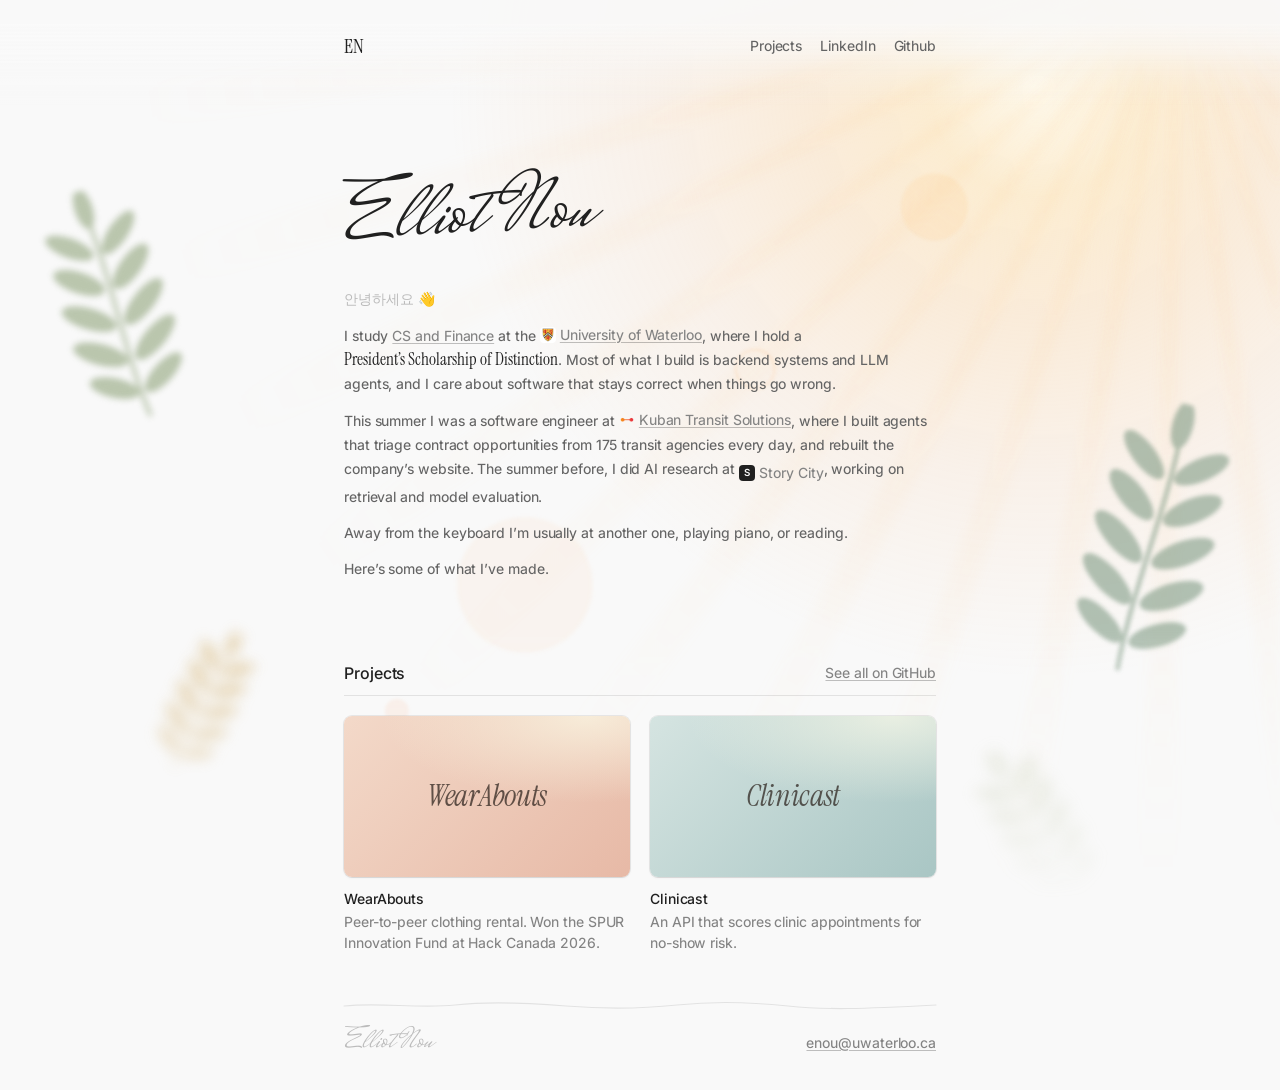
==== index.html @ e94c79c0 "website v2" ====
<!DOCTYPE html>
<html lang="en">
<head>
  <meta charset="utf-8">
  <meta name="viewport" content="width=device-width, initial-scale=1, viewport-fit=cover">
  <title>Elliot Nou</title>
  <meta name="description" content="Elliot Nou studies CS and Finance at the University of Waterloo and builds backend systems and LLM agents.">
  <meta name="theme-color" media="(prefers-color-scheme: light)" content="#f9f9f9">
  <meta name="theme-color" media="(prefers-color-scheme: dark)" content="#191919">
  <link rel="preconnect" href="https://fonts.googleapis.com">
  <link rel="preconnect" href="https://fonts.gstatic.com" crossorigin>
  <link href="https://fonts.googleapis.com/css2?family=Inter:wght@400..600&family=Instrument+Serif:ital@0;1&family=Mrs+Saint+Delafield&display=swap" rel="stylesheet">
  <link rel="stylesheet" href="style.css">
</head>
<body>
  <a class="skip" href="#main">Skip to content</a>

  <!-- ATMOSPHERE. The light is pure CSS. The sprigs are one small SVG drawing,
       reused, blurred and tinted. To use your own drawing, replace the contents
       of <symbol id="sprig"> (or point each .drift at an <img> of your art). -->
  <svg width="0" height="0" style="position:absolute" aria-hidden="true">
    <symbol id="sprig" viewBox="0 0 100 160">
      <path d="M50 156 C46 112 54 62 50 10" fill="none" stroke="currentColor" stroke-width="2.5" stroke-linecap="round"/>
      <ellipse cx="50" cy="12" rx="6" ry="14"/>
      <ellipse cx="33" cy="34" rx="17" ry="6.5" transform="rotate(38 33 34)"/>
      <ellipse cx="67" cy="34" rx="17" ry="6.5" transform="rotate(-38 67 34)"/>
      <ellipse cx="32" cy="58" rx="18" ry="7" transform="rotate(36 32 58)"/>
      <ellipse cx="68" cy="58" rx="18" ry="7" transform="rotate(-36 68 58)"/>
      <ellipse cx="31" cy="83" rx="19" ry="7" transform="rotate(34 31 83)"/>
      <ellipse cx="69" cy="83" rx="19" ry="7" transform="rotate(-34 69 83)"/>
      <ellipse cx="31" cy="108" rx="19" ry="7" transform="rotate(32 31 108)"/>
      <ellipse cx="69" cy="108" rx="19" ry="7" transform="rotate(-32 69 108)"/>
      <ellipse cx="33" cy="132" rx="17" ry="6.5" transform="rotate(30 33 132)"/>
      <ellipse cx="67" cy="132" rx="17" ry="6.5" transform="rotate(-30 67 132)"/>
    </symbol>
  </svg>

  <div class="sky" aria-hidden="true">
    <div class="sun"></div>
    <div class="rays"></div>
    <div class="ghosts"></div>
    <div class="drift" style="--x:9%;  --y:34%; --size:150px; --blur:3px; --rotate:-18deg; --tint:#8fa37a; --delay:-2s"><svg><use href="#sprig"/></svg></div>
    <div class="drift" style="--x:16%; --y:78%; --size:95px;  --blur:7px; --rotate:26deg;  --tint:#d3b06c; --delay:-7s"><svg><use href="#sprig"/></svg></div>
    <div class="drift" style="--x:90%; --y:60%; --size:175px; --blur:2px; --rotate:15deg;  --tint:#7f9a84; --delay:-4s"><svg><use href="#sprig"/></svg></div>
    <div class="drift" style="--x:81%; --y:92%; --size:110px; --blur:8px; --rotate:-32deg; --tint:#b9c19a; --delay:-9s"><svg><use href="#sprig"/></svg></div>
  </div>

  <header class="nav">
    <div class="nav-inner">
      <a class="nav-home" href="/" aria-label="Home">EN</a>
      <ul class="nav-list">
        <li class="nav-pill" aria-hidden="true"></li>
        <li><a href="#projects">Projects</a></li>
        <li><a href="https://linkedin.com/in/elliot-nou" target="_blank" rel="noopener">LinkedIn</a></li>
        <li><a href="https://github.com/elliotnou" target="_blank" rel="noopener">Github</a></li>
      </ul>
    </div>
  </header>

  <main id="main" class="page">
    <section class="intro" aria-labelledby="name">
      <h1 id="name" class="signature" title="Click to sign again">
        <span class="sr-only">Elliot Nou</span>

        <!-- PLACEHOLDER: a script font wiped in from the left. -->
        <span class="signature-type" aria-hidden="true">Elliot Nou</span>

        <!-- YOUR REAL SIGNATURE: delete the span above and paste an SVG here.
             Sign on a tablet or trace a photo with a pen tool, then export as
             SVG with strokes kept as strokes (no fill), one <path> per pen
             stroke, in writing order. main.js draws each stroke in turn.

        <svg viewBox="0 0 400 140" aria-hidden="true">
          <path d="..."/>
          <path d="..."/>
        </svg>
        -->
      </h1>

      <p class="greeting" data-stream>안녕하세요 <span class="atom" aria-hidden="true">👋</span></p>

      <p data-stream>
        I study
        <a class="link" href="https://uwaterloo.ca/computing-financial-management/" target="_blank" rel="noopener">CS and Finance</a>
        at the
        <a class="chip atom" href="https://uwaterloo.ca" target="_blank" rel="noopener"><img src="logos/uwaterloo.png" alt="" width="16" height="16"><span translate="no">University of Waterloo</span></a>,
        where I hold a <span class="serif atom">President&rsquo;s Scholarship of Distinction</span>.
        Most of what I build is backend systems and LLM agents, and I care about software that stays correct when things go wrong.
      </p>

      <p data-stream>
        This summer I was a software engineer at
        <a class="chip atom" href="https://kubantransit.com" target="_blank" rel="noopener"><img src="logos/kuban.png" alt="" width="16" height="16"><span translate="no">Kuban Transit Solutions</span></a>,
        where I built agents that triage contract opportunities from 175 transit agencies every day, and rebuilt the company&rsquo;s website. The summer before, I did AI research at
        <!-- Add Story City's link + logo: make this an <a class="chip atom" href="..."> with <img src="logos/storycity.png">. -->
        <span class="chip atom"><span class="monogram" aria-hidden="true">S</span><span translate="no">Story City</span></span>,
        working on retrieval and model evaluation.
      </p>

      <p data-stream>Away from the keyboard I&rsquo;m usually at another one, playing piano, or reading.</p>

      <p data-stream>Here&rsquo;s some of what I&rsquo;ve made.</p>
    </section>

    <section id="projects" class="after-intro" aria-labelledby="projects-title">
      <div class="section-head">
        <h2 id="projects-title">Projects</h2>
        <a class="link" href="https://github.com/elliotnou" target="_blank" rel="noopener">See all on GitHub</a>
      </div>

      <!-- To show a screenshot, put <img src="shots/name.png" alt=""> inside .card-frame
           in place of the .card-word span. 16:9 works best. -->
      <ul class="grid">
        <li>
          <a class="card" href="https://github.com/elliotnou/wear_abouts" target="_blank" rel="noopener">
            <span class="card-frame" style="--a:#f3d9c9; --b:#e7b9a6; --c:#f7ecd9"><span class="card-word">WearAbouts</span></span>
            <span class="card-title">WearAbouts</span>
            <span class="card-note">Peer-to-peer clothing rental. Won the SPUR Innovation Fund at Hack Canada 2026.</span>
          </a>
        </li>
        <li>
          <a class="card" href="https://github.com/elliotnou/clinicast" target="_blank" rel="noopener">
            <span class="card-frame" style="--a:#d5e4e1; --b:#a9c6c4; --c:#e9efe2"><span class="card-word">Clinicast</span></span>
            <span class="card-title">Clinicast</span>
            <span class="card-note">An API that scores clinic appointments for no-show risk.</span>
          </a>
        </li>
      </ul>
    </section>
  </main>

  <footer class="page after-intro">
    <svg class="squiggle" viewBox="0 0 640 9" preserveAspectRatio="none" aria-hidden="true">
      <path d="M0 5 C40 1 80 8 120 4 S200 2 240 5 S320 8 360 4 S440 1 480 5 S560 8 640 4" vector-effect="non-scaling-stroke"/>
    </svg>
    <div class="footer-row">
      <span class="footer-sign" aria-hidden="true">Elliot Nou</span>
      <a class="link" href="mailto:enou@uwaterloo.ca">enou@uwaterloo.ca</a>
    </div>
  </footer>

  <script src="main.js"></script>
</body>
</html>
---- style.css ----
/* ---------- Tokens ---------- */
:root {
  --bg: #f9f9f9;
  --card: #fcfcfc;
  --g12: #202020;   /* headings, emphasis */
  --g11: #646464;   /* body copy */
  --g10: #838383;   /* links at rest, notes */
  --g8: #bbbbbb;    /* greeting, faint text */
  --line: rgba(0, 0, 0, 0.09);
  --underline: rgba(0, 0, 0, 0.24);
  --pill: rgba(0, 0, 0, 0.055);
  --ring: 0 0 0 1px rgba(0, 0, 0, 0.07), 0 1px 3px rgba(0, 0, 0, 0.05), 0 2px 1px -1px rgba(0, 0, 0, 0.04);
  --sky-strength: 1;

  --sans: "Inter", ui-sans-serif, system-ui, -apple-system, "Segoe UI", sans-serif;
  --serif: "Instrument Serif", "Iowan Old Style", Georgia, serif;
  --script: "Mrs Saint Delafield", cursive;
  --column: 640px;
  --ease: cubic-bezier(0.22, 1, 0.36, 1);
}

@media (prefers-color-scheme: dark) {
  :root {
    --bg: #191919;
    --card: #111111;
    --g12: #eeeeee;
    --g11: #b4b4b4;
    --g10: #7b7b7b;
    --g8: #606060;
    --line: rgba(255, 255, 255, 0.1);
    --underline: rgba(255, 255, 255, 0.28);
    --pill: rgba(255, 255, 255, 0.08);
    --ring: 0 0 0 1px rgba(255, 255, 255, 0.08);
    --sky-strength: 0.5;
  }
}

/* ---------- Base ---------- */
*, *::before, *::after { box-sizing: border-box; }
* { margin: 0; padding: 0; }

html {
  background: var(--bg);
  overflow-x: hidden;
  scroll-behavior: smooth;
  scroll-padding-top: 112px;
  scrollbar-width: none;
}
html::-webkit-scrollbar { display: none; }

body {
  position: relative;
  font-family: var(--sans);
  font-size: 14px;
  line-height: 24px;
  font-weight: 450;
  letter-spacing: -0.087px;
  color: var(--g11);
  -webkit-font-smoothing: antialiased;
  text-rendering: optimizeLegibility;
  overflow-x: clip;
}

::selection { background: var(--g12); color: var(--bg); }

a { color: inherit; text-decoration: none; }
a:focus-visible { outline: 2px solid var(--g12); outline-offset: 2px; border-radius: 3px; }
ul { list-style: none; }
p { text-wrap: pretty; }

.page { width: 100%; max-width: var(--column); margin-inline: auto; padding-inline: 24px; }

.sr-only {
  position: absolute; width: 1px; height: 1px; margin: -1px;
  overflow: hidden; clip: rect(0 0 0 0); white-space: nowrap;
}
.skip { position: absolute; left: -999px; top: 0; background: var(--g12); color: var(--bg); padding: 6px 12px; border-radius: 6px; z-index: 100; }
.skip:focus { left: 16px; top: 16px; }

/* Underlined inline link: muted at rest, ink on hover. */
.link {
  color: var(--g10);
  text-decoration: underline;
  text-decoration-thickness: 1px;
  text-decoration-color: var(--underline);
  text-underline-offset: 2px;
  transition: color 0.2s, text-decoration-color 0.2s;
}
.link:hover { color: var(--g12); text-decoration-color: currentColor; }

/* ---------- Atmosphere ---------- */
.sky {
  position: absolute;
  inset: 0 0 auto 0;
  height: max(100svh, 760px);
  overflow: clip;
  pointer-events: none;
  z-index: -1;
  opacity: var(--sky-strength);
  -webkit-mask-image: linear-gradient(#000 70%, transparent);
  mask-image: linear-gradient(#000 70%, transparent);
}

/* A low warm sun just off the top-right corner. */
.sun {
  position: absolute;
  top: -58vmax;
  right: -46vmax;
  width: 130vmax;
  aspect-ratio: 1;
  background: radial-gradient(circle, rgba(255, 247, 228, 0.75) 0%, rgba(255, 224, 170, 0.5) 9%, rgba(255, 198, 128, 0.26) 19%, rgba(255, 176, 104, 0.1) 33%, transparent 50%);
  animation: breathe 9s ease-in-out infinite alternate;
}
/* Soft shafts of light fanning out from the same corner. */
.rays {
  position: absolute;
  inset: 0;
  background: repeating-conic-gradient(from 180deg at 92% -4%, rgba(255, 196, 120, 0.13) 0deg 2.5deg, transparent 2.5deg 9deg);
  filter: blur(6px);
  transform-origin: 92% -4%;
  -webkit-mask-image: radial-gradient(circle at 92% -4%, #000 0%, rgba(0, 0, 0, 0.5) 30%, transparent 70%);
  mask-image: radial-gradient(circle at 92% -4%, #000 0%, rgba(0, 0, 0, 0.5) 30%, transparent 70%);
  animation: sway-rays 24s ease-in-out infinite alternate;
}
/* Lens ghosts: faint discs and a ring along the line of the light. */
.ghosts {
  position: absolute;
  inset: 0;
  filter: blur(1.5px);
  background:
    radial-gradient(circle at 73% 23%, rgba(255, 190, 110, 0.14) 0 32px, transparent 35px),
    radial-gradient(circle at 59% 41%, transparent 0 17px, rgba(255, 170, 90, 0.16) 19px, transparent 22px),
    radial-gradient(circle at 41% 65%, rgba(255, 180, 120, 0.08) 0 66px, transparent 70px),
    radial-gradient(circle at 31% 79%, rgba(255, 150, 90, 0.13) 0 11px, transparent 13px);
}

/* Blurred, tinted drawings drifting at the edges. */
.drift {
  position: absolute;
  left: var(--x);
  top: var(--y);
  width: var(--size);
  aspect-ratio: 100 / 160;
  translate: -50% -50%;
  color: var(--tint);
  opacity: 0.6;
  filter: blur(var(--blur));
  rotate: var(--rotate);
}
.drift svg {
  display: block;
  width: 100%;
  height: 100%;
  fill: currentColor;
  overflow: visible;
  transform-origin: 50% 100%;
  animation: sway 11s ease-in-out var(--delay) infinite alternate;
}

@keyframes breathe { from { opacity: 0.85; } to { opacity: 1; } }
@keyframes sway-rays { from { transform: rotate(-1.5deg); } to { transform: rotate(1.5deg); } }
@keyframes sway { from { transform: rotate(-3deg); } to { transform: rotate(3deg) translateY(-3px); } }

/* ---------- Nav ---------- */
.nav { position: fixed; inset: 0 0 auto 0; z-index: 50; }
.nav::before {
  content: "";
  position: absolute;
  inset: 0 0 -24px 0;
  z-index: -1;
  background: linear-gradient(var(--bg) 20%, transparent);
  -webkit-backdrop-filter: blur(16px);
  backdrop-filter: blur(16px);
  -webkit-mask-image: linear-gradient(#000 45%, transparent);
  mask-image: linear-gradient(#000 45%, transparent);
  opacity: 0.9;
}
.nav-inner {
  max-width: var(--column);
  margin-inline: auto;
  padding: 32px 24px;
  display: flex;
  justify-content: space-between;
  align-items: center;
}
.nav-home {
  font-family: var(--serif);
  font-size: 20px;
  line-height: 24px;
  letter-spacing: 0.02em;
  color: var(--g12);
}
.nav-list { position: relative; display: flex; margin-right: -9px; }
.nav-list a {
  position: relative;
  z-index: 1;
  display: block;
  padding: 2px 9px;
  border-radius: 999px;
  color: var(--g11);
  transition: color 0.2s;
}
.nav-list a:hover { color: var(--g12); }
.nav-pill {
  position: absolute;
  top: 0; left: 0;
  width: var(--w, 0);
  height: var(--h, 0);
  transform: translate(var(--x, 0), var(--y, 0));
  border-radius: 999px;
  background: var(--pill);
  opacity: 0;
  pointer-events: none;
  transition: opacity 0.2s;
}
.nav-pill[data-on] { opacity: 1; }
.nav-pill[data-slide] { transition: transform 0.24s var(--ease), width 0.24s var(--ease), opacity 0.2s; }

/* ---------- Intro ---------- */
main.page { display: flex; flex-direction: column; gap: 80px; padding-block: 172px 48px; }

.intro { display: flex; flex-direction: column; gap: 12px; }

.greeting { color: var(--g8); }

.serif {
  font-family: var(--serif);
  font-size: 1.22em;
  line-height: 1;
  letter-spacing: 0;
  color: var(--g12);
  white-space: nowrap;
}

/* Logo + name, set inline in a sentence. */
.chip {
  display: inline-flex;
  align-items: center;
  gap: 0.3em;
  vertical-align: -0.14em;
  white-space: nowrap;
  color: var(--g10);
  transition: color 0.2s;
}
.chip img, .monogram {
  flex: none;
  width: 1.15em;
  height: 1.15em;
  border-radius: 4px;
  object-fit: contain;
}
.monogram {
  display: inline-grid;
  place-items: center;
  background: var(--g12);
  color: var(--bg);
  font-size: 0.7em;
  width: 1.65em;
  height: 1.65em;
  font-weight: 600;
  line-height: 1;
  letter-spacing: 0;
}
.chip > span:last-child {
  text-decoration: underline;
  text-decoration-thickness: 1px;
  text-decoration-color: var(--underline);
  text-underline-offset: 2px;
  transition: text-decoration-color 0.2s;
}
span.chip > span:last-child { text-decoration: none; }
a.chip:hover { color: var(--g12); }
a.chip:hover > span:last-child { text-decoration-color: currentColor; }

/* ---------- Signature ---------- */
.signature {
  width: fit-content;
  margin: 0 0 2px -6px;
  color: var(--g12);
  font-weight: 400;
  cursor: pointer;
}

/* Placeholder: script font revealed left to right, like a pen crossing the page. */
.signature-type {
  display: inline-block;
  font-family: var(--script);
  font-size: 84px;
  line-height: 1;
  letter-spacing: 0;
  padding: 0.14em 0.3em 0.06em 0.08em;
  transform: rotate(-3deg);
  transform-origin: left bottom;
  clip-path: inset(-20% 100% -20% 0);
}
.signature.signing .signature-type {
  animation: sign-wipe 1.5s cubic-bezier(0.65, 0, 0.35, 1) 0.15s forwards;
}
@keyframes sign-wipe { to { clip-path: inset(-20% 0 -20% 0); } }

/* Real signature: each SVG stroke is drawn in order (see main.js). */
.signature svg { display: block; width: 250px; height: auto; overflow: visible; }
.signature svg path {
  fill: none;
  stroke: currentColor;
  stroke-width: 2.5;
  stroke-linecap: round;
  stroke-linejoin: round;
  stroke-dasharray: 1;
  stroke-dashoffset: 1;
}
.signature.signing svg path {
  animation: sign-draw var(--dur, 0.6s) cubic-bezier(0.65, 0, 0.35, 1) var(--delay, 0s) forwards;
}
@keyframes sign-draw { to { stroke-dashoffset: 0; } }

/* ---------- First-visit stream: words arrive one by one after the signature ---------- */
.streaming .w {
  animation: word-in 0.42s ease-out both;
  animation-delay: calc(var(--i) * 30ms + 1.5s);
}
.streaming .after-intro, .streaming .nav {
  animation: settle 1.1s cubic-bezier(0.33, 0, 0.2, 1) both;
  animation-delay: calc(var(--words, 60) * 30ms + 1.6s);
}
@keyframes word-in { from { opacity: 0; filter: blur(4px); } }
@keyframes settle { from { opacity: 0; filter: blur(12px); } }

/* ---------- Projects ---------- */
.section-head {
  display: flex;
  align-items: center;
  gap: 10px;
  padding-bottom: 10px;
  margin-bottom: 20px;
  border-bottom: 1px solid var(--line);
}
h2 { font-size: 16px; font-weight: 500; letter-spacing: -0.08px; color: var(--g12); }
.section-head .link { margin-left: auto; }

.grid { display: grid; grid-template-columns: repeat(2, minmax(0, 1fr)); gap: 20px; }

.card { display: flex; flex-direction: column; }
.card-frame {
  position: relative;
  display: grid;
  place-items: center;
  aspect-ratio: 16 / 9;
  margin-bottom: 10px;
  border-radius: 8px;
  overflow: hidden;
  box-shadow: var(--ring);
  background:
    radial-gradient(120% 90% at 85% 0%, var(--c) 0%, transparent 60%),
    linear-gradient(135deg, var(--a), var(--b));
}
.card-frame img { position: absolute; inset: 0; width: 100%; height: 100%; object-fit: cover; transition: transform 0.25s; }
.card-word {
  font-family: var(--serif);
  font-style: italic;
  font-size: 30px;
  letter-spacing: -0.01em;
  color: rgba(40, 30, 25, 0.72);
  transition: transform 0.25s var(--ease);
}
.card:hover .card-word, .card:hover .card-frame img { transform: scale(1.03); }
.card-title { color: var(--g12); font-weight: 500; }
.card-note { color: var(--g10); line-height: 21px; }

@media (prefers-color-scheme: dark) {
  .card-frame { filter: brightness(0.82) saturate(0.9); }
}

/* ---------- Footer ---------- */
footer.page { padding-bottom: 32px; display: flex; flex-direction: column; gap: 18px; }
.squiggle { display: block; width: 100%; height: 9px; overflow: visible; }
.squiggle path { fill: none; stroke: var(--line); stroke-width: 1.2; stroke-linecap: round; }
.footer-row { display: flex; justify-content: space-between; align-items: center; gap: 24px; }
.footer-sign { font-family: var(--script); font-size: 30px; line-height: 1; color: var(--g8); }

/* ---------- Small screens ---------- */
@media (max-width: 900px) {
  .drift { opacity: 0.32; }
}
@media (max-width: 620px) {
  main.page { padding-top: 128px; gap: 64px; }
  .nav-inner { padding-block: 24px; }
  .grid { grid-template-columns: 1fr; }
  .signature-type { font-size: 68px; }
}

@media (prefers-reduced-motion: reduce) {
  html { scroll-behavior: auto; }
  *, *::before, *::after { animation: none !important; transition: none !important; }
  .signature-type { clip-path: none; }
  .signature svg path { stroke-dashoffset: 0; }
}
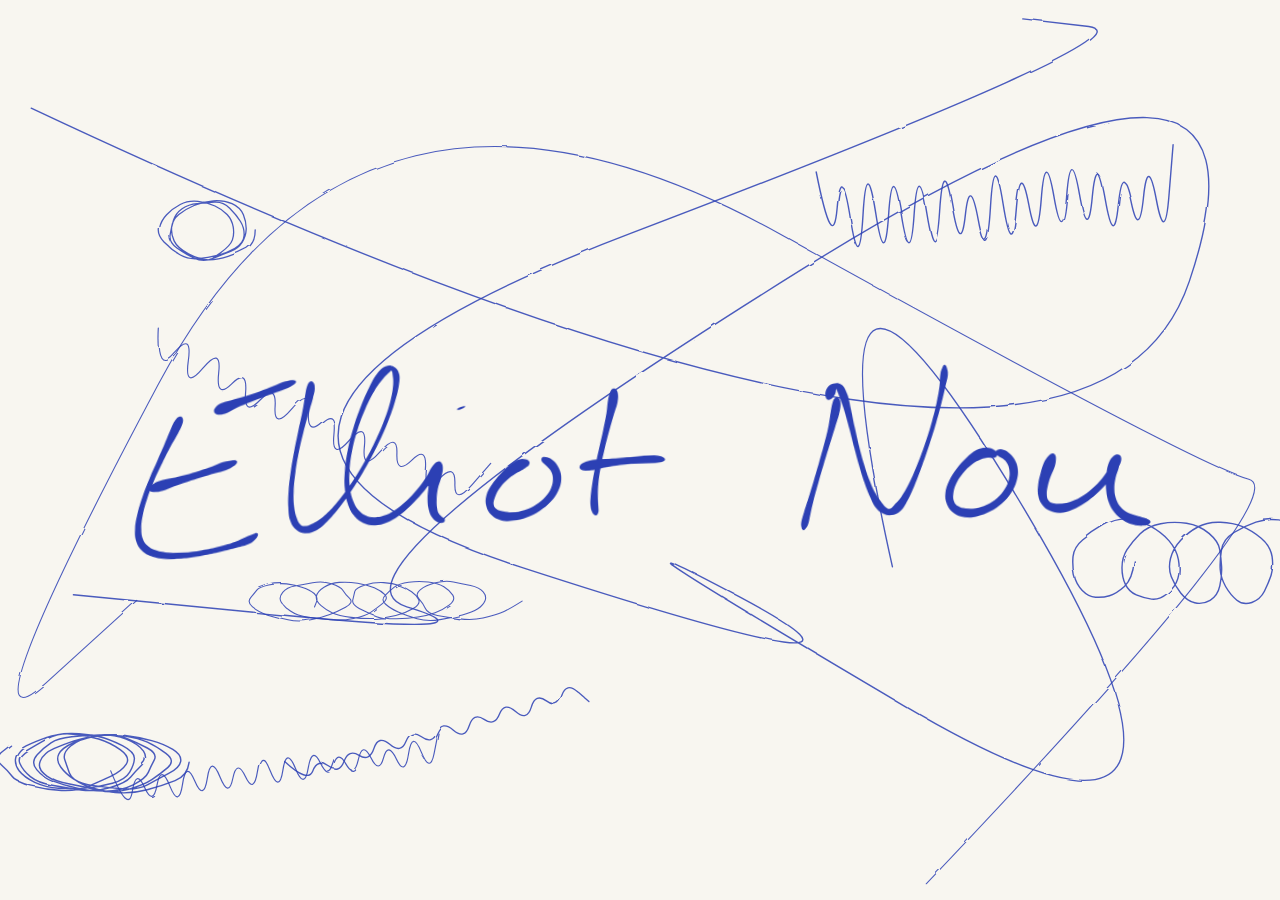
==== commit 340d610d: "Make the sketch version the homepage, add projects page - Sketch (pen) version moves to the site roo" ====
--- a/index.html
+++ b/index.html
@@ -2,142 +2,147 @@
 <html lang="en">
 <head>
   <meta charset="utf-8">
-  <meta name="viewport" content="width=device-width, initial-scale=1, viewport-fit=cover">
+  <meta name="viewport" content="width=device-width, initial-scale=1">
   <title>Elliot Nou</title>
   <meta name="description" content="Elliot Nou studies CS and Finance at the University of Waterloo and builds backend systems and LLM agents.">
-  <meta name="theme-color" media="(prefers-color-scheme: light)" content="#f9f9f9">
-  <meta name="theme-color" media="(prefers-color-scheme: dark)" content="#191919">
+  <meta name="color-scheme" content="light">
+  <meta name="theme-color" content="#f8f6f0">
   <link rel="preconnect" href="https://fonts.googleapis.com">
   <link rel="preconnect" href="https://fonts.gstatic.com" crossorigin>
-  <link href="https://fonts.googleapis.com/css2?family=Inter:wght@400..600&family=Instrument+Serif:ital@0;1&family=Mrs+Saint+Delafield&display=swap" rel="stylesheet">
+  <link href="https://fonts.googleapis.com/css2?family=Inter:wght@400..600&family=Patrick+Hand&display=swap" rel="stylesheet">
   <link rel="stylesheet" href="style.css">
+  <!-- Hide the page until main.js decides how to open it. Fails open after 4s. -->
+  <script>try{var d=document.documentElement.dataset;if(!matchMedia('(prefers-reduced-motion: reduce)').matches){d.phase='pre';setTimeout(function(){if(d.phase==='pre')d.phase='done'},4000)}}catch(e){}</script>
 </head>
 <body>
   <a class="skip" href="#main">Skip to content</a>
 
-  <!-- ATMOSPHERE. The light is pure CSS. The sprigs are one small SVG drawing,
-       reused, blurred and tinted. To use your own drawing, replace the contents
-       of <symbol id="sprig"> (or point each .drift at an <img> of your art). -->
+  <!-- Makes drawn lines wobble like a flipbook. main.js steps the seed. -->
   <svg width="0" height="0" style="position:absolute" aria-hidden="true">
-    <symbol id="sprig" viewBox="0 0 100 160">
-      <path d="M50 156 C46 112 54 62 50 10" fill="none" stroke="currentColor" stroke-width="2.5" stroke-linecap="round"/>
-      <ellipse cx="50" cy="12" rx="6" ry="14"/>
-      <ellipse cx="33" cy="34" rx="17" ry="6.5" transform="rotate(38 33 34)"/>
-      <ellipse cx="67" cy="34" rx="17" ry="6.5" transform="rotate(-38 67 34)"/>
-      <ellipse cx="32" cy="58" rx="18" ry="7" transform="rotate(36 32 58)"/>
-      <ellipse cx="68" cy="58" rx="18" ry="7" transform="rotate(-36 68 58)"/>
-      <ellipse cx="31" cy="83" rx="19" ry="7" transform="rotate(34 31 83)"/>
-      <ellipse cx="69" cy="83" rx="19" ry="7" transform="rotate(-34 69 83)"/>
-      <ellipse cx="31" cy="108" rx="19" ry="7" transform="rotate(32 31 108)"/>
-      <ellipse cx="69" cy="108" rx="19" ry="7" transform="rotate(-32 69 108)"/>
-      <ellipse cx="33" cy="132" rx="17" ry="6.5" transform="rotate(30 33 132)"/>
-      <ellipse cx="67" cy="132" rx="17" ry="6.5" transform="rotate(-30 67 132)"/>
-    </symbol>
+    <filter id="boil" x="-5%" y="-5%" width="110%" height="110%">
+      <feTurbulence type="fractalNoise" baseFrequency="0.035" numOctaves="2" seed="1" result="noise"/>
+      <feDisplacementMap in="SourceGraphic" in2="noise" scale="2.4"/>
+    </filter>
   </svg>
 
-  <div class="sky" aria-hidden="true">
-    <div class="sun"></div>
-    <div class="rays"></div>
-    <div class="ghosts"></div>
-    <div class="drift" style="--x:9%;  --y:34%; --size:150px; --blur:3px; --rotate:-18deg; --tint:#8fa37a; --delay:-2s"><svg><use href="#sprig"/></svg></div>
-    <div class="drift" style="--x:16%; --y:78%; --size:95px;  --blur:7px; --rotate:26deg;  --tint:#d3b06c; --delay:-7s"><svg><use href="#sprig"/></svg></div>
-    <div class="drift" style="--x:90%; --y:60%; --size:175px; --blur:2px; --rotate:15deg;  --tint:#7f9a84; --delay:-4s"><svg><use href="#sprig"/></svg></div>
-    <div class="drift" style="--x:81%; --y:92%; --size:110px; --blur:8px; --rotate:-32deg; --tint:#b9c19a; --delay:-9s"><svg><use href="#sprig"/></svg></div>
+  <!-- The mess. Filled with scribbles by main.js on first load. -->
+  <svg class="chaos" aria-hidden="true"></svg>
+
+  <div class="page">
+    <header class="top">
+      <h1>
+        <button class="sig" type="button" aria-label="Elliot Nou. Press to make a mess again.">
+          <svg viewBox="180.297 227.184 739.804 140.685" aria-hidden="true">
+            <path pathLength="1" d="M 218.37,261.83 C 217.27 262.14, 216.50 262.72, 215.15 264.57 C 213.80 266.42, 213.26 267.80, 211.65 271.08 C 210.04 274.37, 209.13 276.63, 207.09 280.99 C 205.05 285.34, 203.80 287.95, 201.44 292.88 C 199.08 297.81, 197.62 300.49, 195.28 305.64 C 192.95 310.79, 191.68 313.59, 189.75 318.62 C 187.83 323.65, 186.92 326.20, 185.67 330.78 C 184.43 335.35, 183.87 337.52, 183.54 341.49 C 183.21 345.46, 183.09 347.35, 184.01 350.64 C 184.93 353.93, 185.82 355.59, 188.15 357.96 C 190.49 360.32, 192.15 361.20, 195.69 362.47 C 199.22 363.75, 201.32 363.97, 205.81 364.33 C 210.30 364.69, 213.00 364.59, 218.15 364.29 C 223.31 363.98, 226.27 363.57, 231.60 362.80 C 236.93 362.04, 239.83 361.46, 244.79 360.48 C 249.75 359.51, 252.28 358.92, 256.39 357.95 C 260.50 356.97, 262.54 356.78, 265.33 355.61 C 268.13 354.43, 269.01 353.37, 270.37 352.06 C 271.74 350.76, 272.02 349.95, 272.16 349.09 C 272.29 348.24, 271.82 347.86, 271.04 347.79 C 270.26 347.71, 269.81 348.18, 268.26 348.72 C 266.71 349.25, 265.89 349.48, 263.28 350.47 C 260.67 351.46, 259.07 352.43, 255.21 353.66 C 251.35 354.88, 248.82 355.54, 243.99 356.59 C 239.16 357.64, 236.26 358.22, 231.06 358.91 C 225.86 359.61, 222.92 359.93, 217.97 360.07 C 213.01 360.21, 210.38 360.12, 206.29 359.62 C 202.20 359.11, 200.38 358.64, 197.53 357.53 C 194.67 356.43, 193.72 355.76, 192.00 354.09 C 190.27 352.42, 189.70 351.65, 188.90 349.18 C 188.11 346.72, 187.90 345.25, 188.02 341.76 C 188.14 338.28, 188.48 336.13, 189.51 331.76 C 190.54 327.38, 191.37 324.83, 193.18 319.91 C 195.00 314.99, 196.24 312.21, 198.59 307.17 C 200.95 302.12, 202.43 299.46, 204.97 294.67 C 207.52 289.87, 208.92 287.34, 211.32 283.19 C 213.71 279.03, 215.15 277.07, 216.96 273.89 C 218.76 270.70, 219.59 269.44, 220.34 267.26 C 221.08 265.09, 221.08 264.10, 220.69 263.01 C 220.29 261.93, 219.48 261.52, 218.37 261.83"/>
+            <path pathLength="1" d="M 195.38,314.96 C 196.22 315.61, 196.99 315.67, 198.86 315.67 C 200.73 315.66, 201.93 315.67, 204.73 314.94 C 207.53 314.21, 209.29 313.18, 212.85 312.01 C 216.42 310.84, 218.60 310.25, 222.57 309.09 C 226.54 307.94, 228.75 307.31, 232.70 306.24 C 236.64 305.17, 238.71 304.63, 242.30 303.73 C 245.88 302.82, 247.87 302.66, 250.63 301.72 C 253.40 300.79, 254.51 300.08, 256.13 299.06 C 257.76 298.03, 258.38 297.43, 258.76 296.59 C 259.15 295.75, 258.90 295.22, 258.08 294.87 C 257.25 294.51, 256.51 294.62, 254.65 294.81 C 252.80 295.00, 251.57 295.04, 248.80 295.81 C 246.04 296.59, 244.33 297.56, 240.85 298.69 C 237.37 299.82, 235.32 300.40, 231.40 301.47 C 227.48 302.54, 225.28 303.11, 221.26 304.02 C 217.24 304.94, 215.02 305.34, 211.31 306.05 C 207.60 306.77, 205.53 306.80, 202.73 307.60 C 199.92 308.40, 198.90 309.08, 197.29 310.05 C 195.68 311.01, 195.06 311.46, 194.68 312.44 C 194.30 313.43, 194.55 314.32, 195.38 314.96"/>
+            <path pathLength="1" d="M 244.47,260.59 C 245.09 261.13, 245.21 261.31, 246.60 261.38 C 247.98 261.45, 249.04 261.69, 251.41 260.93 C 253.77 260.17, 255.12 258.99, 258.41 257.57 C 261.70 256.16, 263.87 255.33, 267.86 253.85 C 271.86 252.37, 274.24 251.58, 278.39 250.18 C 282.53 248.78, 284.80 248.11, 288.60 246.85 C 292.41 245.59, 294.56 245.10, 297.42 243.88 C 300.29 242.65, 301.98 241.82, 302.94 240.73 C 303.90 239.64, 303.63 238.77, 302.21 238.44 C 300.79 238.12, 298.87 238.35, 295.83 239.10 C 292.79 239.84, 290.81 240.86, 287.02 242.16 C 283.23 243.47, 281.04 244.29, 276.89 245.63 C 272.73 246.96, 270.36 247.69, 266.24 248.83 C 262.12 249.96, 259.81 250.41, 256.28 251.31 C 252.75 252.22, 250.92 252.36, 248.57 253.37 C 246.21 254.37, 245.52 255.29, 244.51 256.36 C 243.50 257.42, 243.53 257.84, 243.53 258.69 C 243.52 259.53, 243.86 260.05, 244.47 260.59"/>
+            <path pathLength="1" d="M 313.21,240.02 C 312.30 240.67, 311.94 241.42, 311.21 243.56 C 310.47 245.69, 310.33 247.08, 309.54 250.70 C 308.75 254.32, 308.37 256.83, 307.26 261.67 C 306.14 266.50, 305.34 269.32, 303.98 274.88 C 302.63 280.44, 301.77 283.60, 300.47 289.45 C 299.16 295.29, 298.47 298.42, 297.45 304.11 C 296.44 309.81, 295.95 312.77, 295.41 317.92 C 294.87 323.07, 294.69 325.56, 294.76 329.86 C 294.82 334.17, 294.77 336.19, 295.73 339.45 C 296.70 342.71, 297.53 344.22, 299.59 346.16 C 301.66 348.11, 303.18 348.91, 306.06 349.18 C 308.95 349.46, 310.74 349.13, 314.03 347.54 C 317.32 345.95, 318.94 344.49, 322.51 341.23 C 326.08 337.96, 328.00 335.86, 331.89 331.23 C 335.78 326.59, 337.95 323.75, 341.98 318.04 C 346.02 312.33, 348.20 309.01, 352.06 302.69 C 355.92 296.37, 357.91 292.85, 361.29 286.43 C 364.67 280.00, 366.32 276.58, 368.95 270.57 C 371.59 264.56, 372.74 261.53, 374.48 256.38 C 376.23 251.24, 376.96 248.86, 377.68 244.85 C 378.41 240.83, 378.73 239.01, 378.10 236.29 C 377.48 233.57, 376.48 232.38, 374.56 231.26 C 372.65 230.15, 371.02 229.78, 368.53 230.72 C 366.04 231.66, 364.62 232.92, 362.12 235.96 C 359.61 239.01, 358.50 241.30, 356.01 245.93 C 353.52 250.57, 352.11 253.49, 349.67 259.16 C 347.22 264.82, 345.87 268.13, 343.79 274.26 C 341.70 280.38, 340.68 283.73, 339.24 289.80 C 337.80 295.87, 337.23 299.02, 336.59 304.60 C 335.94 310.19, 335.81 312.90, 336.04 317.73 C 336.27 322.56, 336.59 324.81, 337.74 328.74 C 338.88 332.66, 339.68 334.49, 341.75 337.35 C 343.83 340.22, 345.19 341.49, 348.11 343.06 C 351.02 344.63, 352.87 345.09, 356.31 345.20 C 359.75 345.32, 361.70 344.89, 365.31 343.63 C 368.92 342.37, 370.77 341.25, 374.35 338.91 C 377.93 336.57, 379.78 334.98, 383.22 331.92 C 386.65 328.87, 388.42 326.97, 391.51 323.65 C 394.60 320.33, 396.10 318.36, 398.68 315.32 C 401.26 312.27, 402.88 310.91, 404.41 308.43 C 405.93 305.96, 406.30 304.42, 406.30 302.94 C 406.29 301.45, 405.51 300.83, 404.37 301.01 C 403.23 301.19, 401.90 301.92, 400.60 303.83 C 399.29 305.74, 398.67 307.46, 397.85 310.55 C 397.02 313.64, 396.92 315.83, 396.46 319.28 C 395.99 322.72, 395.57 324.59, 395.50 327.79 C 395.44 330.98, 395.55 332.57, 396.13 335.24 C 396.72 337.90, 397.18 339.21, 398.44 341.11 C 399.70 343.00, 400.81 343.94, 402.43 344.70 C 404.05 345.46, 405.55 345.37, 406.54 344.91 C 407.54 344.45, 407.67 343.28, 407.39 342.39 C 407.11 341.50, 405.99 341.29, 405.16 340.47 C 404.33 339.65, 403.83 339.53, 403.24 338.28 C 402.64 337.02, 402.40 336.23, 402.18 334.19 C 401.95 332.15, 401.90 330.82, 402.11 328.09 C 402.31 325.36, 402.46 323.60, 403.20 320.53 C 403.95 317.47, 405.01 315.65, 405.84 312.77 C 406.66 309.88, 407.25 308.35, 407.35 306.10 C 407.45 303.85, 407.13 302.55, 406.31 301.52 C 405.50 300.49, 404.68 300.27, 403.26 300.95 C 401.84 301.62, 400.90 302.63, 399.20 304.90 C 397.50 307.16, 396.98 309.14, 394.76 312.27 C 392.55 315.40, 391.05 317.32, 388.13 320.55 C 385.21 323.78, 383.45 325.61, 380.16 328.44 C 376.88 331.27, 375.01 332.69, 371.70 334.69 C 368.38 336.69, 366.63 337.50, 363.58 338.45 C 360.54 339.40, 359.07 339.53, 356.49 339.46 C 353.91 339.38, 352.82 339.11, 350.67 338.08 C 348.52 337.04, 347.51 336.42, 345.75 334.28 C 343.99 332.15, 343.06 330.77, 341.86 327.41 C 340.67 324.05, 340.16 321.97, 339.77 317.48 C 339.38 312.99, 339.40 310.34, 339.92 304.95 C 340.43 299.56, 340.95 296.45, 342.33 290.53 C 343.72 284.60, 344.73 281.30, 346.85 275.32 C 348.98 269.35, 350.36 266.09, 352.96 260.66 C 355.56 255.23, 357.15 252.39, 359.85 248.19 C 362.56 243.98, 364.25 242.21, 366.48 239.63 C 368.70 237.04, 369.73 236.36, 371.00 235.26 C 372.26 234.16, 372.31 233.78, 372.81 234.14 C 373.30 234.50, 373.32 235.03, 373.47 237.05 C 373.62 239.07, 374.00 240.56, 373.57 244.23 C 373.13 247.89, 372.76 250.34, 371.30 255.38 C 369.85 260.42, 368.77 263.47, 366.28 269.43 C 363.79 275.38, 362.18 278.79, 358.86 285.15 C 355.54 291.51, 353.55 295.01, 349.68 301.22 C 345.80 307.44, 343.59 310.71, 339.49 316.23 C 335.39 321.75, 333.14 324.52, 329.16 328.82 C 325.18 333.13, 323.09 335.03, 319.58 337.76 C 316.07 340.49, 314.26 341.23, 311.61 342.48 C 308.96 343.73, 308.04 343.97, 306.31 344.02 C 304.58 344.07, 304.10 343.94, 302.96 342.74 C 301.81 341.53, 301.39 340.61, 300.60 337.99 C 299.80 335.38, 299.27 333.62, 298.97 329.68 C 298.66 325.73, 298.69 323.24, 299.06 318.25 C 299.43 313.25, 299.87 310.30, 300.83 304.70 C 301.78 299.09, 302.46 295.99, 303.82 290.22 C 305.19 284.45, 306.08 281.32, 307.65 275.86 C 309.22 270.39, 310.18 267.63, 311.69 262.88 C 313.21 258.14, 314.18 255.78, 315.22 252.13 C 316.26 248.48, 316.78 246.99, 316.89 244.63 C 317.01 242.27, 316.52 241.24, 315.79 240.31 C 315.05 239.39, 314.13 239.37, 313.21 240.02"/>
+            <path pathLength="1" d="M 423.92,262.60 C 424.82 262.13, 425.21 261.75, 425.08 261.56 C 424.95 261.38, 424.19 261.49, 423.26 261.67 C 422.33 261.84, 421.30 262.05, 420.43 262.44 C 419.57 262.84, 418.89 263.35, 418.91 263.64 C 418.94 263.94, 419.58 264.11, 420.58 263.91 C 421.58 263.70, 423.02 263.07, 423.92 262.60"/>
+            <path pathLength="1" d="M 469.96,303.09 C 469.52 302.25, 469.02 301.63, 467.46 301.31 C 465.89 300.99, 464.54 300.71, 462.14 301.48 C 459.74 302.25, 458.15 303.17, 455.45 305.16 C 452.75 307.16, 451.26 308.74, 448.64 311.46 C 446.03 314.18, 444.49 315.74, 442.39 318.75 C 440.29 321.75, 439.05 323.38, 438.13 326.48 C 437.22 329.59, 437.18 331.42, 437.81 334.28 C 438.45 337.13, 439.23 338.65, 441.30 340.76 C 443.37 342.87, 444.98 343.90, 448.16 344.81 C 451.34 345.73, 453.44 345.64, 457.19 345.31 C 460.94 344.99, 463.08 344.48, 466.91 343.20 C 470.74 341.91, 472.85 340.98, 476.35 338.88 C 479.85 336.78, 481.67 335.45, 484.41 332.69 C 487.16 329.92, 488.44 328.26, 490.08 325.06 C 491.72 321.87, 492.38 319.97, 492.61 316.71 C 492.84 313.44, 492.38 311.58, 491.22 308.74 C 490.07 305.91, 488.97 304.26, 486.84 302.53 C 484.71 300.80, 482.18 300.05, 480.58 300.09 C 478.98 300.14, 478.43 301.37, 478.82 302.74 C 479.22 304.10, 481.19 305.26, 482.54 306.93 C 483.90 308.60, 484.79 309.20, 485.60 311.08 C 486.40 312.96, 486.68 314.04, 486.57 316.34 C 486.46 318.65, 486.25 320.06, 485.07 322.59 C 483.88 325.12, 482.92 326.63, 480.65 328.99 C 478.37 331.35, 476.76 332.59, 473.69 334.39 C 470.61 336.18, 468.64 336.99, 465.27 337.97 C 461.89 338.95, 459.91 339.21, 456.83 339.30 C 453.74 339.39, 452.18 338.98, 449.84 338.43 C 447.50 337.89, 446.48 337.62, 445.15 336.59 C 443.81 335.56, 443.37 334.90, 443.15 333.27 C 442.94 331.64, 443.24 330.65, 444.08 328.45 C 444.92 326.25, 445.54 324.74, 447.34 322.27 C 449.14 319.80, 450.60 318.25, 453.08 316.10 C 455.56 313.94, 457.33 312.96, 459.75 311.48 C 462.17 310.00, 463.48 309.63, 465.16 308.69 C 466.84 307.75, 467.26 307.41, 468.15 306.77 C 469.05 306.14, 469.28 306.25, 469.64 305.51 C 470.00 304.78, 470.39 303.93, 469.96 303.09"/>
+            <path pathLength="1" d="M 531.70,252.83 C 530.88 253.31, 530.70 253.71, 530.03 255.34 C 529.35 256.97, 528.95 257.99, 528.32 260.99 C 527.70 263.99, 527.72 266.10, 526.89 270.34 C 526.05 274.58, 525.36 277.25, 524.14 282.18 C 522.92 287.12, 522.09 289.93, 520.79 295.02 C 519.49 300.11, 518.77 302.82, 517.64 307.65 C 516.52 312.47, 515.98 314.90, 515.16 319.15 C 514.34 323.40, 513.95 325.45, 513.53 328.90 C 513.11 332.34, 512.94 333.90, 513.06 336.38 C 513.18 338.85, 513.56 339.87, 514.14 341.26 C 514.71 342.66, 515.31 342.91, 515.91 343.37 C 516.52 343.83, 516.81 343.63, 517.16 343.56 C 517.52 343.49, 517.49 343.25, 517.70 343.03 C 517.90 342.81, 517.98 342.97, 518.19 342.45 C 518.40 341.93, 518.66 341.68, 518.75 340.43 C 518.85 339.19, 518.69 338.42, 518.66 336.20 C 518.64 333.98, 518.48 332.60, 518.63 329.33 C 518.78 326.06, 518.84 324.02, 519.41 319.86 C 519.99 315.70, 520.45 313.28, 521.49 308.52 C 522.53 303.75, 523.24 301.06, 524.61 296.03 C 525.98 290.99, 526.85 288.21, 528.34 283.35 C 529.84 278.48, 530.71 275.87, 532.08 271.70 C 533.45 267.53, 534.48 265.62, 535.19 262.49 C 535.90 259.36, 535.83 257.99, 535.62 256.07 C 535.41 254.16, 534.92 253.56, 534.13 252.91 C 533.35 252.26, 532.52 252.34, 531.70 252.83"/>
+            <path pathLength="1" d="M 506.89,310.05 C 507.71 310.76, 508.49 310.91, 510.47 311.05 C 512.45 311.20, 513.77 311.18, 516.78 310.79 C 519.79 310.40, 521.77 309.70, 525.53 309.12 C 529.29 308.54, 531.53 308.25, 535.60 307.87 C 539.66 307.50, 541.89 307.36, 545.87 307.26 C 549.85 307.15, 552.11 307.35, 555.50 307.33 C 558.89 307.31, 560.47 307.42, 562.83 307.14 C 565.20 306.87, 566.40 306.61, 567.32 305.96 C 568.24 305.30, 568.31 304.64, 567.45 303.87 C 566.58 303.11, 565.39 302.56, 562.99 302.13 C 560.60 301.71, 558.93 301.73, 555.47 301.75 C 552.01 301.76, 549.72 302.02, 545.68 302.21 C 541.63 302.41, 539.39 302.54, 535.24 302.73 C 531.10 302.91, 528.82 302.99, 524.94 303.16 C 521.06 303.33, 518.93 303.17, 515.84 303.58 C 512.75 303.98, 511.39 304.40, 509.50 305.19 C 507.61 305.97, 506.91 306.52, 506.39 307.49 C 505.87 308.47, 506.07 309.34, 506.89 310.05"/>
+            <path pathLength="1" d="M 692.41,264.78 C 691.55 265.36, 691.26 265.93, 690.58 267.87 C 689.90 269.81, 689.71 271.08, 689.00 274.48 C 688.28 277.88, 688.08 280.28, 686.99 284.87 C 685.89 289.46, 685.08 292.20, 683.52 297.44 C 681.96 302.69, 680.95 305.65, 679.20 311.08 C 677.44 316.52, 676.48 319.46, 674.76 324.61 C 673.03 329.76, 672.13 332.39, 670.58 336.85 C 669.03 341.30, 668.15 343.49, 667.01 346.88 C 665.88 350.27, 665.29 351.61, 664.89 353.79 C 664.48 355.97, 664.83 356.69, 664.98 357.78 C 665.14 358.86, 665.32 358.90, 665.65 359.24 C 665.99 359.57, 666.22 359.61, 666.66 359.46 C 667.10 359.31, 667.22 359.36, 667.86 358.50 C 668.50 357.64, 669.11 357.21, 669.87 355.17 C 670.63 353.12, 670.75 351.69, 671.65 348.26 C 672.55 344.84, 673.06 342.56, 674.37 338.06 C 675.68 333.55, 676.54 330.90, 678.20 325.73 C 679.85 320.56, 680.81 317.63, 682.63 312.21 C 684.45 306.80, 685.50 303.86, 687.30 298.66 C 689.10 293.46, 690.09 290.77, 691.64 286.22 C 693.20 281.68, 694.16 279.42, 695.08 275.92 C 695.99 272.43, 696.26 270.95, 696.23 268.76 C 696.20 266.57, 695.67 265.76, 694.91 264.97 C 694.14 264.17, 693.28 264.20, 692.41 264.78"/>
+            <path pathLength="1" d="M 689.10,265.84 C 690.42 265.36, 691.62 263.61, 692.47 262.19 C 693.32 260.77, 693.10 259.41, 693.35 258.73 C 693.59 258.05, 693.21 257.62, 693.69 258.80 C 694.17 259.97, 694.68 261.35, 695.73 264.58 C 696.78 267.81, 697.69 270.35, 698.95 274.94 C 700.20 279.54, 700.79 282.32, 702.00 287.56 C 703.21 292.80, 703.76 295.76, 704.99 301.15 C 706.21 306.55, 706.82 309.42, 708.12 314.52 C 709.42 319.62, 710.08 322.17, 711.47 326.66 C 712.87 331.14, 713.60 333.30, 715.09 336.95 C 716.57 340.60, 717.09 342.36, 718.89 344.89 C 720.70 347.42, 721.84 348.40, 724.12 349.61 C 726.40 350.81, 727.75 351.19, 730.29 350.91 C 732.82 350.63, 734.41 350.25, 736.79 348.20 C 739.17 346.16, 739.99 344.39, 742.18 340.68 C 744.37 336.96, 745.46 334.62, 747.75 329.63 C 750.03 324.65, 751.27 321.59, 753.62 315.76 C 755.98 309.92, 757.27 306.56, 759.51 300.46 C 761.75 294.36, 762.91 291.08, 764.83 285.27 C 766.75 279.45, 767.61 276.49, 769.10 271.39 C 770.59 266.28, 771.21 263.80, 772.28 259.76 C 773.35 255.72, 774.11 253.91, 774.45 251.17 C 774.78 248.44, 774.23 247.53, 773.95 246.11 C 773.67 244.68, 773.49 244.48, 773.06 244.05 C 772.63 243.63, 772.28 243.62, 771.80 243.97 C 771.31 244.31, 771.18 244.51, 770.64 245.78 C 770.09 247.05, 769.56 247.72, 769.07 250.34 C 768.57 252.96, 768.83 254.85, 768.16 258.88 C 767.49 262.90, 767.00 265.39, 765.73 270.47 C 764.45 275.55, 763.63 278.51, 761.78 284.28 C 759.94 290.06, 758.79 293.32, 756.52 299.35 C 754.25 305.37, 752.91 308.72, 750.42 314.41 C 747.93 320.10, 746.57 323.12, 744.06 327.80 C 741.55 332.49, 740.17 334.70, 737.86 337.85 C 735.55 340.99, 734.21 341.87, 732.53 343.54 C 730.85 345.20, 730.62 345.78, 729.44 346.16 C 728.27 346.54, 727.85 346.33, 726.65 345.43 C 725.45 344.52, 724.94 343.72, 723.46 341.64 C 721.99 339.56, 720.93 338.29, 719.29 335.04 C 717.65 331.80, 716.79 329.69, 715.27 325.40 C 713.75 321.11, 713.04 318.60, 711.70 313.59 C 710.36 308.58, 709.73 305.73, 708.57 300.36 C 707.42 294.99, 706.90 292.05, 705.92 286.75 C 704.94 281.44, 704.58 278.67, 703.68 273.86 C 702.78 269.05, 702.66 266.38, 701.41 262.69 C 700.15 259.01, 699.46 257.03, 697.41 255.42 C 695.36 253.80, 693.39 253.97, 691.15 254.63 C 688.91 255.28, 687.25 256.70, 686.20 258.69 C 685.15 260.68, 685.30 263.16, 685.88 264.59 C 686.46 266.02, 687.78 266.32, 689.10 265.84"/>
+            <path pathLength="1" d="M 808.13,309.42 C 807.99 308.33, 807.49 307.41, 806.00 306.45 C 804.50 305.50, 803.23 304.73, 800.65 304.64 C 798.08 304.56, 796.10 304.68, 793.11 306.04 C 790.12 307.41, 788.62 308.92, 785.71 311.48 C 782.81 314.04, 781.15 315.66, 778.57 318.85 C 775.99 322.04, 774.60 323.95, 772.82 327.44 C 771.05 330.93, 770.18 332.88, 769.72 336.31 C 769.27 339.74, 769.45 341.66, 770.56 344.59 C 771.67 347.53, 772.78 349.04, 775.28 350.97 C 777.78 352.90, 779.66 353.66, 783.04 354.25 C 786.42 354.83, 788.48 354.58, 792.19 353.89 C 795.90 353.19, 797.97 352.48, 801.58 350.75 C 805.20 349.02, 807.17 347.84, 810.28 345.24 C 813.39 342.65, 814.91 340.97, 817.15 337.78 C 819.38 334.59, 820.36 332.70, 821.45 329.31 C 822.55 325.91, 822.82 323.97, 822.60 320.81 C 822.38 317.66, 821.64 315.98, 820.36 313.52 C 819.07 311.07, 817.93 309.99, 816.18 308.54 C 814.44 307.09, 813.24 306.66, 811.64 306.28 C 810.05 305.89, 809.16 306.26, 808.20 306.63 C 807.25 307.00, 807.05 307.54, 806.87 308.11 C 806.70 308.68, 807.09 309.04, 807.33 309.47 C 807.57 309.90, 807.64 309.83, 808.08 310.25 C 808.53 310.66, 808.73 310.96, 809.57 311.54 C 810.40 312.12, 811.18 312.18, 812.26 313.14 C 813.35 314.10, 814.14 314.69, 814.98 316.32 C 815.82 317.95, 816.27 319.03, 816.48 321.30 C 816.68 323.57, 816.77 324.98, 816.02 327.67 C 815.28 330.36, 814.58 332.06, 812.76 334.77 C 810.94 337.47, 809.63 339.00, 806.94 341.21 C 804.25 343.42, 802.46 344.43, 799.31 345.81 C 796.17 347.19, 794.26 347.66, 791.21 348.11 C 788.16 348.56, 786.55 348.43, 784.05 348.05 C 781.55 347.68, 780.37 347.31, 778.72 346.23 C 777.06 345.15, 776.43 344.47, 775.77 342.65 C 775.10 340.83, 775.01 339.66, 775.40 337.11 C 775.79 334.56, 776.23 332.85, 777.71 329.91 C 779.20 326.97, 780.47 325.14, 782.84 322.42 C 785.21 319.70, 786.92 318.19, 789.57 316.29 C 792.22 314.40, 793.84 313.85, 796.09 312.95 C 798.35 312.05, 799.27 311.99, 800.85 311.80 C 802.43 311.60, 802.83 311.96, 803.99 311.97 C 805.16 311.98, 805.85 312.37, 806.68 311.86 C 807.50 311.35, 808.26 310.50, 808.13 309.42"/>
+            <path pathLength="1" d="M 847.41,310.48 C 846.42 310.69, 846.01 311.07, 844.83 312.39 C 843.65 313.71, 842.72 314.66, 841.53 317.08 C 840.35 319.50, 839.83 321.37, 838.91 324.49 C 837.98 327.61, 837.35 329.47, 836.91 332.68 C 836.47 335.90, 836.22 337.66, 836.70 340.58 C 837.18 343.49, 837.71 345.01, 839.32 347.27 C 840.92 349.52, 842.11 350.58, 844.71 351.84 C 847.30 353.10, 849.03 353.60, 852.28 353.55 C 855.53 353.50, 857.40 352.88, 860.95 351.58 C 864.51 350.28, 866.45 349.28, 870.06 347.07 C 873.66 344.85, 875.58 343.39, 878.97 340.52 C 882.36 337.66, 884.10 335.89, 887.02 332.74 C 889.95 329.60, 891.51 327.83, 893.59 324.81 C 895.67 321.79, 896.87 319.99, 897.42 317.66 C 897.97 315.32, 897.37 313.93, 896.34 313.14 C 895.31 312.36, 893.89 312.47, 892.25 313.72 C 890.61 314.97, 889.35 316.42, 888.15 319.39 C 886.95 322.36, 886.70 324.78, 886.25 328.57 C 885.80 332.36, 885.65 334.61, 885.90 338.34 C 886.15 342.06, 886.41 343.93, 887.50 347.21 C 888.59 350.48, 889.39 352.07, 891.35 354.70 C 893.32 357.34, 894.67 358.54, 897.33 360.38 C 900.00 362.23, 901.82 363.05, 904.68 363.94 C 907.53 364.84, 909.27 364.92, 911.60 364.85 C 913.94 364.77, 915.37 364.30, 916.35 363.56 C 917.34 362.82, 917.30 362.00, 916.53 361.12 C 915.77 360.25, 914.45 359.96, 912.53 359.18 C 910.60 358.41, 909.25 358.11, 906.91 357.27 C 904.57 356.42, 902.98 356.21, 900.81 354.96 C 898.65 353.71, 897.66 352.94, 896.10 351.02 C 894.54 349.11, 893.86 347.96, 893.00 345.38 C 892.14 342.80, 891.82 341.24, 891.82 338.11 C 891.81 334.99, 892.21 332.97, 892.98 329.73 C 893.74 326.50, 894.93 324.67, 895.66 321.94 C 896.40 319.21, 896.69 317.79, 896.64 316.09 C 896.59 314.39, 896.25 313.57, 895.42 313.43 C 894.58 313.29, 893.77 313.72, 892.48 315.38 C 891.19 317.04, 890.78 318.90, 888.97 321.73 C 887.16 324.56, 886.04 326.49, 883.42 329.50 C 880.80 332.52, 879.08 334.20, 875.89 336.82 C 872.70 339.43, 870.80 340.75, 867.45 342.58 C 864.10 344.41, 862.20 345.13, 859.14 345.98 C 856.07 346.83, 854.55 346.77, 852.13 346.84 C 849.71 346.92, 848.68 346.90, 847.04 346.36 C 845.39 345.81, 844.73 345.40, 843.90 344.12 C 843.07 342.83, 842.92 341.97, 842.89 339.94 C 842.86 337.91, 843.12 336.56, 843.77 333.97 C 844.42 331.38, 845.04 329.71, 846.13 326.97 C 847.22 324.24, 848.36 322.75, 849.21 320.29 C 850.07 317.84, 850.28 316.48, 850.39 314.70 C 850.50 312.92, 850.37 312.21, 849.78 311.37 C 849.18 310.53, 848.40 310.28, 847.41 310.48"/>
+          </svg>
+        </button>
+      </h1>
+      <nav class="nav" aria-label="Links">
+        <a href="projects.html">projects</a>
+        <a href="https://github.com/elliotnou" target="_blank" rel="noopener">github</a>
+        <a href="https://linkedin.com/in/elliot-nou" target="_blank" rel="noopener">linkedin</a>
+      </nav>
+    </header>
+
+    <main id="main" class="content">
+      <section class="intro reveal">
+        <p class="lede">
+          <a class="u" href="https://uwaterloo.ca/computing-financial-management/" target="_blank" rel="noopener">CS and Finance</a>
+          at
+          <a class="chip" href="https://uwaterloo.ca" target="_blank" rel="noopener"><img src="logos/uwaterloo.png" alt="" width="20" height="20"><span translate="no">UWaterloo</span></a>
+        </p>
+        <!-- DRAFT BIO: rewrite in your own words. -->
+        <p class="bio">
+          I&rsquo;m interested in <s data-rough="strike">everything</s> backend systems and applied AI.
+          When I&rsquo;m not building agents, I&rsquo;m sketching strangers at caf&eacute;s.
+        </p>
+      </section>
+
+      <section class="block reveal" aria-labelledby="work">
+        <h2 id="work"><span data-rough="underline">Work</span></h2>
+        <!-- The pen line down the left loops once per job. It refits itself when you add a row. -->
+        <ul class="rows" data-rough="timeline">
+          <li>
+            <span class="when">next</span>
+            <div>
+              <p class="what">
+                Incoming Software Engineer,
+                <!-- Add Jetson's link + logo: make this an <a class="chip" href="..."> with <img src="logos/jetson.png">. -->
+                <span class="chip"><span class="monogram" aria-hidden="true">J</span><span translate="no">Jetson</span></span>
+                <span class="doodle" data-rough="star" aria-hidden="true"></span>
+              </p>
+            </div>
+          </li>
+          <li>
+            <span class="when">2026</span>
+            <div>
+              <p class="what">
+                Software Engineer Intern,
+                <a class="chip" href="https://kubantransit.com" target="_blank" rel="noopener"><img src="logos/kuban.png" alt="" width="20" height="20"><span translate="no">Kuban Transit Solutions</span></a>
+              </p>
+              <p class="dim">Agents that triage contracts from 175 transit agencies a day.</p>
+            </div>
+          </li>
+          <li>
+            <span class="when">2025</span>
+            <div>
+              <p class="what">
+                AI Research Intern,
+                <!-- Add Story City's link + logo the same way. -->
+                <span class="chip"><span class="monogram" aria-hidden="true">S</span><span translate="no">Story City</span></span>
+              </p>
+              <p class="dim">Retrieval, evals, and model routing that cut inference spend 31%.</p>
+            </div>
+          </li>
+        </ul>
+      </section>
+
+      <section class="block reveal" aria-labelledby="made">
+        <h2 id="made"><span data-rough="underline">Made</span></h2>
+        <div>
+          <ul class="list">
+            <li>
+              <p class="what">
+                <a class="pname" href="https://github.com/elliotnou/wear_abouts" target="_blank" rel="noopener">WearAbouts <span class="arrow" aria-hidden="true">&nearr;</span></a>
+                <span class="tag" data-rough="circle">won the SPUR Innovation Fund</span>
+              </p>
+              <p class="dim">Peer-to-peer clothing rental, built at Hack Canada 2026.</p>
+            </li>
+            <li>
+              <p class="what">
+                <a class="pname" href="https://github.com/elliotnou/portfolio-optimizer" target="_blank" rel="noopener">Portfolio Optimizer <span class="arrow" aria-hidden="true">&nearr;</span></a>
+                <span class="tag" data-rough="circle">1st place</span>
+              </p>
+              <p class="dim">A stock portfolio robo-advisor, for the UW CFM Trading Competition.</p>
+            </li>
+            <li>
+              <p class="what">
+                <a class="pname" href="https://github.com/elliotnou/cbsent" target="_blank" rel="noopener">cbsent <span class="arrow" aria-hidden="true">&nearr;</span></a>
+              </p>
+              <p class="dim">Scores Fed and Bank of Canada statements sentence by sentence, hawkish to dovish.</p>
+            </li>
+          </ul>
+          <a class="more" href="projects.html"><span data-rough="box">all projects &rarr;</span></a>
+        </div>
+      </section>
+
+      <section class="block reveal" aria-labelledby="hi">
+        <h2 id="hi"><span data-rough="underline">Say hi</span></h2>
+        <p class="contact"><a href="mailto:enou@uwaterloo.ca"><span data-rough="underline">enou@uwaterloo.ca</span></a></p>
+      </section>
+    </main>
   </div>
-
-  <header class="nav">
-    <div class="nav-inner">
-      <a class="nav-home" href="/" aria-label="Home">EN</a>
-      <ul class="nav-list">
-        <li class="nav-pill" aria-hidden="true"></li>
-        <li><a href="#projects">Projects</a></li>
-        <li><a href="https://linkedin.com/in/elliot-nou" target="_blank" rel="noopener">LinkedIn</a></li>
-        <li><a href="https://github.com/elliotnou" target="_blank" rel="noopener">Github</a></li>
-      </ul>
-    </div>
-  </header>
-
-  <main id="main" class="page">
-    <section class="intro" aria-labelledby="name">
-      <h1 id="name" class="signature" title="Click to sign again">
-        <span class="sr-only">Elliot Nou</span>
-
-        <!-- PLACEHOLDER: a script font wiped in from the left. -->
-        <span class="signature-type" aria-hidden="true">Elliot Nou</span>
-
-        <!-- YOUR REAL SIGNATURE: delete the span above and paste an SVG here.
-             Sign on a tablet or trace a photo with a pen tool, then export as
-             SVG with strokes kept as strokes (no fill), one <path> per pen
-             stroke, in writing order. main.js draws each stroke in turn.
-
-        <svg viewBox="0 0 400 140" aria-hidden="true">
-          <path d="..."/>
-          <path d="..."/>
-        </svg>
-        -->
-      </h1>
-
-      <p class="greeting" data-stream>안녕하세요 <span class="atom" aria-hidden="true">👋</span></p>
-
-      <p data-stream>
-        I study
-        <a class="link" href="https://uwaterloo.ca/computing-financial-management/" target="_blank" rel="noopener">CS and Finance</a>
-        at the
-        <a class="chip atom" href="https://uwaterloo.ca" target="_blank" rel="noopener"><img src="logos/uwaterloo.png" alt="" width="16" height="16"><span translate="no">University of Waterloo</span></a>,
-        where I hold a <span class="serif atom">President&rsquo;s Scholarship of Distinction</span>.
-        Most of what I build is backend systems and LLM agents, and I care about software that stays correct when things go wrong.
-      </p>
-
-      <p data-stream>
-        This summer I was a software engineer at
-        <a class="chip atom" href="https://kubantransit.com" target="_blank" rel="noopener"><img src="logos/kuban.png" alt="" width="16" height="16"><span translate="no">Kuban Transit Solutions</span></a>,
-        where I built agents that triage contract opportunities from 175 transit agencies every day, and rebuilt the company&rsquo;s website. The summer before, I did AI research at
-        <!-- Add Story City's link + logo: make this an <a class="chip atom" href="..."> with <img src="logos/storycity.png">. -->
-        <span class="chip atom"><span class="monogram" aria-hidden="true">S</span><span translate="no">Story City</span></span>,
-        working on retrieval and model evaluation.
-      </p>
-
-      <p data-stream>Away from the keyboard I&rsquo;m usually at another one, playing piano, or reading.</p>
-
-      <p data-stream>Here&rsquo;s some of what I&rsquo;ve made.</p>
-    </section>
-
-    <section id="projects" class="after-intro" aria-labelledby="projects-title">
-      <div class="section-head">
-        <h2 id="projects-title">Projects</h2>
-        <a class="link" href="https://github.com/elliotnou" target="_blank" rel="noopener">See all on GitHub</a>
-      </div>
-
-      <!-- To show a screenshot, put <img src="shots/name.png" alt=""> inside .card-frame
-           in place of the .card-word span. 16:9 works best. -->
-      <ul class="grid">
-        <li>
-          <a class="card" href="https://github.com/elliotnou/wear_abouts" target="_blank" rel="noopener">
-            <span class="card-frame" style="--a:#f3d9c9; --b:#e7b9a6; --c:#f7ecd9"><span class="card-word">WearAbouts</span></span>
-            <span class="card-title">WearAbouts</span>
-            <span class="card-note">Peer-to-peer clothing rental. Won the SPUR Innovation Fund at Hack Canada 2026.</span>
-          </a>
-        </li>
-        <li>
-          <a class="card" href="https://github.com/elliotnou/clinicast" target="_blank" rel="noopener">
-            <span class="card-frame" style="--a:#d5e4e1; --b:#a9c6c4; --c:#e9efe2"><span class="card-word">Clinicast</span></span>
-            <span class="card-title">Clinicast</span>
-            <span class="card-note">An API that scores clinic appointments for no-show risk.</span>
-          </a>
-        </li>
-      </ul>
-    </section>
-  </main>
-
-  <footer class="page after-intro">
-    <svg class="squiggle" viewBox="0 0 640 9" preserveAspectRatio="none" aria-hidden="true">
-      <path d="M0 5 C40 1 80 8 120 4 S200 2 240 5 S320 8 360 4 S440 1 480 5 S560 8 640 4" vector-effect="non-scaling-stroke"/>
-    </svg>
-    <div class="footer-row">
-      <span class="footer-sign" aria-hidden="true">Elliot Nou</span>
-      <a class="link" href="mailto:enou@uwaterloo.ca">enou@uwaterloo.ca</a>
-    </div>
-  </footer>
 
   <script src="main.js"></script>
 </body>
--- a/style.css
+++ b/style.css
@@ -1,397 +1,210 @@
-/* ---------- Tokens ---------- */
+/* Plain paper, small quiet type, and a blue ballpoint that could not sit still.
+   Type is near-black and modest; everything drawn (name, scribbles, boxes,
+   underlines, the timeline) is pen blue, with a couple of strokes of red pen.
+   Light only, whatever the system theme is. */
 :root {
-  --bg: #f9f9f9;
-  --card: #fcfcfc;
-  --g12: #202020;   /* headings, emphasis */
-  --g11: #646464;   /* body copy */
-  --g10: #838383;   /* links at rest, notes */
-  --g8: #bbbbbb;    /* greeting, faint text */
-  --line: rgba(0, 0, 0, 0.09);
-  --underline: rgba(0, 0, 0, 0.24);
-  --pill: rgba(0, 0, 0, 0.055);
-  --ring: 0 0 0 1px rgba(0, 0, 0, 0.07), 0 1px 3px rgba(0, 0, 0, 0.05), 0 2px 1px -1px rgba(0, 0, 0, 0.04);
-  --sky-strength: 1;
+  color-scheme: light;
+  --paper: #f8f6f0;
+  --ink: #1b1c20;      /* names, titles */
+  --text: #4a4a47;     /* body copy */
+  --dim: #7b7a74;      /* descriptions */
+  --faint: #b4b2a8;
+  --pen: #2c40b4;      /* ballpoint blue */
+  --red: #d4483f;      /* red pen */
 
   --sans: "Inter", ui-sans-serif, system-ui, -apple-system, "Segoe UI", sans-serif;
-  --serif: "Instrument Serif", "Iowan Old Style", Georgia, serif;
-  --script: "Mrs Saint Delafield", cursive;
-  --column: 640px;
-  --ease: cubic-bezier(0.22, 1, 0.36, 1);
-}
-
-@media (prefers-color-scheme: dark) {
-  :root {
-    --bg: #191919;
-    --card: #111111;
-    --g12: #eeeeee;
-    --g11: #b4b4b4;
-    --g10: #7b7b7b;
-    --g8: #606060;
-    --line: rgba(255, 255, 255, 0.1);
-    --underline: rgba(255, 255, 255, 0.28);
-    --pill: rgba(255, 255, 255, 0.08);
-    --ring: 0 0 0 1px rgba(255, 255, 255, 0.08);
-    --sky-strength: 0.5;
-  }
-}
-
-/* ---------- Base ---------- */
+  --hand: "Patrick Hand", "Bradley Hand", cursive;
+}
+
 *, *::before, *::after { box-sizing: border-box; }
 * { margin: 0; padding: 0; }
 
-html {
-  background: var(--bg);
-  overflow-x: hidden;
-  scroll-behavior: smooth;
-  scroll-padding-top: 112px;
-  scrollbar-width: none;
-}
-html::-webkit-scrollbar { display: none; }
-
+html { background: var(--paper); overflow-x: hidden; }
 body {
-  position: relative;
+  min-height: 100vh;
   font-family: var(--sans);
-  font-size: 14px;
-  line-height: 24px;
-  font-weight: 450;
-  letter-spacing: -0.087px;
-  color: var(--g11);
+  font-size: 15px;
+  line-height: 1.6;
+  letter-spacing: -0.008em;
+  color: var(--text);
   -webkit-font-smoothing: antialiased;
   text-rendering: optimizeLegibility;
-  overflow-x: clip;
-}
-
-::selection { background: var(--g12); color: var(--bg); }
-
+}
+::selection { background: var(--pen); color: var(--paper); }
 a { color: inherit; text-decoration: none; }
-a:focus-visible { outline: 2px solid var(--g12); outline-offset: 2px; border-radius: 3px; }
+a:focus-visible, button:focus-visible { outline: 2px solid var(--pen); outline-offset: 4px; border-radius: 3px; }
 ul { list-style: none; }
-p { text-wrap: pretty; }
-
-.page { width: 100%; max-width: var(--column); margin-inline: auto; padding-inline: 24px; }
-
-.sr-only {
-  position: absolute; width: 1px; height: 1px; margin: -1px;
-  overflow: hidden; clip: rect(0 0 0 0); white-space: nowrap;
-}
-.skip { position: absolute; left: -999px; top: 0; background: var(--g12); color: var(--bg); padding: 6px 12px; border-radius: 6px; z-index: 100; }
+
+.skip { position: absolute; left: -999px; top: 0; background: var(--pen); color: var(--paper); padding: 8px 14px; z-index: 100; }
 .skip:focus { left: 16px; top: 16px; }
 
-/* Underlined inline link: muted at rest, ink on hover. */
-.link {
-  color: var(--g10);
-  text-decoration: underline;
-  text-decoration-thickness: 1px;
-  text-decoration-color: var(--underline);
-  text-underline-offset: 2px;
-  transition: color 0.2s, text-decoration-color 0.2s;
-}
-.link:hover { color: var(--g12); text-decoration-color: currentColor; }
-
-/* ---------- Atmosphere ---------- */
-.sky {
-  position: absolute;
-  inset: 0 0 auto 0;
-  height: max(100svh, 760px);
-  overflow: clip;
-  pointer-events: none;
-  z-index: -1;
-  opacity: var(--sky-strength);
-  -webkit-mask-image: linear-gradient(#000 70%, transparent);
-  mask-image: linear-gradient(#000 70%, transparent);
-}
-
-/* A low warm sun just off the top-right corner. */
-.sun {
-  position: absolute;
-  top: -58vmax;
-  right: -46vmax;
-  width: 130vmax;
-  aspect-ratio: 1;
-  background: radial-gradient(circle, rgba(255, 247, 228, 0.75) 0%, rgba(255, 224, 170, 0.5) 9%, rgba(255, 198, 128, 0.26) 19%, rgba(255, 176, 104, 0.1) 33%, transparent 50%);
-  animation: breathe 9s ease-in-out infinite alternate;
-}
-/* Soft shafts of light fanning out from the same corner. */
-.rays {
-  position: absolute;
+.page { position: relative; max-width: 680px; margin: 0 auto; padding: 0 28px 64px; }
+
+/* ---------- Drawn lines ---------- */
+.chaos {
+  position: fixed;
   inset: 0;
-  background: repeating-conic-gradient(from 180deg at 92% -4%, rgba(255, 196, 120, 0.13) 0deg 2.5deg, transparent 2.5deg 9deg);
-  filter: blur(6px);
-  transform-origin: 92% -4%;
-  -webkit-mask-image: radial-gradient(circle at 92% -4%, #000 0%, rgba(0, 0, 0, 0.5) 30%, transparent 70%);
-  mask-image: radial-gradient(circle at 92% -4%, #000 0%, rgba(0, 0, 0, 0.5) 30%, transparent 70%);
-  animation: sway-rays 24s ease-in-out infinite alternate;
-}
-/* Lens ghosts: faint discs and a ring along the line of the light. */
-.ghosts {
-  position: absolute;
-  inset: 0;
-  filter: blur(1.5px);
-  background:
-    radial-gradient(circle at 73% 23%, rgba(255, 190, 110, 0.14) 0 32px, transparent 35px),
-    radial-gradient(circle at 59% 41%, transparent 0 17px, rgba(255, 170, 90, 0.16) 19px, transparent 22px),
-    radial-gradient(circle at 41% 65%, rgba(255, 180, 120, 0.08) 0 66px, transparent 70px),
-    radial-gradient(circle at 31% 79%, rgba(255, 150, 90, 0.13) 0 11px, transparent 13px);
-}
-
-/* Blurred, tinted drawings drifting at the edges. */
-.drift {
-  position: absolute;
-  left: var(--x);
-  top: var(--y);
-  width: var(--size);
-  aspect-ratio: 100 / 160;
-  translate: -50% -50%;
-  color: var(--tint);
-  opacity: 0.6;
-  filter: blur(var(--blur));
-  rotate: var(--rotate);
-}
-.drift svg {
-  display: block;
   width: 100%;
   height: 100%;
-  fill: currentColor;
-  overflow: visible;
-  transform-origin: 50% 100%;
-  animation: sway 11s ease-in-out var(--delay) infinite alternate;
-}
-
-@keyframes breathe { from { opacity: 0.85; } to { opacity: 1; } }
-@keyframes sway-rays { from { transform: rotate(-1.5deg); } to { transform: rotate(1.5deg); } }
-@keyframes sway { from { transform: rotate(-3deg); } to { transform: rotate(3deg) translateY(-3px); } }
-
-/* ---------- Nav ---------- */
-.nav { position: fixed; inset: 0 0 auto 0; z-index: 50; }
-.nav::before {
-  content: "";
-  position: absolute;
-  inset: 0 0 -24px 0;
-  z-index: -1;
-  background: linear-gradient(var(--bg) 20%, transparent);
-  -webkit-backdrop-filter: blur(16px);
-  backdrop-filter: blur(16px);
-  -webkit-mask-image: linear-gradient(#000 45%, transparent);
-  mask-image: linear-gradient(#000 45%, transparent);
-  opacity: 0.9;
-}
-.nav-inner {
-  max-width: var(--column);
-  margin-inline: auto;
-  padding: 32px 24px;
-  display: flex;
-  justify-content: space-between;
-  align-items: center;
-}
-.nav-home {
-  font-family: var(--serif);
-  font-size: 20px;
-  line-height: 24px;
-  letter-spacing: 0.02em;
-  color: var(--g12);
-}
-.nav-list { position: relative; display: flex; margin-right: -9px; }
-.nav-list a {
-  position: relative;
-  z-index: 1;
-  display: block;
-  padding: 2px 9px;
-  border-radius: 999px;
-  color: var(--g11);
-  transition: color 0.2s;
-}
-.nav-list a:hover { color: var(--g12); }
-.nav-pill {
-  position: absolute;
-  top: 0; left: 0;
-  width: var(--w, 0);
-  height: var(--h, 0);
-  transform: translate(var(--x, 0), var(--y, 0));
-  border-radius: 999px;
-  background: var(--pill);
-  opacity: 0;
+  z-index: 20;
   pointer-events: none;
-  transition: opacity 0.2s;
-}
-.nav-pill[data-on] { opacity: 1; }
-.nav-pill[data-slide] { transition: transform 0.24s var(--ease), width 0.24s var(--ease), opacity 0.2s; }
-
-/* ---------- Intro ---------- */
-main.page { display: flex; flex-direction: column; gap: 80px; padding-block: 172px 48px; }
-
-.intro { display: flex; flex-direction: column; gap: 12px; }
-
-.greeting { color: var(--g8); }
-
-.serif {
-  font-family: var(--serif);
-  font-size: 1.22em;
-  line-height: 1;
-  letter-spacing: 0;
-  color: var(--g12);
-  white-space: nowrap;
-}
-
-/* Logo + name, set inline in a sentence. */
-.chip {
-  display: inline-flex;
-  align-items: center;
-  gap: 0.3em;
-  vertical-align: -0.14em;
-  white-space: nowrap;
-  color: var(--g10);
-  transition: color 0.2s;
-}
-.chip img, .monogram {
-  flex: none;
-  width: 1.15em;
-  height: 1.15em;
-  border-radius: 4px;
-  object-fit: contain;
-}
-.monogram {
-  display: inline-grid;
-  place-items: center;
-  background: var(--g12);
-  color: var(--bg);
-  font-size: 0.7em;
-  width: 1.65em;
-  height: 1.65em;
-  font-weight: 600;
-  line-height: 1;
-  letter-spacing: 0;
-}
-.chip > span:last-child {
-  text-decoration: underline;
-  text-decoration-thickness: 1px;
-  text-decoration-color: var(--underline);
-  text-underline-offset: 2px;
-  transition: text-decoration-color 0.2s;
-}
-span.chip > span:last-child { text-decoration: none; }
-a.chip:hover { color: var(--g12); }
-a.chip:hover > span:last-child { text-decoration-color: currentColor; }
-
-/* ---------- Signature ---------- */
-.signature {
-  width: fit-content;
-  margin: 0 0 2px -6px;
-  color: var(--g12);
-  font-weight: 400;
-  cursor: pointer;
-}
-
-/* Placeholder: script font revealed left to right, like a pen crossing the page. */
-.signature-type {
-  display: inline-block;
-  font-family: var(--script);
-  font-size: 84px;
-  line-height: 1;
-  letter-spacing: 0;
-  padding: 0.14em 0.3em 0.06em 0.08em;
-  transform: rotate(-3deg);
-  transform-origin: left bottom;
-  clip-path: inset(-20% 100% -20% 0);
-}
-.signature.signing .signature-type {
-  animation: sign-wipe 1.5s cubic-bezier(0.65, 0, 0.35, 1) 0.15s forwards;
-}
-@keyframes sign-wipe { to { clip-path: inset(-20% 0 -20% 0); } }
-
-/* Real signature: each SVG stroke is drawn in order (see main.js). */
-.signature svg { display: block; width: 250px; height: auto; overflow: visible; }
-.signature svg path {
+  color: var(--pen);
+  filter: url(#boil);
+}
+.chaos path, .rough path {
   fill: none;
   stroke: currentColor;
-  stroke-width: 2.5;
   stroke-linecap: round;
   stroke-linejoin: round;
   stroke-dasharray: 1;
-  stroke-dashoffset: 1;
-}
-.signature.signing svg path {
-  animation: sign-draw var(--dur, 0.6s) cubic-bezier(0.65, 0, 0.35, 1) var(--delay, 0s) forwards;
-}
-@keyframes sign-draw { to { stroke-dashoffset: 0; } }
-
-/* ---------- First-visit stream: words arrive one by one after the signature ---------- */
-.streaming .w {
-  animation: word-in 0.42s ease-out both;
-  animation-delay: calc(var(--i) * 30ms + 1.5s);
-}
-.streaming .after-intro, .streaming .nav {
-  animation: settle 1.1s cubic-bezier(0.33, 0, 0.2, 1) both;
-  animation-delay: calc(var(--words, 60) * 30ms + 1.6s);
-}
-@keyframes word-in { from { opacity: 0; filter: blur(4px); } }
-@keyframes settle { from { opacity: 0; filter: blur(12px); } }
-
-/* ---------- Projects ---------- */
-.section-head {
+}
+.chaos path { stroke-dashoffset: 1; opacity: 0.85; }
+
+/* Hand-drawn marks, fitted to their host by main.js. */
+[data-rough] { position: relative; display: inline-block; }
+.rough {
+  position: absolute;
+  left: -14px;
+  top: -14px;
+  overflow: visible;
+  pointer-events: none;
+  color: var(--pen);
+  filter: url(#boil);
+}
+.rough path { stroke-width: 1.3; stroke-dashoffset: 0; }
+.rough path.hatch { stroke-width: 0.9; stroke-dasharray: none; opacity: 0.5; transition: opacity 0.2s; }
+
+/* ---------- Top: the name, written by hand, and the links ---------- */
+.top {
   display: flex;
-  align-items: center;
-  gap: 10px;
-  padding-bottom: 10px;
-  margin-bottom: 20px;
-  border-bottom: 1px solid var(--line);
-}
-h2 { font-size: 16px; font-weight: 500; letter-spacing: -0.08px; color: var(--g12); }
-.section-head .link { margin-left: auto; }
-
-.grid { display: grid; grid-template-columns: repeat(2, minmax(0, 1fr)); gap: 20px; }
-
-.card { display: flex; flex-direction: column; }
-.card-frame {
+  justify-content: space-between;
+  align-items: flex-end;
+  gap: 20px;
+  padding-top: 44px;
+}
+.top h1 { font-size: inherit; font-weight: inherit; line-height: 0; }
+
+.sig, .home-sig {
   position: relative;
+  z-index: 30;
+  display: block;
+  width: 210px;
+  margin-left: -4px;
+  border: 0;
+  background: none;
+  color: var(--pen);
+  cursor: pointer;
+  transform-origin: 50% 50%;
+  transition: transform 0.95s cubic-bezier(0.7, 0, 0.15, 1);
+}
+.home-sig { width: 150px; }
+.sig svg, .home-sig svg { display: block; width: 100%; height: auto; overflow: visible; }
+.sig path, .home-sig path {
+  fill: currentColor;
+  stroke: currentColor;
+  stroke-width: 2.5;
+  stroke-opacity: 0;
+  stroke-dasharray: 1;
+  stroke-dashoffset: 0;
+}
+.sig:hover, .home-sig:hover { transform: rotate(-2deg) scale(1.03); transition-duration: 0.25s; }
+
+.nav { display: flex; gap: 18px; padding-bottom: 2px; font-family: var(--hand); font-size: 18px; line-height: 1.2; color: var(--pen); }
+.nav a { border-bottom: 1.5px solid transparent; transition: border-color 0.15s; }
+.nav a:hover { border-color: currentColor; }
+
+/* ---------- Intro ---------- */
+.intro { padding: 18px 0 40px; }
+.lede { display: flex; flex-wrap: wrap; align-items: center; gap: 0 0.4em; color: var(--ink); }
+.bio { margin-top: 10px; max-width: 46ch; text-wrap: pretty; }
+.bio s { text-decoration: none; color: var(--faint); white-space: nowrap; }
+.dim { color: var(--dim); font-size: 14px; }
+
+.page-title { font-family: var(--hand); font-size: 26px; font-weight: 400; line-height: 1.2; letter-spacing: 0; color: var(--pen); }
+.page-title + .bio { margin-top: 12px; }
+
+.u { border-bottom: 1.5px solid var(--pen); transition: background-color 0.15s, color 0.15s; }
+.u:hover { background: var(--pen); color: var(--paper); }
+
+/* Logo + name. */
+.chip { display: inline-flex; align-items: center; gap: 6px; white-space: nowrap; font-weight: 500; color: var(--ink); vertical-align: middle; }
+.chip img, .monogram { flex: none; width: 20px; height: 20px; border-radius: 5px; object-fit: contain; }
+.chip img { transition: transform 0.2s; }
+a.chip > span:last-child { border-bottom: 1.5px solid var(--pen); }
+a.chip:hover img { transform: rotate(-8deg) scale(1.15); }
+.monogram { display: inline-grid; place-items: center; background: var(--pen); color: var(--paper); font-size: 11px; font-weight: 600; line-height: 1; }
+
+.doodle { width: 18px; height: 18px; vertical-align: -3px; margin-left: 6px; }
+.doodle .rough { color: var(--red); }
+
+/* ---------- Blocks: label on the left, facts on the right ---------- */
+.block {
   display: grid;
-  place-items: center;
-  aspect-ratio: 16 / 9;
-  margin-bottom: 10px;
-  border-radius: 8px;
-  overflow: hidden;
-  box-shadow: var(--ring);
-  background:
-    radial-gradient(120% 90% at 85% 0%, var(--c) 0%, transparent 60%),
-    linear-gradient(135deg, var(--a), var(--b));
-}
-.card-frame img { position: absolute; inset: 0; width: 100%; height: 100%; object-fit: cover; transition: transform 0.25s; }
-.card-word {
-  font-family: var(--serif);
-  font-style: italic;
-  font-size: 30px;
-  letter-spacing: -0.01em;
-  color: rgba(40, 30, 25, 0.72);
-  transition: transform 0.25s var(--ease);
-}
-.card:hover .card-word, .card:hover .card-frame img { transform: scale(1.03); }
-.card-title { color: var(--g12); font-weight: 500; }
-.card-note { color: var(--g10); line-height: 21px; }
-
-@media (prefers-color-scheme: dark) {
-  .card-frame { filter: brightness(0.82) saturate(0.9); }
-}
-
-/* ---------- Footer ---------- */
-footer.page { padding-bottom: 32px; display: flex; flex-direction: column; gap: 18px; }
-.squiggle { display: block; width: 100%; height: 9px; overflow: visible; }
-.squiggle path { fill: none; stroke: var(--line); stroke-width: 1.2; stroke-linecap: round; }
-.footer-row { display: flex; justify-content: space-between; align-items: center; gap: 24px; }
-.footer-sign { font-family: var(--script); font-size: 30px; line-height: 1; color: var(--g8); }
+  grid-template-columns: 88px minmax(0, 1fr);
+  gap: 6px 24px;
+  padding-bottom: 38px;
+}
+h2 {
+  font-family: var(--hand);
+  font-size: 20px;
+  font-weight: 400;
+  line-height: 1.25;
+  letter-spacing: 0;
+  color: var(--pen);
+}
+
+/* Jobs, newest first. The pen line with a loop per job is drawn by main.js
+   in the 28px gutter on the left. */
+.rows, .rows[data-rough] { display: grid; gap: 16px; padding-left: 28px; }
+.rows li { display: grid; grid-template-columns: 44px minmax(0, 1fr); gap: 0 10px; }
+.when { font-family: var(--hand); font-size: 17px; line-height: 1.4; color: var(--pen); opacity: 0.75; }
+.what { color: var(--text); }
+
+/* Projects */
+.list { display: grid; gap: 14px; }
+.list-full { gap: 26px; }
+.pname { font-weight: 600; color: var(--ink); transition: color 0.15s; }
+.arrow { display: inline-block; font-weight: 400; color: var(--pen); transition: transform 0.2s; }
+.pname:hover .arrow { transform: translate(2px, -2px); }
+.pname:hover { color: var(--pen); }
+.tag { margin-left: 18px; font-family: var(--hand); font-size: 16px; line-height: 1.2; color: var(--ink); }
+.tag .rough { color: var(--red); }
+.links { display: flex; flex-wrap: wrap; gap: 4px 14px; margin-top: 4px; font-family: var(--hand); font-size: 16px; line-height: 1.3; color: var(--pen); }
+.links a { border-bottom: 1.5px solid currentColor; }
+.links a:hover { color: var(--ink); }
+.meta { color: var(--dim); }
+
+.more { display: inline-block; margin-top: 20px; font-family: var(--hand); font-size: 17px; line-height: 1.3; color: var(--pen); }
+.more > span { padding: 2px 10px; transition: transform 0.2s cubic-bezier(0.2, 0.8, 0.2, 1); }
+.more:hover > span { transform: translate(-2px, -2px); }
+.more:hover .hatch { opacity: 1; }
+
+.contact { color: var(--ink); font-weight: 500; }
+
+/* ---------- Opening: mess first, then order ---------- */
+.content { transition: opacity 0.3s; }
+[data-phase="pre"] .top, [data-phase="pre"] .content { opacity: 0; transition: none; }
+[data-phase="chaos"] .content, [data-phase="chaos"] .nav { opacity: 0; }
+[data-phase="chaos"] .sig { pointer-events: none; }
+.nav { transition: opacity 0.4s; }
+
+[data-phase="settle"] .reveal, [data-phase="done"] .reveal {
+  animation: rise 0.7s cubic-bezier(0.2, 0.8, 0.2, 1) both;
+  animation-delay: calc(var(--n, 0) * 80ms + 150ms);
+}
+@keyframes rise { from { opacity: 0; transform: translateY(12px); } }
 
 /* ---------- Small screens ---------- */
-@media (max-width: 900px) {
-  .drift { opacity: 0.32; }
-}
-@media (max-width: 620px) {
-  main.page { padding-top: 128px; gap: 64px; }
-  .nav-inner { padding-block: 24px; }
-  .grid { grid-template-columns: 1fr; }
-  .signature-type { font-size: 68px; }
+@media (max-width: 600px) {
+  .page { padding-inline: 22px; }
+  .top { flex-direction: column; align-items: flex-start; gap: 14px; padding-top: 32px; }
+  .sig { width: 180px; }
+  .nav { gap: 16px; font-size: 17px; }
+  .intro { padding: 14px 0 32px; }
+  .block { grid-template-columns: 1fr; padding-bottom: 32px; }
 }
 
 @media (prefers-reduced-motion: reduce) {
-  html { scroll-behavior: auto; }
   *, *::before, *::after { animation: none !important; transition: none !important; }
-  .signature-type { clip-path: none; }
-  .signature svg path { stroke-dashoffset: 0; }
-}
+  .chaos, .rough { filter: none; }
+}
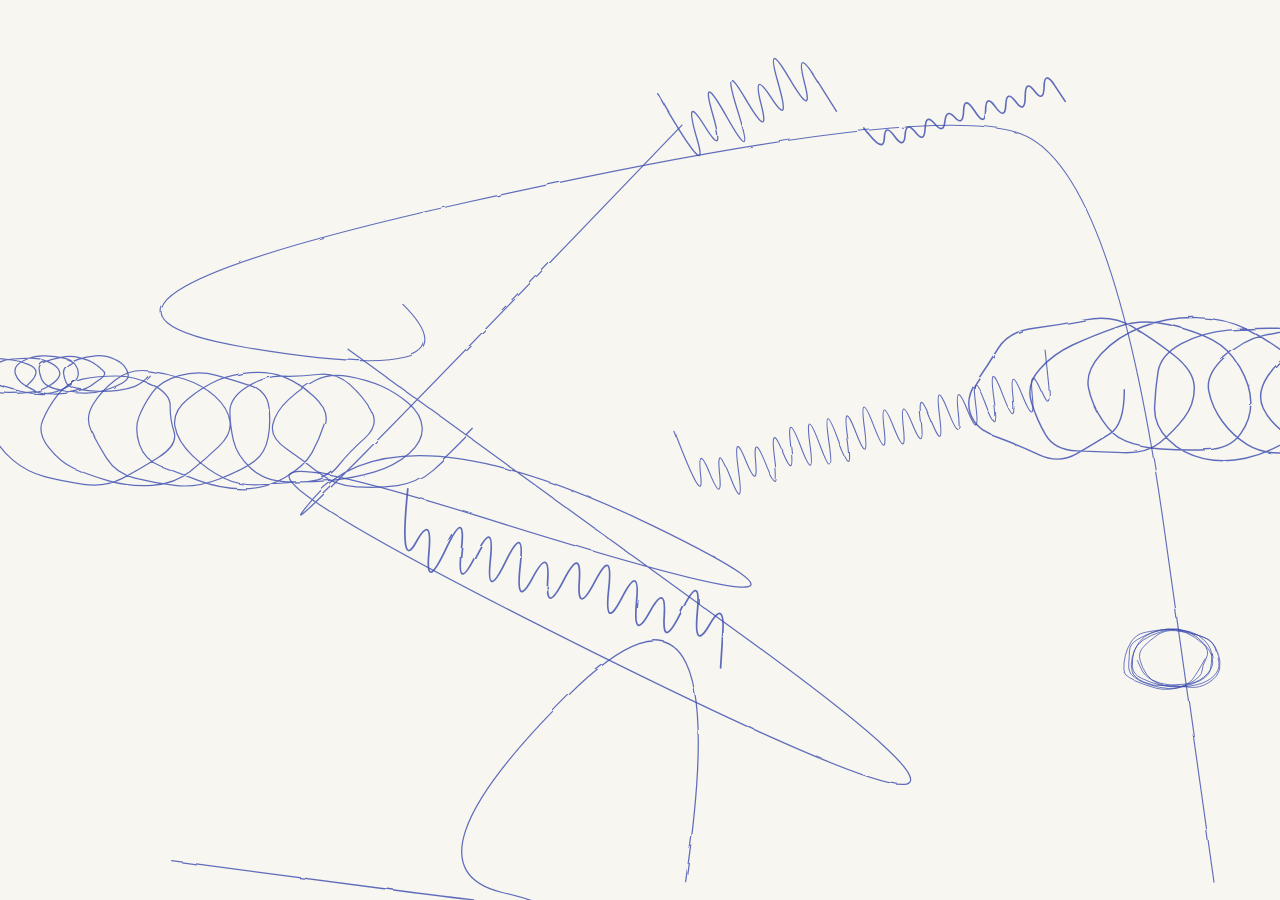
==== commit 26bdc1b9: "Quieter homepage: typed name, icon links, simpler work list - Name back to plain text; pen icons for" ====
--- a/index.html
+++ b/index.html
@@ -4,7 +4,7 @@
   <meta charset="utf-8">
   <meta name="viewport" content="width=device-width, initial-scale=1">
   <title>Elliot Nou</title>
-  <meta name="description" content="Elliot Nou studies CS and Finance at the University of Waterloo and builds backend systems and LLM agents.">
+  <meta name="description" content="Elliot Nou studies CS and Finance at the University of Waterloo and builds backend systems and AI agents.">
   <meta name="color-scheme" content="light">
   <meta name="theme-color" content="#f8f6f0">
   <link rel="preconnect" href="https://fonts.googleapis.com">
@@ -17,11 +17,15 @@
 <body>
   <a class="skip" href="#main">Skip to content</a>
 
-  <!-- Makes drawn lines wobble like a flipbook. main.js steps the seed. -->
+  <!-- Make drawn lines wobble like a flipbook. main.js steps the seed. -->
   <svg width="0" height="0" style="position:absolute" aria-hidden="true">
     <filter id="boil" x="-5%" y="-5%" width="110%" height="110%">
       <feTurbulence type="fractalNoise" baseFrequency="0.035" numOctaves="2" seed="1" result="noise"/>
       <feDisplacementMap in="SourceGraphic" in2="noise" scale="2.4"/>
+    </filter>
+    <filter id="boil-soft" x="-25%" y="-25%" width="150%" height="150%">
+      <feTurbulence type="fractalNoise" baseFrequency="0.06" numOctaves="2" seed="1" result="noise"/>
+      <feDisplacementMap in="SourceGraphic" in2="noise" scale="1.3"/>
     </filter>
   </svg>
 
@@ -30,43 +34,40 @@
 
   <div class="page">
     <header class="top">
-      <h1>
-        <button class="sig" type="button" aria-label="Elliot Nou. Press to make a mess again.">
-          <svg viewBox="180.297 227.184 739.804 140.685" aria-hidden="true">
-            <path pathLength="1" d="M 218.37,261.83 C 217.27 262.14, 216.50 262.72, 215.15 264.57 C 213.80 266.42, 213.26 267.80, 211.65 271.08 C 210.04 274.37, 209.13 276.63, 207.09 280.99 C 205.05 285.34, 203.80 287.95, 201.44 292.88 C 199.08 297.81, 197.62 300.49, 195.28 305.64 C 192.95 310.79, 191.68 313.59, 189.75 318.62 C 187.83 323.65, 186.92 326.20, 185.67 330.78 C 184.43 335.35, 183.87 337.52, 183.54 341.49 C 183.21 345.46, 183.09 347.35, 184.01 350.64 C 184.93 353.93, 185.82 355.59, 188.15 357.96 C 190.49 360.32, 192.15 361.20, 195.69 362.47 C 199.22 363.75, 201.32 363.97, 205.81 364.33 C 210.30 364.69, 213.00 364.59, 218.15 364.29 C 223.31 363.98, 226.27 363.57, 231.60 362.80 C 236.93 362.04, 239.83 361.46, 244.79 360.48 C 249.75 359.51, 252.28 358.92, 256.39 357.95 C 260.50 356.97, 262.54 356.78, 265.33 355.61 C 268.13 354.43, 269.01 353.37, 270.37 352.06 C 271.74 350.76, 272.02 349.95, 272.16 349.09 C 272.29 348.24, 271.82 347.86, 271.04 347.79 C 270.26 347.71, 269.81 348.18, 268.26 348.72 C 266.71 349.25, 265.89 349.48, 263.28 350.47 C 260.67 351.46, 259.07 352.43, 255.21 353.66 C 251.35 354.88, 248.82 355.54, 243.99 356.59 C 239.16 357.64, 236.26 358.22, 231.06 358.91 C 225.86 359.61, 222.92 359.93, 217.97 360.07 C 213.01 360.21, 210.38 360.12, 206.29 359.62 C 202.20 359.11, 200.38 358.64, 197.53 357.53 C 194.67 356.43, 193.72 355.76, 192.00 354.09 C 190.27 352.42, 189.70 351.65, 188.90 349.18 C 188.11 346.72, 187.90 345.25, 188.02 341.76 C 188.14 338.28, 188.48 336.13, 189.51 331.76 C 190.54 327.38, 191.37 324.83, 193.18 319.91 C 195.00 314.99, 196.24 312.21, 198.59 307.17 C 200.95 302.12, 202.43 299.46, 204.97 294.67 C 207.52 289.87, 208.92 287.34, 211.32 283.19 C 213.71 279.03, 215.15 277.07, 216.96 273.89 C 218.76 270.70, 219.59 269.44, 220.34 267.26 C 221.08 265.09, 221.08 264.10, 220.69 263.01 C 220.29 261.93, 219.48 261.52, 218.37 261.83"/>
-            <path pathLength="1" d="M 195.38,314.96 C 196.22 315.61, 196.99 315.67, 198.86 315.67 C 200.73 315.66, 201.93 315.67, 204.73 314.94 C 207.53 314.21, 209.29 313.18, 212.85 312.01 C 216.42 310.84, 218.60 310.25, 222.57 309.09 C 226.54 307.94, 228.75 307.31, 232.70 306.24 C 236.64 305.17, 238.71 304.63, 242.30 303.73 C 245.88 302.82, 247.87 302.66, 250.63 301.72 C 253.40 300.79, 254.51 300.08, 256.13 299.06 C 257.76 298.03, 258.38 297.43, 258.76 296.59 C 259.15 295.75, 258.90 295.22, 258.08 294.87 C 257.25 294.51, 256.51 294.62, 254.65 294.81 C 252.80 295.00, 251.57 295.04, 248.80 295.81 C 246.04 296.59, 244.33 297.56, 240.85 298.69 C 237.37 299.82, 235.32 300.40, 231.40 301.47 C 227.48 302.54, 225.28 303.11, 221.26 304.02 C 217.24 304.94, 215.02 305.34, 211.31 306.05 C 207.60 306.77, 205.53 306.80, 202.73 307.60 C 199.92 308.40, 198.90 309.08, 197.29 310.05 C 195.68 311.01, 195.06 311.46, 194.68 312.44 C 194.30 313.43, 194.55 314.32, 195.38 314.96"/>
-            <path pathLength="1" d="M 244.47,260.59 C 245.09 261.13, 245.21 261.31, 246.60 261.38 C 247.98 261.45, 249.04 261.69, 251.41 260.93 C 253.77 260.17, 255.12 258.99, 258.41 257.57 C 261.70 256.16, 263.87 255.33, 267.86 253.85 C 271.86 252.37, 274.24 251.58, 278.39 250.18 C 282.53 248.78, 284.80 248.11, 288.60 246.85 C 292.41 245.59, 294.56 245.10, 297.42 243.88 C 300.29 242.65, 301.98 241.82, 302.94 240.73 C 303.90 239.64, 303.63 238.77, 302.21 238.44 C 300.79 238.12, 298.87 238.35, 295.83 239.10 C 292.79 239.84, 290.81 240.86, 287.02 242.16 C 283.23 243.47, 281.04 244.29, 276.89 245.63 C 272.73 246.96, 270.36 247.69, 266.24 248.83 C 262.12 249.96, 259.81 250.41, 256.28 251.31 C 252.75 252.22, 250.92 252.36, 248.57 253.37 C 246.21 254.37, 245.52 255.29, 244.51 256.36 C 243.50 257.42, 243.53 257.84, 243.53 258.69 C 243.52 259.53, 243.86 260.05, 244.47 260.59"/>
-            <path pathLength="1" d="M 313.21,240.02 C 312.30 240.67, 311.94 241.42, 311.21 243.56 C 310.47 245.69, 310.33 247.08, 309.54 250.70 C 308.75 254.32, 308.37 256.83, 307.26 261.67 C 306.14 266.50, 305.34 269.32, 303.98 274.88 C 302.63 280.44, 301.77 283.60, 300.47 289.45 C 299.16 295.29, 298.47 298.42, 297.45 304.11 C 296.44 309.81, 295.95 312.77, 295.41 317.92 C 294.87 323.07, 294.69 325.56, 294.76 329.86 C 294.82 334.17, 294.77 336.19, 295.73 339.45 C 296.70 342.71, 297.53 344.22, 299.59 346.16 C 301.66 348.11, 303.18 348.91, 306.06 349.18 C 308.95 349.46, 310.74 349.13, 314.03 347.54 C 317.32 345.95, 318.94 344.49, 322.51 341.23 C 326.08 337.96, 328.00 335.86, 331.89 331.23 C 335.78 326.59, 337.95 323.75, 341.98 318.04 C 346.02 312.33, 348.20 309.01, 352.06 302.69 C 355.92 296.37, 357.91 292.85, 361.29 286.43 C 364.67 280.00, 366.32 276.58, 368.95 270.57 C 371.59 264.56, 372.74 261.53, 374.48 256.38 C 376.23 251.24, 376.96 248.86, 377.68 244.85 C 378.41 240.83, 378.73 239.01, 378.10 236.29 C 377.48 233.57, 376.48 232.38, 374.56 231.26 C 372.65 230.15, 371.02 229.78, 368.53 230.72 C 366.04 231.66, 364.62 232.92, 362.12 235.96 C 359.61 239.01, 358.50 241.30, 356.01 245.93 C 353.52 250.57, 352.11 253.49, 349.67 259.16 C 347.22 264.82, 345.87 268.13, 343.79 274.26 C 341.70 280.38, 340.68 283.73, 339.24 289.80 C 337.80 295.87, 337.23 299.02, 336.59 304.60 C 335.94 310.19, 335.81 312.90, 336.04 317.73 C 336.27 322.56, 336.59 324.81, 337.74 328.74 C 338.88 332.66, 339.68 334.49, 341.75 337.35 C 343.83 340.22, 345.19 341.49, 348.11 343.06 C 351.02 344.63, 352.87 345.09, 356.31 345.20 C 359.75 345.32, 361.70 344.89, 365.31 343.63 C 368.92 342.37, 370.77 341.25, 374.35 338.91 C 377.93 336.57, 379.78 334.98, 383.22 331.92 C 386.65 328.87, 388.42 326.97, 391.51 323.65 C 394.60 320.33, 396.10 318.36, 398.68 315.32 C 401.26 312.27, 402.88 310.91, 404.41 308.43 C 405.93 305.96, 406.30 304.42, 406.30 302.94 C 406.29 301.45, 405.51 300.83, 404.37 301.01 C 403.23 301.19, 401.90 301.92, 400.60 303.83 C 399.29 305.74, 398.67 307.46, 397.85 310.55 C 397.02 313.64, 396.92 315.83, 396.46 319.28 C 395.99 322.72, 395.57 324.59, 395.50 327.79 C 395.44 330.98, 395.55 332.57, 396.13 335.24 C 396.72 337.90, 397.18 339.21, 398.44 341.11 C 399.70 343.00, 400.81 343.94, 402.43 344.70 C 404.05 345.46, 405.55 345.37, 406.54 344.91 C 407.54 344.45, 407.67 343.28, 407.39 342.39 C 407.11 341.50, 405.99 341.29, 405.16 340.47 C 404.33 339.65, 403.83 339.53, 403.24 338.28 C 402.64 337.02, 402.40 336.23, 402.18 334.19 C 401.95 332.15, 401.90 330.82, 402.11 328.09 C 402.31 325.36, 402.46 323.60, 403.20 320.53 C 403.95 317.47, 405.01 315.65, 405.84 312.77 C 406.66 309.88, 407.25 308.35, 407.35 306.10 C 407.45 303.85, 407.13 302.55, 406.31 301.52 C 405.50 300.49, 404.68 300.27, 403.26 300.95 C 401.84 301.62, 400.90 302.63, 399.20 304.90 C 397.50 307.16, 396.98 309.14, 394.76 312.27 C 392.55 315.40, 391.05 317.32, 388.13 320.55 C 385.21 323.78, 383.45 325.61, 380.16 328.44 C 376.88 331.27, 375.01 332.69, 371.70 334.69 C 368.38 336.69, 366.63 337.50, 363.58 338.45 C 360.54 339.40, 359.07 339.53, 356.49 339.46 C 353.91 339.38, 352.82 339.11, 350.67 338.08 C 348.52 337.04, 347.51 336.42, 345.75 334.28 C 343.99 332.15, 343.06 330.77, 341.86 327.41 C 340.67 324.05, 340.16 321.97, 339.77 317.48 C 339.38 312.99, 339.40 310.34, 339.92 304.95 C 340.43 299.56, 340.95 296.45, 342.33 290.53 C 343.72 284.60, 344.73 281.30, 346.85 275.32 C 348.98 269.35, 350.36 266.09, 352.96 260.66 C 355.56 255.23, 357.15 252.39, 359.85 248.19 C 362.56 243.98, 364.25 242.21, 366.48 239.63 C 368.70 237.04, 369.73 236.36, 371.00 235.26 C 372.26 234.16, 372.31 233.78, 372.81 234.14 C 373.30 234.50, 373.32 235.03, 373.47 237.05 C 373.62 239.07, 374.00 240.56, 373.57 244.23 C 373.13 247.89, 372.76 250.34, 371.30 255.38 C 369.85 260.42, 368.77 263.47, 366.28 269.43 C 363.79 275.38, 362.18 278.79, 358.86 285.15 C 355.54 291.51, 353.55 295.01, 349.68 301.22 C 345.80 307.44, 343.59 310.71, 339.49 316.23 C 335.39 321.75, 333.14 324.52, 329.16 328.82 C 325.18 333.13, 323.09 335.03, 319.58 337.76 C 316.07 340.49, 314.26 341.23, 311.61 342.48 C 308.96 343.73, 308.04 343.97, 306.31 344.02 C 304.58 344.07, 304.10 343.94, 302.96 342.74 C 301.81 341.53, 301.39 340.61, 300.60 337.99 C 299.80 335.38, 299.27 333.62, 298.97 329.68 C 298.66 325.73, 298.69 323.24, 299.06 318.25 C 299.43 313.25, 299.87 310.30, 300.83 304.70 C 301.78 299.09, 302.46 295.99, 303.82 290.22 C 305.19 284.45, 306.08 281.32, 307.65 275.86 C 309.22 270.39, 310.18 267.63, 311.69 262.88 C 313.21 258.14, 314.18 255.78, 315.22 252.13 C 316.26 248.48, 316.78 246.99, 316.89 244.63 C 317.01 242.27, 316.52 241.24, 315.79 240.31 C 315.05 239.39, 314.13 239.37, 313.21 240.02"/>
-            <path pathLength="1" d="M 423.92,262.60 C 424.82 262.13, 425.21 261.75, 425.08 261.56 C 424.95 261.38, 424.19 261.49, 423.26 261.67 C 422.33 261.84, 421.30 262.05, 420.43 262.44 C 419.57 262.84, 418.89 263.35, 418.91 263.64 C 418.94 263.94, 419.58 264.11, 420.58 263.91 C 421.58 263.70, 423.02 263.07, 423.92 262.60"/>
-            <path pathLength="1" d="M 469.96,303.09 C 469.52 302.25, 469.02 301.63, 467.46 301.31 C 465.89 300.99, 464.54 300.71, 462.14 301.48 C 459.74 302.25, 458.15 303.17, 455.45 305.16 C 452.75 307.16, 451.26 308.74, 448.64 311.46 C 446.03 314.18, 444.49 315.74, 442.39 318.75 C 440.29 321.75, 439.05 323.38, 438.13 326.48 C 437.22 329.59, 437.18 331.42, 437.81 334.28 C 438.45 337.13, 439.23 338.65, 441.30 340.76 C 443.37 342.87, 444.98 343.90, 448.16 344.81 C 451.34 345.73, 453.44 345.64, 457.19 345.31 C 460.94 344.99, 463.08 344.48, 466.91 343.20 C 470.74 341.91, 472.85 340.98, 476.35 338.88 C 479.85 336.78, 481.67 335.45, 484.41 332.69 C 487.16 329.92, 488.44 328.26, 490.08 325.06 C 491.72 321.87, 492.38 319.97, 492.61 316.71 C 492.84 313.44, 492.38 311.58, 491.22 308.74 C 490.07 305.91, 488.97 304.26, 486.84 302.53 C 484.71 300.80, 482.18 300.05, 480.58 300.09 C 478.98 300.14, 478.43 301.37, 478.82 302.74 C 479.22 304.10, 481.19 305.26, 482.54 306.93 C 483.90 308.60, 484.79 309.20, 485.60 311.08 C 486.40 312.96, 486.68 314.04, 486.57 316.34 C 486.46 318.65, 486.25 320.06, 485.07 322.59 C 483.88 325.12, 482.92 326.63, 480.65 328.99 C 478.37 331.35, 476.76 332.59, 473.69 334.39 C 470.61 336.18, 468.64 336.99, 465.27 337.97 C 461.89 338.95, 459.91 339.21, 456.83 339.30 C 453.74 339.39, 452.18 338.98, 449.84 338.43 C 447.50 337.89, 446.48 337.62, 445.15 336.59 C 443.81 335.56, 443.37 334.90, 443.15 333.27 C 442.94 331.64, 443.24 330.65, 444.08 328.45 C 444.92 326.25, 445.54 324.74, 447.34 322.27 C 449.14 319.80, 450.60 318.25, 453.08 316.10 C 455.56 313.94, 457.33 312.96, 459.75 311.48 C 462.17 310.00, 463.48 309.63, 465.16 308.69 C 466.84 307.75, 467.26 307.41, 468.15 306.77 C 469.05 306.14, 469.28 306.25, 469.64 305.51 C 470.00 304.78, 470.39 303.93, 469.96 303.09"/>
-            <path pathLength="1" d="M 531.70,252.83 C 530.88 253.31, 530.70 253.71, 530.03 255.34 C 529.35 256.97, 528.95 257.99, 528.32 260.99 C 527.70 263.99, 527.72 266.10, 526.89 270.34 C 526.05 274.58, 525.36 277.25, 524.14 282.18 C 522.92 287.12, 522.09 289.93, 520.79 295.02 C 519.49 300.11, 518.77 302.82, 517.64 307.65 C 516.52 312.47, 515.98 314.90, 515.16 319.15 C 514.34 323.40, 513.95 325.45, 513.53 328.90 C 513.11 332.34, 512.94 333.90, 513.06 336.38 C 513.18 338.85, 513.56 339.87, 514.14 341.26 C 514.71 342.66, 515.31 342.91, 515.91 343.37 C 516.52 343.83, 516.81 343.63, 517.16 343.56 C 517.52 343.49, 517.49 343.25, 517.70 343.03 C 517.90 342.81, 517.98 342.97, 518.19 342.45 C 518.40 341.93, 518.66 341.68, 518.75 340.43 C 518.85 339.19, 518.69 338.42, 518.66 336.20 C 518.64 333.98, 518.48 332.60, 518.63 329.33 C 518.78 326.06, 518.84 324.02, 519.41 319.86 C 519.99 315.70, 520.45 313.28, 521.49 308.52 C 522.53 303.75, 523.24 301.06, 524.61 296.03 C 525.98 290.99, 526.85 288.21, 528.34 283.35 C 529.84 278.48, 530.71 275.87, 532.08 271.70 C 533.45 267.53, 534.48 265.62, 535.19 262.49 C 535.90 259.36, 535.83 257.99, 535.62 256.07 C 535.41 254.16, 534.92 253.56, 534.13 252.91 C 533.35 252.26, 532.52 252.34, 531.70 252.83"/>
-            <path pathLength="1" d="M 506.89,310.05 C 507.71 310.76, 508.49 310.91, 510.47 311.05 C 512.45 311.20, 513.77 311.18, 516.78 310.79 C 519.79 310.40, 521.77 309.70, 525.53 309.12 C 529.29 308.54, 531.53 308.25, 535.60 307.87 C 539.66 307.50, 541.89 307.36, 545.87 307.26 C 549.85 307.15, 552.11 307.35, 555.50 307.33 C 558.89 307.31, 560.47 307.42, 562.83 307.14 C 565.20 306.87, 566.40 306.61, 567.32 305.96 C 568.24 305.30, 568.31 304.64, 567.45 303.87 C 566.58 303.11, 565.39 302.56, 562.99 302.13 C 560.60 301.71, 558.93 301.73, 555.47 301.75 C 552.01 301.76, 549.72 302.02, 545.68 302.21 C 541.63 302.41, 539.39 302.54, 535.24 302.73 C 531.10 302.91, 528.82 302.99, 524.94 303.16 C 521.06 303.33, 518.93 303.17, 515.84 303.58 C 512.75 303.98, 511.39 304.40, 509.50 305.19 C 507.61 305.97, 506.91 306.52, 506.39 307.49 C 505.87 308.47, 506.07 309.34, 506.89 310.05"/>
-            <path pathLength="1" d="M 692.41,264.78 C 691.55 265.36, 691.26 265.93, 690.58 267.87 C 689.90 269.81, 689.71 271.08, 689.00 274.48 C 688.28 277.88, 688.08 280.28, 686.99 284.87 C 685.89 289.46, 685.08 292.20, 683.52 297.44 C 681.96 302.69, 680.95 305.65, 679.20 311.08 C 677.44 316.52, 676.48 319.46, 674.76 324.61 C 673.03 329.76, 672.13 332.39, 670.58 336.85 C 669.03 341.30, 668.15 343.49, 667.01 346.88 C 665.88 350.27, 665.29 351.61, 664.89 353.79 C 664.48 355.97, 664.83 356.69, 664.98 357.78 C 665.14 358.86, 665.32 358.90, 665.65 359.24 C 665.99 359.57, 666.22 359.61, 666.66 359.46 C 667.10 359.31, 667.22 359.36, 667.86 358.50 C 668.50 357.64, 669.11 357.21, 669.87 355.17 C 670.63 353.12, 670.75 351.69, 671.65 348.26 C 672.55 344.84, 673.06 342.56, 674.37 338.06 C 675.68 333.55, 676.54 330.90, 678.20 325.73 C 679.85 320.56, 680.81 317.63, 682.63 312.21 C 684.45 306.80, 685.50 303.86, 687.30 298.66 C 689.10 293.46, 690.09 290.77, 691.64 286.22 C 693.20 281.68, 694.16 279.42, 695.08 275.92 C 695.99 272.43, 696.26 270.95, 696.23 268.76 C 696.20 266.57, 695.67 265.76, 694.91 264.97 C 694.14 264.17, 693.28 264.20, 692.41 264.78"/>
-            <path pathLength="1" d="M 689.10,265.84 C 690.42 265.36, 691.62 263.61, 692.47 262.19 C 693.32 260.77, 693.10 259.41, 693.35 258.73 C 693.59 258.05, 693.21 257.62, 693.69 258.80 C 694.17 259.97, 694.68 261.35, 695.73 264.58 C 696.78 267.81, 697.69 270.35, 698.95 274.94 C 700.20 279.54, 700.79 282.32, 702.00 287.56 C 703.21 292.80, 703.76 295.76, 704.99 301.15 C 706.21 306.55, 706.82 309.42, 708.12 314.52 C 709.42 319.62, 710.08 322.17, 711.47 326.66 C 712.87 331.14, 713.60 333.30, 715.09 336.95 C 716.57 340.60, 717.09 342.36, 718.89 344.89 C 720.70 347.42, 721.84 348.40, 724.12 349.61 C 726.40 350.81, 727.75 351.19, 730.29 350.91 C 732.82 350.63, 734.41 350.25, 736.79 348.20 C 739.17 346.16, 739.99 344.39, 742.18 340.68 C 744.37 336.96, 745.46 334.62, 747.75 329.63 C 750.03 324.65, 751.27 321.59, 753.62 315.76 C 755.98 309.92, 757.27 306.56, 759.51 300.46 C 761.75 294.36, 762.91 291.08, 764.83 285.27 C 766.75 279.45, 767.61 276.49, 769.10 271.39 C 770.59 266.28, 771.21 263.80, 772.28 259.76 C 773.35 255.72, 774.11 253.91, 774.45 251.17 C 774.78 248.44, 774.23 247.53, 773.95 246.11 C 773.67 244.68, 773.49 244.48, 773.06 244.05 C 772.63 243.63, 772.28 243.62, 771.80 243.97 C 771.31 244.31, 771.18 244.51, 770.64 245.78 C 770.09 247.05, 769.56 247.72, 769.07 250.34 C 768.57 252.96, 768.83 254.85, 768.16 258.88 C 767.49 262.90, 767.00 265.39, 765.73 270.47 C 764.45 275.55, 763.63 278.51, 761.78 284.28 C 759.94 290.06, 758.79 293.32, 756.52 299.35 C 754.25 305.37, 752.91 308.72, 750.42 314.41 C 747.93 320.10, 746.57 323.12, 744.06 327.80 C 741.55 332.49, 740.17 334.70, 737.86 337.85 C 735.55 340.99, 734.21 341.87, 732.53 343.54 C 730.85 345.20, 730.62 345.78, 729.44 346.16 C 728.27 346.54, 727.85 346.33, 726.65 345.43 C 725.45 344.52, 724.94 343.72, 723.46 341.64 C 721.99 339.56, 720.93 338.29, 719.29 335.04 C 717.65 331.80, 716.79 329.69, 715.27 325.40 C 713.75 321.11, 713.04 318.60, 711.70 313.59 C 710.36 308.58, 709.73 305.73, 708.57 300.36 C 707.42 294.99, 706.90 292.05, 705.92 286.75 C 704.94 281.44, 704.58 278.67, 703.68 273.86 C 702.78 269.05, 702.66 266.38, 701.41 262.69 C 700.15 259.01, 699.46 257.03, 697.41 255.42 C 695.36 253.80, 693.39 253.97, 691.15 254.63 C 688.91 255.28, 687.25 256.70, 686.20 258.69 C 685.15 260.68, 685.30 263.16, 685.88 264.59 C 686.46 266.02, 687.78 266.32, 689.10 265.84"/>
-            <path pathLength="1" d="M 808.13,309.42 C 807.99 308.33, 807.49 307.41, 806.00 306.45 C 804.50 305.50, 803.23 304.73, 800.65 304.64 C 798.08 304.56, 796.10 304.68, 793.11 306.04 C 790.12 307.41, 788.62 308.92, 785.71 311.48 C 782.81 314.04, 781.15 315.66, 778.57 318.85 C 775.99 322.04, 774.60 323.95, 772.82 327.44 C 771.05 330.93, 770.18 332.88, 769.72 336.31 C 769.27 339.74, 769.45 341.66, 770.56 344.59 C 771.67 347.53, 772.78 349.04, 775.28 350.97 C 777.78 352.90, 779.66 353.66, 783.04 354.25 C 786.42 354.83, 788.48 354.58, 792.19 353.89 C 795.90 353.19, 797.97 352.48, 801.58 350.75 C 805.20 349.02, 807.17 347.84, 810.28 345.24 C 813.39 342.65, 814.91 340.97, 817.15 337.78 C 819.38 334.59, 820.36 332.70, 821.45 329.31 C 822.55 325.91, 822.82 323.97, 822.60 320.81 C 822.38 317.66, 821.64 315.98, 820.36 313.52 C 819.07 311.07, 817.93 309.99, 816.18 308.54 C 814.44 307.09, 813.24 306.66, 811.64 306.28 C 810.05 305.89, 809.16 306.26, 808.20 306.63 C 807.25 307.00, 807.05 307.54, 806.87 308.11 C 806.70 308.68, 807.09 309.04, 807.33 309.47 C 807.57 309.90, 807.64 309.83, 808.08 310.25 C 808.53 310.66, 808.73 310.96, 809.57 311.54 C 810.40 312.12, 811.18 312.18, 812.26 313.14 C 813.35 314.10, 814.14 314.69, 814.98 316.32 C 815.82 317.95, 816.27 319.03, 816.48 321.30 C 816.68 323.57, 816.77 324.98, 816.02 327.67 C 815.28 330.36, 814.58 332.06, 812.76 334.77 C 810.94 337.47, 809.63 339.00, 806.94 341.21 C 804.25 343.42, 802.46 344.43, 799.31 345.81 C 796.17 347.19, 794.26 347.66, 791.21 348.11 C 788.16 348.56, 786.55 348.43, 784.05 348.05 C 781.55 347.68, 780.37 347.31, 778.72 346.23 C 777.06 345.15, 776.43 344.47, 775.77 342.65 C 775.10 340.83, 775.01 339.66, 775.40 337.11 C 775.79 334.56, 776.23 332.85, 777.71 329.91 C 779.20 326.97, 780.47 325.14, 782.84 322.42 C 785.21 319.70, 786.92 318.19, 789.57 316.29 C 792.22 314.40, 793.84 313.85, 796.09 312.95 C 798.35 312.05, 799.27 311.99, 800.85 311.80 C 802.43 311.60, 802.83 311.96, 803.99 311.97 C 805.16 311.98, 805.85 312.37, 806.68 311.86 C 807.50 311.35, 808.26 310.50, 808.13 309.42"/>
-            <path pathLength="1" d="M 847.41,310.48 C 846.42 310.69, 846.01 311.07, 844.83 312.39 C 843.65 313.71, 842.72 314.66, 841.53 317.08 C 840.35 319.50, 839.83 321.37, 838.91 324.49 C 837.98 327.61, 837.35 329.47, 836.91 332.68 C 836.47 335.90, 836.22 337.66, 836.70 340.58 C 837.18 343.49, 837.71 345.01, 839.32 347.27 C 840.92 349.52, 842.11 350.58, 844.71 351.84 C 847.30 353.10, 849.03 353.60, 852.28 353.55 C 855.53 353.50, 857.40 352.88, 860.95 351.58 C 864.51 350.28, 866.45 349.28, 870.06 347.07 C 873.66 344.85, 875.58 343.39, 878.97 340.52 C 882.36 337.66, 884.10 335.89, 887.02 332.74 C 889.95 329.60, 891.51 327.83, 893.59 324.81 C 895.67 321.79, 896.87 319.99, 897.42 317.66 C 897.97 315.32, 897.37 313.93, 896.34 313.14 C 895.31 312.36, 893.89 312.47, 892.25 313.72 C 890.61 314.97, 889.35 316.42, 888.15 319.39 C 886.95 322.36, 886.70 324.78, 886.25 328.57 C 885.80 332.36, 885.65 334.61, 885.90 338.34 C 886.15 342.06, 886.41 343.93, 887.50 347.21 C 888.59 350.48, 889.39 352.07, 891.35 354.70 C 893.32 357.34, 894.67 358.54, 897.33 360.38 C 900.00 362.23, 901.82 363.05, 904.68 363.94 C 907.53 364.84, 909.27 364.92, 911.60 364.85 C 913.94 364.77, 915.37 364.30, 916.35 363.56 C 917.34 362.82, 917.30 362.00, 916.53 361.12 C 915.77 360.25, 914.45 359.96, 912.53 359.18 C 910.60 358.41, 909.25 358.11, 906.91 357.27 C 904.57 356.42, 902.98 356.21, 900.81 354.96 C 898.65 353.71, 897.66 352.94, 896.10 351.02 C 894.54 349.11, 893.86 347.96, 893.00 345.38 C 892.14 342.80, 891.82 341.24, 891.82 338.11 C 891.81 334.99, 892.21 332.97, 892.98 329.73 C 893.74 326.50, 894.93 324.67, 895.66 321.94 C 896.40 319.21, 896.69 317.79, 896.64 316.09 C 896.59 314.39, 896.25 313.57, 895.42 313.43 C 894.58 313.29, 893.77 313.72, 892.48 315.38 C 891.19 317.04, 890.78 318.90, 888.97 321.73 C 887.16 324.56, 886.04 326.49, 883.42 329.50 C 880.80 332.52, 879.08 334.20, 875.89 336.82 C 872.70 339.43, 870.80 340.75, 867.45 342.58 C 864.10 344.41, 862.20 345.13, 859.14 345.98 C 856.07 346.83, 854.55 346.77, 852.13 346.84 C 849.71 346.92, 848.68 346.90, 847.04 346.36 C 845.39 345.81, 844.73 345.40, 843.90 344.12 C 843.07 342.83, 842.92 341.97, 842.89 339.94 C 842.86 337.91, 843.12 336.56, 843.77 333.97 C 844.42 331.38, 845.04 329.71, 846.13 326.97 C 847.22 324.24, 848.36 322.75, 849.21 320.29 C 850.07 317.84, 850.28 316.48, 850.39 314.70 C 850.50 312.92, 850.37 312.21, 849.78 311.37 C 849.18 310.53, 848.40 310.28, 847.41 310.48"/>
-          </svg>
-        </button>
-      </h1>
-      <nav class="nav" aria-label="Links">
-        <a href="projects.html">projects</a>
-        <a href="https://github.com/elliotnou" target="_blank" rel="noopener">github</a>
-        <a href="https://linkedin.com/in/elliot-nou" target="_blank" rel="noopener">linkedin</a>
+      <h1><button class="name" type="button" title="Make a mess">Elliot Nou</button></h1>
+      <nav class="icons" aria-label="Links">
+        <a href="projects.html" aria-label="Projects" title="Projects">
+          <svg class="icon" viewBox="0 0 24 24" aria-hidden="true"><path d="M22 19a2 2 0 0 1-2 2H4a2 2 0 0 1-2-2V5a2 2 0 0 1 2-2h5l2 3h9a2 2 0 0 1 2 2z"/></svg>
+        </a>
+        <a href="https://github.com/elliotnou" target="_blank" rel="noopener" aria-label="GitHub" title="GitHub">
+          <svg class="icon" viewBox="0 0 24 24" aria-hidden="true"><path d="M9 19c-5 1.5-5-2.5-7-3m14 6v-3.87a3.37 3.37 0 0 0-.94-2.61c3.14-.35 6.44-1.54 6.44-7A5.44 5.44 0 0 0 20 4.77 5.07 5.07 0 0 0 19.91 1S18.73.65 16 2.48a13.38 13.38 0 0 0-7 0C6.27.65 5.09 1 5.09 1A5.07 5.07 0 0 0 5 4.77a5.44 5.44 0 0 0-1.5 3.78c0 5.42 3.3 6.61 6.44 7A3.37 3.37 0 0 0 9 18.13V22"/></svg>
+        </a>
+        <a href="https://linkedin.com/in/elliot-nou" target="_blank" rel="noopener" aria-label="LinkedIn" title="LinkedIn">
+          <svg class="icon" viewBox="0 0 24 24" aria-hidden="true"><path d="M16 8a6 6 0 0 1 6 6v7h-4v-7a2 2 0 0 0-2-2 2 2 0 0 0-2 2v7h-4v-7a6 6 0 0 1 6-6z"/><rect x="2" y="9" width="4" height="12"/><circle cx="4" cy="4" r="2"/></svg>
+        </a>
+        <a href="mailto:enou@uwaterloo.ca" aria-label="Email" title="Email">
+          <svg class="icon" viewBox="0 0 24 24" aria-hidden="true"><path d="M4 4h16c1.1 0 2 .9 2 2v12c0 1.1-.9 2-2 2H4c-1.1 0-2-.9-2-2V6c0-1.1.9-2 2-2z"/><polyline points="22,6 12,13 2,6"/></svg>
+        </a>
       </nav>
     </header>
 
     <main id="main" class="content">
       <section class="intro reveal">
-        <p class="lede">
-          <a class="u" href="https://uwaterloo.ca/computing-financial-management/" target="_blank" rel="noopener">CS and Finance</a>
-          at
-          <a class="chip" href="https://uwaterloo.ca" target="_blank" rel="noopener"><img src="logos/uwaterloo.png" alt="" width="20" height="20"><span translate="no">UWaterloo</span></a>
-        </p>
-        <!-- DRAFT BIO: rewrite in your own words. -->
-        <p class="bio">
-          I&rsquo;m interested in <s data-rough="strike">everything</s> backend systems and applied AI.
-          When I&rsquo;m not building agents, I&rsquo;m sketching strangers at caf&eacute;s.
-        </p>
+        <div>
+          <p class="lede">
+            CS and Finance at
+            <a class="chip" href="https://uwaterloo.ca" target="_blank" rel="noopener"><img src="logos/uwaterloo.png" alt="" width="18" height="18"><span translate="no">UWaterloo</span></a>
+          </p>
+          <!-- DRAFT BIO: rewrite in your own words. The squiggle follows whatever is inside the span. -->
+          <p class="bio">
+            I like building <span data-rough="squiggle">backend systems and AI agents</span> that hold up when things go wrong.
+            When I&rsquo;m not doing that, I&rsquo;m sketching strangers at caf&eacute;s.
+          </p>
+        </div>
+
+        <!-- RESERVED SPACE for your artwork. Put an <img> (or anything) inside this div.
+             Change its size with .slot in style.css. -->
+        <div class="slot" aria-hidden="true"></div>
       </section>
 
       <section class="block reveal" aria-labelledby="work">
@@ -74,36 +75,16 @@
         <!-- The pen line down the left loops once per job. It refits itself when you add a row. -->
         <ul class="rows" data-rough="timeline">
           <li>
-            <span class="when">next</span>
-            <div>
-              <p class="what">
-                Incoming Software Engineer,
-                <!-- Add Jetson's link + logo: make this an <a class="chip" href="..."> with <img src="logos/jetson.png">. -->
-                <span class="chip"><span class="monogram" aria-hidden="true">J</span><span translate="no">Jetson</span></span>
-                <span class="doodle" data-rough="star" aria-hidden="true"></span>
-              </p>
-            </div>
+            <!-- Jetson: wrap the name in <a class="org" href="..."> once you have the link. -->
+            <p class="what">Incoming Software Engineer, <span class="org" translate="no">Jetson</span></p>
           </li>
           <li>
-            <span class="when">2026</span>
-            <div>
-              <p class="what">
-                Software Engineer Intern,
-                <a class="chip" href="https://kubantransit.com" target="_blank" rel="noopener"><img src="logos/kuban.png" alt="" width="20" height="20"><span translate="no">Kuban Transit Solutions</span></a>
-              </p>
-              <p class="dim">Agents that triage contracts from 175 transit agencies a day.</p>
-            </div>
+            <p class="what">Software Engineer Intern, <a class="org" href="https://kubantransit.com" target="_blank" rel="noopener" translate="no">Kuban Transit Solutions</a></p>
+            <p class="dim">Agents that triage contracts from 175 transit agencies a day.</p>
           </li>
           <li>
-            <span class="when">2025</span>
-            <div>
-              <p class="what">
-                AI Research Intern,
-                <!-- Add Story City's link + logo the same way. -->
-                <span class="chip"><span class="monogram" aria-hidden="true">S</span><span translate="no">Story City</span></span>
-              </p>
-              <p class="dim">Retrieval, evals, and model routing that cut inference spend 31%.</p>
-            </div>
+            <p class="what">AI Research Intern, <span class="org" translate="no">Story City</span></p>
+            <p class="dim">Retrieval, evals, and model routing that cut inference spend 31%.</p>
           </li>
         </ul>
       </section>
@@ -113,33 +94,20 @@
         <div>
           <ul class="list">
             <li>
-              <p class="what">
-                <a class="pname" href="https://github.com/elliotnou/wear_abouts" target="_blank" rel="noopener">WearAbouts <span class="arrow" aria-hidden="true">&nearr;</span></a>
-                <span class="tag" data-rough="circle">won the SPUR Innovation Fund</span>
-              </p>
-              <p class="dim">Peer-to-peer clothing rental, built at Hack Canada 2026.</p>
+              <p class="what"><a class="pname" href="https://github.com/elliotnou/wear_abouts" target="_blank" rel="noopener">WearAbouts <span class="arrow" aria-hidden="true">&nearr;</span></a></p>
+              <p class="dim">Peer-to-peer clothing rental. Won the SPUR Innovation Fund at Hack Canada 2026.</p>
             </li>
             <li>
-              <p class="what">
-                <a class="pname" href="https://github.com/elliotnou/portfolio-optimizer" target="_blank" rel="noopener">Portfolio Optimizer <span class="arrow" aria-hidden="true">&nearr;</span></a>
-                <span class="tag" data-rough="circle">1st place</span>
-              </p>
-              <p class="dim">A stock portfolio robo-advisor, for the UW CFM Trading Competition.</p>
+              <p class="what"><a class="pname" href="https://github.com/elliotnou/portfolio-optimizer" target="_blank" rel="noopener">Portfolio Optimizer <span class="arrow" aria-hidden="true">&nearr;</span></a></p>
+              <p class="dim">A stock portfolio robo-advisor. 1st place, UW CFM Trading Competition.</p>
             </li>
             <li>
-              <p class="what">
-                <a class="pname" href="https://github.com/elliotnou/cbsent" target="_blank" rel="noopener">cbsent <span class="arrow" aria-hidden="true">&nearr;</span></a>
-              </p>
+              <p class="what"><a class="pname" href="https://github.com/elliotnou/cbsent" target="_blank" rel="noopener">cbsent <span class="arrow" aria-hidden="true">&nearr;</span></a></p>
               <p class="dim">Scores Fed and Bank of Canada statements sentence by sentence, hawkish to dovish.</p>
             </li>
           </ul>
-          <a class="more" href="projects.html"><span data-rough="box">all projects &rarr;</span></a>
+          <a class="more" href="projects.html">all projects &rarr;</a>
         </div>
-      </section>
-
-      <section class="block reveal" aria-labelledby="hi">
-        <h2 id="hi"><span data-rough="underline">Say hi</span></h2>
-        <p class="contact"><a href="mailto:enou@uwaterloo.ca"><span data-rough="underline">enou@uwaterloo.ca</span></a></p>
       </section>
     </main>
   </div>
--- a/style.css
+++ b/style.css
@@ -1,16 +1,13 @@
-/* Plain paper, small quiet type, and a blue ballpoint that could not sit still.
-   Type is near-black and modest; everything drawn (name, scribbles, boxes,
-   underlines, the timeline) is pen blue, with a couple of strokes of red pen.
+/* Plain paper and small quiet type, with a few strokes of blue ballpoint:
+   an underline here, a squiggle there, a looping line down the jobs.
    Light only, whatever the system theme is. */
 :root {
   color-scheme: light;
   --paper: #f8f6f0;
-  --ink: #1b1c20;      /* names, titles */
-  --text: #4a4a47;     /* body copy */
-  --dim: #7b7a74;      /* descriptions */
-  --faint: #b4b2a8;
-  --pen: #2c40b4;      /* ballpoint blue */
-  --red: #d4483f;      /* red pen */
+  --ink: #232427;      /* names, titles */
+  --text: #55554f;     /* body copy */
+  --dim: #85847d;      /* descriptions, icons */
+  --pen: #3a4cae;      /* ballpoint blue */
 
   --sans: "Inter", ui-sans-serif, system-ui, -apple-system, "Segoe UI", sans-serif;
   --hand: "Patrick Hand", "Bradley Hand", cursive;
@@ -23,9 +20,9 @@
 body {
   min-height: 100vh;
   font-family: var(--sans);
-  font-size: 15px;
+  font-size: 14px;
   line-height: 1.6;
-  letter-spacing: -0.008em;
+  letter-spacing: -0.006em;
   color: var(--text);
   -webkit-font-smoothing: antialiased;
   text-rendering: optimizeLegibility;
@@ -38,7 +35,7 @@
 .skip { position: absolute; left: -999px; top: 0; background: var(--pen); color: var(--paper); padding: 8px 14px; z-index: 100; }
 .skip:focus { left: 16px; top: 16px; }
 
-.page { position: relative; max-width: 680px; margin: 0 auto; padding: 0 28px 64px; }
+.page { position: relative; max-width: 620px; margin: 0 auto; padding: 0 28px 64px; }
 
 /* ---------- Drawn lines ---------- */
 .chaos {
@@ -58,7 +55,7 @@
   stroke-linejoin: round;
   stroke-dasharray: 1;
 }
-.chaos path { stroke-dashoffset: 1; opacity: 0.85; }
+.chaos path { stroke-dashoffset: 1; opacity: 0.8; }
 
 /* Hand-drawn marks, fitted to their host by main.js. */
 [data-rough] { position: relative; display: inline-block; }
@@ -71,140 +68,133 @@
   color: var(--pen);
   filter: url(#boil);
 }
-.rough path { stroke-width: 1.3; stroke-dashoffset: 0; }
-.rough path.hatch { stroke-width: 0.9; stroke-dasharray: none; opacity: 0.5; transition: opacity 0.2s; }
-
-/* ---------- Top: the name, written by hand, and the links ---------- */
+.rough path { stroke-width: 1.15; stroke-dashoffset: 0; opacity: 0.9; }
+
+/* ---------- Top: name and icons ---------- */
 .top {
   display: flex;
   justify-content: space-between;
-  align-items: flex-end;
+  align-items: center;
   gap: 20px;
-  padding-top: 44px;
-}
-.top h1 { font-size: inherit; font-weight: inherit; line-height: 0; }
-
-.sig, .home-sig {
-  position: relative;
-  z-index: 30;
-  display: block;
-  width: 210px;
-  margin-left: -4px;
+  padding-top: 56px;
+}
+.top h1 { font-size: inherit; font-weight: inherit; }
+.name {
   border: 0;
   background: none;
-  color: var(--pen);
+  font: inherit;
+  font-size: 16px;
+  font-weight: 600;
+  letter-spacing: -0.015em;
+  color: var(--ink);
   cursor: pointer;
-  transform-origin: 50% 50%;
-  transition: transform 0.95s cubic-bezier(0.7, 0, 0.15, 1);
-}
-.home-sig { width: 150px; }
-.sig svg, .home-sig svg { display: block; width: 100%; height: auto; overflow: visible; }
-.sig path, .home-sig path {
-  fill: currentColor;
+}
+
+.icons { display: flex; gap: 14px; align-items: center; color: var(--dim); }
+.icons a { display: block; padding: 2px; transition: color 0.15s, transform 0.2s cubic-bezier(0.2, 0.8, 0.2, 1); }
+.icons a:hover { color: var(--pen); transform: translateY(-1px) rotate(-4deg); }
+.icon {
+  display: block;
+  width: 16px;
+  height: 16px;
+  fill: none;
   stroke: currentColor;
-  stroke-width: 2.5;
-  stroke-opacity: 0;
-  stroke-dasharray: 1;
-  stroke-dashoffset: 0;
-}
-.sig:hover, .home-sig:hover { transform: rotate(-2deg) scale(1.03); transition-duration: 0.25s; }
-
-.nav { display: flex; gap: 18px; padding-bottom: 2px; font-family: var(--hand); font-size: 18px; line-height: 1.2; color: var(--pen); }
-.nav a { border-bottom: 1.5px solid transparent; transition: border-color 0.15s; }
-.nav a:hover { border-color: currentColor; }
+  stroke-width: 1.7;
+  stroke-linecap: round;
+  stroke-linejoin: round;
+  overflow: visible;
+  filter: url(#boil-soft);   /* a slight hand wobble, like the other pen lines */
+}
 
 /* ---------- Intro ---------- */
-.intro { padding: 18px 0 40px; }
-.lede { display: flex; flex-wrap: wrap; align-items: center; gap: 0 0.4em; color: var(--ink); }
-.bio { margin-top: 10px; max-width: 46ch; text-wrap: pretty; }
-.bio s { text-decoration: none; color: var(--faint); white-space: nowrap; }
-.dim { color: var(--dim); font-size: 14px; }
-
-.page-title { font-family: var(--hand); font-size: 26px; font-weight: 400; line-height: 1.2; letter-spacing: 0; color: var(--pen); }
-.page-title + .bio { margin-top: 12px; }
-
-.u { border-bottom: 1.5px solid var(--pen); transition: background-color 0.15s, color 0.15s; }
-.u:hover { background: var(--pen); color: var(--paper); }
+.intro {
+  display: grid;
+  grid-template-columns: minmax(0, 1fr) auto;
+  gap: 32px;
+  align-items: start;
+  padding: 6px 0 44px;
+}
+.intro-plain { display: block; padding: 22px 0 30px; }
+.lede { display: flex; flex-wrap: wrap; align-items: center; gap: 0 0.4em; color: var(--text); }
+.bio { margin-top: 12px; max-width: 42ch; text-wrap: pretty; }
+.bio [data-rough] { color: var(--ink); white-space: nowrap; }
+.dim { color: var(--dim); font-size: 13px; }
+
+/* Reserved for artwork. Empty for now. */
+.slot { width: 130px; height: 150px; }
+.slot img { display: block; width: 100%; height: 100%; object-fit: contain; }
+
+.page-title { font-family: var(--hand); font-size: 21px; font-weight: 400; line-height: 1.2; letter-spacing: 0; color: var(--pen); }
 
 /* Logo + name. */
 .chip { display: inline-flex; align-items: center; gap: 6px; white-space: nowrap; font-weight: 500; color: var(--ink); vertical-align: middle; }
-.chip img, .monogram { flex: none; width: 20px; height: 20px; border-radius: 5px; object-fit: contain; }
+.chip img, .monogram { flex: none; width: 18px; height: 18px; border-radius: 4px; object-fit: contain; }
 .chip img { transition: transform 0.2s; }
-a.chip > span:last-child { border-bottom: 1.5px solid var(--pen); }
-a.chip:hover img { transform: rotate(-8deg) scale(1.15); }
-.monogram { display: inline-grid; place-items: center; background: var(--pen); color: var(--paper); font-size: 11px; font-weight: 600; line-height: 1; }
-
-.doodle { width: 18px; height: 18px; vertical-align: -3px; margin-left: 6px; }
-.doodle .rough { color: var(--red); }
+a.chip > span:last-child { border-bottom: 1px solid color-mix(in srgb, var(--pen) 55%, transparent); transition: border-color 0.15s; }
+a.chip:hover > span:last-child { border-color: var(--pen); }
+a.chip:hover img { transform: rotate(-8deg) scale(1.12); }
+.monogram { display: inline-grid; place-items: center; background: var(--dim); color: var(--paper); font-size: 10px; font-weight: 600; line-height: 1; }
 
 /* ---------- Blocks: label on the left, facts on the right ---------- */
 .block {
   display: grid;
-  grid-template-columns: 88px minmax(0, 1fr);
-  gap: 6px 24px;
-  padding-bottom: 38px;
+  grid-template-columns: 72px minmax(0, 1fr);
+  gap: 6px 20px;
+  padding-bottom: 36px;
 }
 h2 {
   font-family: var(--hand);
-  font-size: 20px;
+  font-size: 18px;
   font-weight: 400;
-  line-height: 1.25;
+  line-height: 1.3;
   letter-spacing: 0;
   color: var(--pen);
 }
 
 /* Jobs, newest first. The pen line with a loop per job is drawn by main.js
-   in the 28px gutter on the left. */
-.rows, .rows[data-rough] { display: grid; gap: 16px; padding-left: 28px; }
-.rows li { display: grid; grid-template-columns: 44px minmax(0, 1fr); gap: 0 10px; }
-.when { font-family: var(--hand); font-size: 17px; line-height: 1.4; color: var(--pen); opacity: 0.75; }
+   in the gutter on the left. */
+.rows, .rows[data-rough] { display: grid; gap: 14px; padding-left: 22px; }
 .what { color: var(--text); }
+.org { font-weight: 500; color: var(--ink); white-space: nowrap; }
+a.org { border-bottom: 1px solid color-mix(in srgb, var(--pen) 55%, transparent); transition: border-color 0.15s, color 0.15s; }
+a.org:hover { color: var(--pen); border-color: var(--pen); }
 
 /* Projects */
-.list { display: grid; gap: 14px; }
-.list-full { gap: 26px; }
-.pname { font-weight: 600; color: var(--ink); transition: color 0.15s; }
-.arrow { display: inline-block; font-weight: 400; color: var(--pen); transition: transform 0.2s; }
-.pname:hover .arrow { transform: translate(2px, -2px); }
+.list { display: grid; gap: 12px; }
+.list-full { gap: 24px; }
+.pname { font-weight: 500; color: var(--ink); transition: color 0.15s; }
+.arrow { display: inline-block; font-weight: 400; color: var(--dim); transition: transform 0.2s, color 0.15s; }
 .pname:hover { color: var(--pen); }
-.tag { margin-left: 18px; font-family: var(--hand); font-size: 16px; line-height: 1.2; color: var(--ink); }
-.tag .rough { color: var(--red); }
-.links { display: flex; flex-wrap: wrap; gap: 4px 14px; margin-top: 4px; font-family: var(--hand); font-size: 16px; line-height: 1.3; color: var(--pen); }
-.links a { border-bottom: 1.5px solid currentColor; }
-.links a:hover { color: var(--ink); }
+.pname:hover .arrow { color: var(--pen); transform: translate(2px, -2px); }
+.links { display: flex; flex-wrap: wrap; gap: 4px 14px; margin-top: 3px; font-size: 13px; color: var(--pen); }
+.links a { border-bottom: 1px solid color-mix(in srgb, var(--pen) 55%, transparent); transition: border-color 0.15s; }
+.links a:hover { border-color: var(--pen); }
 .meta { color: var(--dim); }
 
-.more { display: inline-block; margin-top: 20px; font-family: var(--hand); font-size: 17px; line-height: 1.3; color: var(--pen); }
-.more > span { padding: 2px 10px; transition: transform 0.2s cubic-bezier(0.2, 0.8, 0.2, 1); }
-.more:hover > span { transform: translate(-2px, -2px); }
-.more:hover .hatch { opacity: 1; }
-
-.contact { color: var(--ink); font-weight: 500; }
+.more { display: inline-block; margin-top: 16px; font-family: var(--hand); font-size: 16px; line-height: 1.3; color: var(--pen); border-bottom: 1px solid transparent; transition: border-color 0.15s; }
+.more:hover { border-color: currentColor; }
 
 /* ---------- Opening: mess first, then order ---------- */
-.content { transition: opacity 0.3s; }
+.content, .top { transition: opacity 0.3s; }
 [data-phase="pre"] .top, [data-phase="pre"] .content { opacity: 0; transition: none; }
-[data-phase="chaos"] .content, [data-phase="chaos"] .nav { opacity: 0; }
-[data-phase="chaos"] .sig { pointer-events: none; }
-.nav { transition: opacity 0.4s; }
+[data-phase="chaos"] .content, [data-phase="chaos"] .top { opacity: 0; }
 
 [data-phase="settle"] .reveal, [data-phase="done"] .reveal {
   animation: rise 0.7s cubic-bezier(0.2, 0.8, 0.2, 1) both;
   animation-delay: calc(var(--n, 0) * 80ms + 150ms);
 }
-@keyframes rise { from { opacity: 0; transform: translateY(12px); } }
+@keyframes rise { from { opacity: 0; transform: translateY(10px); } }
 
 /* ---------- Small screens ---------- */
-@media (max-width: 600px) {
+@media (max-width: 560px) {
   .page { padding-inline: 22px; }
-  .top { flex-direction: column; align-items: flex-start; gap: 14px; padding-top: 32px; }
-  .sig { width: 180px; }
-  .nav { gap: 16px; font-size: 17px; }
-  .intro { padding: 14px 0 32px; }
-  .block { grid-template-columns: 1fr; padding-bottom: 32px; }
+  .top { padding-top: 36px; }
+  .intro { grid-template-columns: 1fr; gap: 20px; padding-bottom: 36px; }
+  .slot:empty { display: none; }
+  .block { grid-template-columns: 1fr; padding-bottom: 30px; }
 }
 
 @media (prefers-reduced-motion: reduce) {
   *, *::before, *::after { animation: none !important; transition: none !important; }
-  .chaos, .rough { filter: none; }
-}
+  .chaos, .rough, .icon { filter: none; }
+}
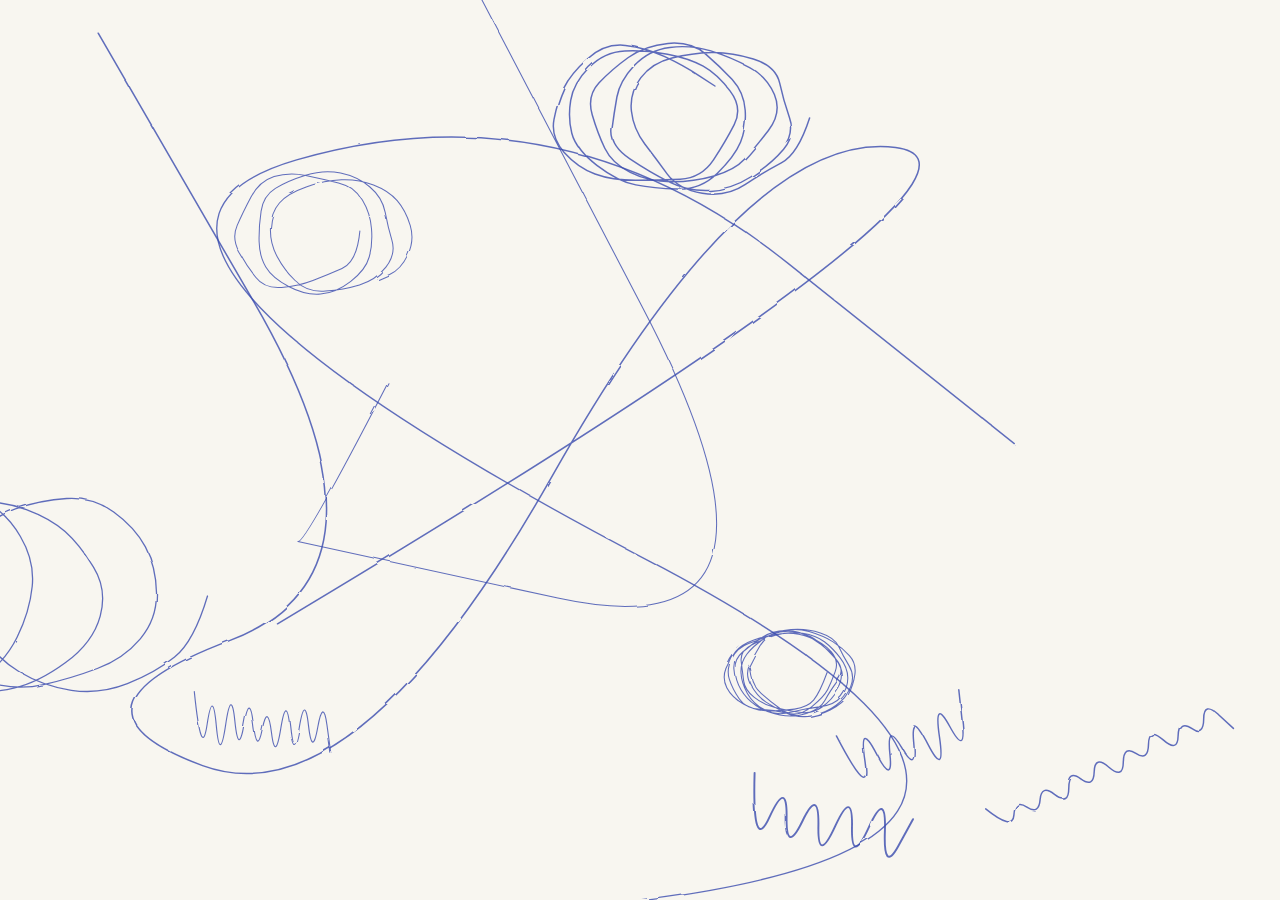
==== commit ae2cefff: "Hand-drawn pen icons; link Jetson - Replace filtered icons (which broke up at small sizes) with simp" ====
--- a/index.html
+++ b/index.html
@@ -23,10 +23,6 @@
       <feTurbulence type="fractalNoise" baseFrequency="0.035" numOctaves="2" seed="1" result="noise"/>
       <feDisplacementMap in="SourceGraphic" in2="noise" scale="2.4"/>
     </filter>
-    <filter id="boil-soft" x="-25%" y="-25%" width="150%" height="150%">
-      <feTurbulence type="fractalNoise" baseFrequency="0.06" numOctaves="2" seed="1" result="noise"/>
-      <feDisplacementMap in="SourceGraphic" in2="noise" scale="1.3"/>
-    </filter>
   </svg>
 
   <!-- The mess. Filled with scribbles by main.js on first load. -->
@@ -36,18 +32,10 @@
     <header class="top">
       <h1><button class="name" type="button" title="Make a mess">Elliot Nou</button></h1>
       <nav class="icons" aria-label="Links">
-        <a href="projects.html" aria-label="Projects" title="Projects">
-          <svg class="icon" viewBox="0 0 24 24" aria-hidden="true"><path d="M22 19a2 2 0 0 1-2 2H4a2 2 0 0 1-2-2V5a2 2 0 0 1 2-2h5l2 3h9a2 2 0 0 1 2 2z"/></svg>
-        </a>
-        <a href="https://github.com/elliotnou" target="_blank" rel="noopener" aria-label="GitHub" title="GitHub">
-          <svg class="icon" viewBox="0 0 24 24" aria-hidden="true"><path d="M9 19c-5 1.5-5-2.5-7-3m14 6v-3.87a3.37 3.37 0 0 0-.94-2.61c3.14-.35 6.44-1.54 6.44-7A5.44 5.44 0 0 0 20 4.77 5.07 5.07 0 0 0 19.91 1S18.73.65 16 2.48a13.38 13.38 0 0 0-7 0C6.27.65 5.09 1 5.09 1A5.07 5.07 0 0 0 5 4.77a5.44 5.44 0 0 0-1.5 3.78c0 5.42 3.3 6.61 6.44 7A3.37 3.37 0 0 0 9 18.13V22"/></svg>
-        </a>
-        <a href="https://linkedin.com/in/elliot-nou" target="_blank" rel="noopener" aria-label="LinkedIn" title="LinkedIn">
-          <svg class="icon" viewBox="0 0 24 24" aria-hidden="true"><path d="M16 8a6 6 0 0 1 6 6v7h-4v-7a2 2 0 0 0-2-2 2 2 0 0 0-2 2v7h-4v-7a6 6 0 0 1 6-6z"/><rect x="2" y="9" width="4" height="12"/><circle cx="4" cy="4" r="2"/></svg>
-        </a>
-        <a href="mailto:enou@uwaterloo.ca" aria-label="Email" title="Email">
-          <svg class="icon" viewBox="0 0 24 24" aria-hidden="true"><path d="M4 4h16c1.1 0 2 .9 2 2v12c0 1.1-.9 2-2 2H4c-1.1 0-2-.9-2-2V6c0-1.1.9-2 2-2z"/><polyline points="22,6 12,13 2,6"/></svg>
-        </a>
+        <a href="projects.html" aria-label="Projects" title="Projects"><svg class="icon" viewBox="0 0 24 24" aria-hidden="true"><path pathLength="1" d="M3.6 7.1c0-1 .5-1.5 1.5-1.5h4l1.8 2.1h8c1 0 1.6.5 1.5 1.5l-.3 8.7c0 1-.6 1.5-1.5 1.5H5.2c-1 0-1.6-.5-1.6-1.5z"/></svg></a>
+        <a href="https://github.com/elliotnou" target="_blank" rel="noopener" aria-label="GitHub" title="GitHub"><svg class="icon" viewBox="0 0 24 24" aria-hidden="true"><path pathLength="1" d="M9 19.6c-3.8-.9-5.6-3.7-5.6-7.4 0-1.5.5-2.8 1.4-3.8-.3-1.1-.2-2.4.3-3.5 1.3.1 2.4.7 3.4 1.5a9.6 9.6 0 0 1 5.2 0c1-.8 2.2-1.4 3.4-1.5.5 1.1.6 2.4.3 3.5.9 1 1.4 2.3 1.4 3.8 0 3.7-1.8 6.5-5.6 7.4"/><path pathLength="1" d="M9 19.6c0 .9 0 1.6.1 2.2"/><path pathLength="1" d="M15 19.6c0 .9.1 1.6 0 2.2"/><path pathLength="1" d="M9 20.3c-2.2.5-3.2-.6-4-1.9"/></svg></a>
+        <a href="https://linkedin.com/in/elliot-nou" target="_blank" rel="noopener" aria-label="LinkedIn" title="LinkedIn"><svg class="icon" viewBox="0 0 24 24" aria-hidden="true"><path pathLength="1" d="M5.4 10.3c0 2.8.1 5.6 0 8.4"/><path pathLength="1" d="M5.3 6.2c.2-.2.4-.1.4.1"/><path pathLength="1" d="M9.8 18.8c0-2.8.1-5.6 0-8.4"/><path pathLength="1" d="M9.9 13.4c.3-1.9 1.6-3.1 3.4-3.1 1.9 0 2.9 1.2 2.9 3.3l.1 5.2"/></svg></a>
+        <a href="mailto:enou@uwaterloo.ca" aria-label="Email" title="Email"><svg class="icon" viewBox="0 0 24 24" aria-hidden="true"><path pathLength="1" d="M3.6 6.6c5.6-.2 11.3-.2 16.9 0 .1 3.6.1 7.3 0 10.9-5.6.2-11.3.2-16.9 0-.1-3.6-.1-7.3 0-10.9z"/><path pathLength="1" d="M3.9 7.1l8.1 6.1 8.2-6.2"/></svg></a>
       </nav>
     </header>
 
@@ -75,8 +63,7 @@
         <!-- The pen line down the left loops once per job. It refits itself when you add a row. -->
         <ul class="rows" data-rough="timeline">
           <li>
-            <!-- Jetson: wrap the name in <a class="org" href="..."> once you have the link. -->
-            <p class="what">Incoming Software Engineer, <span class="org" translate="no">Jetson</span></p>
+            <p class="what">Incoming Software Engineer, <a class="org" href="https://jetsonhome.com/ca/" target="_blank" rel="noopener" translate="no">Jetson</a></p>
           </li>
           <li>
             <p class="what">Software Engineer Intern, <a class="org" href="https://kubantransit.com" target="_blank" rel="noopener" translate="no">Kuban Transit Solutions</a></p>
--- a/style.css
+++ b/style.css
@@ -90,21 +90,24 @@
   cursor: pointer;
 }
 
-.icons { display: flex; gap: 14px; align-items: center; color: var(--dim); }
+.icons { display: flex; gap: 12px; align-items: center; color: var(--dim); }
 .icons a { display: block; padding: 2px; transition: color 0.15s, transform 0.2s cubic-bezier(0.2, 0.8, 0.2, 1); }
-.icons a:hover { color: var(--pen); transform: translateY(-1px) rotate(-4deg); }
+.icons a:hover { color: var(--pen); transform: rotate(-6deg); }
 .icon {
   display: block;
-  width: 16px;
-  height: 16px;
+  width: 19px;
+  height: 19px;
   fill: none;
   stroke: currentColor;
-  stroke-width: 1.7;
+  stroke-width: 1.5;
   stroke-linecap: round;
   stroke-linejoin: round;
   overflow: visible;
-  filter: url(#boil-soft);   /* a slight hand wobble, like the other pen lines */
-}
+}
+/* Drawn in pen, so hovering re-draws it. */
+.icon path { stroke-dasharray: 1; stroke-dashoffset: 0; }
+.icons a:hover .icon path { animation: redraw 0.55s cubic-bezier(0.6, 0, 0.3, 1); }
+@keyframes redraw { from { stroke-dashoffset: 1; } }
 
 /* ---------- Intro ---------- */
 .intro {
@@ -196,5 +199,5 @@
 
 @media (prefers-reduced-motion: reduce) {
   *, *::before, *::after { animation: none !important; transition: none !important; }
-  .chaos, .rough, .icon { filter: none; }
-}
+  .chaos, .rough { filter: none; }
+}
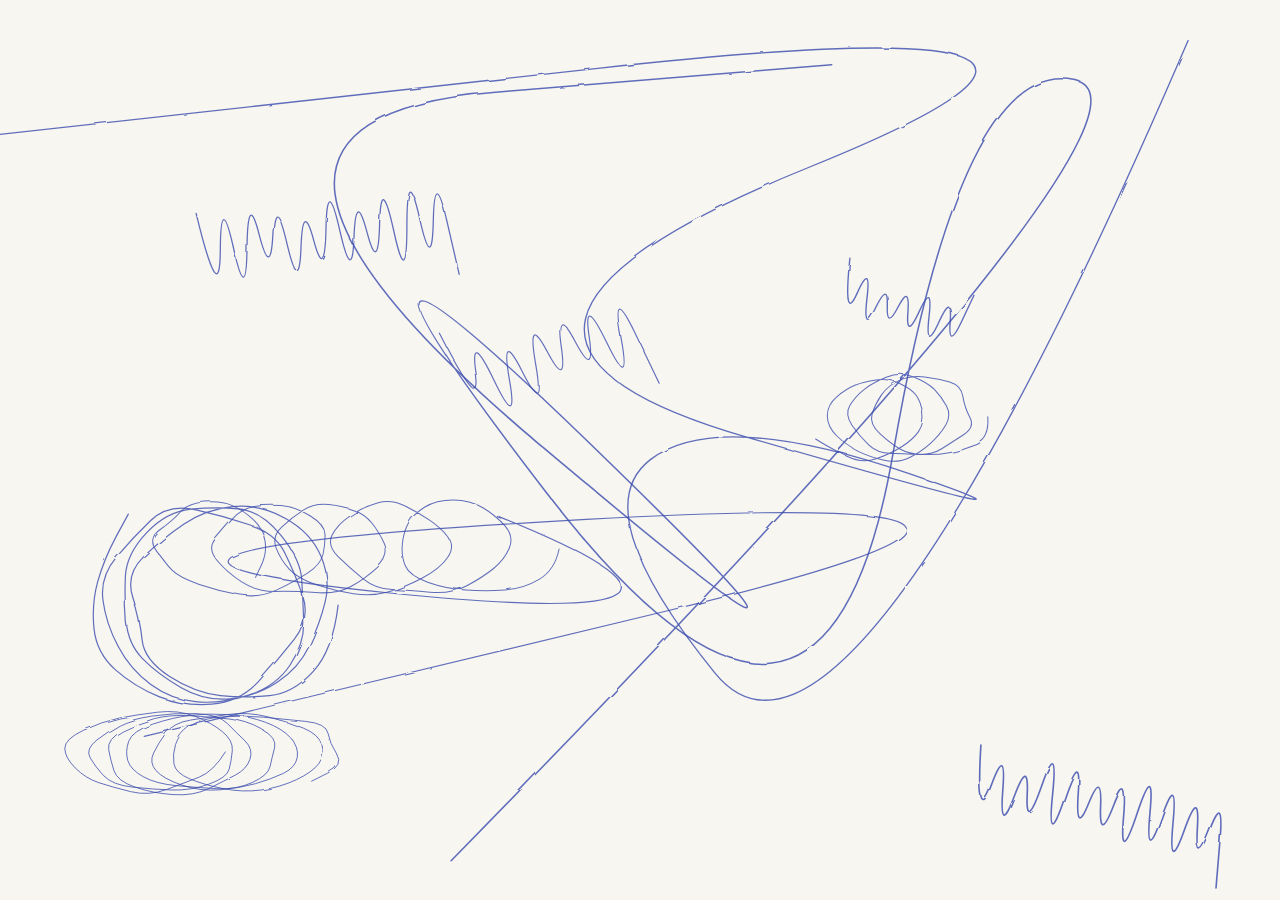
==== commit 854fcb11: "Plain-text links instead of icons; bigger name" ====
--- a/index.html
+++ b/index.html
@@ -31,11 +31,11 @@
   <div class="page">
     <header class="top">
       <h1><button class="name" type="button" title="Make a mess">Elliot Nou</button></h1>
-      <nav class="icons" aria-label="Links">
-        <a href="projects.html" aria-label="Projects" title="Projects"><svg class="icon" viewBox="0 0 24 24" aria-hidden="true"><path pathLength="1" d="M3.6 7.1c0-1 .5-1.5 1.5-1.5h4l1.8 2.1h8c1 0 1.6.5 1.5 1.5l-.3 8.7c0 1-.6 1.5-1.5 1.5H5.2c-1 0-1.6-.5-1.6-1.5z"/></svg></a>
-        <a href="https://github.com/elliotnou" target="_blank" rel="noopener" aria-label="GitHub" title="GitHub"><svg class="icon" viewBox="0 0 24 24" aria-hidden="true"><path pathLength="1" d="M9 19.6c-3.8-.9-5.6-3.7-5.6-7.4 0-1.5.5-2.8 1.4-3.8-.3-1.1-.2-2.4.3-3.5 1.3.1 2.4.7 3.4 1.5a9.6 9.6 0 0 1 5.2 0c1-.8 2.2-1.4 3.4-1.5.5 1.1.6 2.4.3 3.5.9 1 1.4 2.3 1.4 3.8 0 3.7-1.8 6.5-5.6 7.4"/><path pathLength="1" d="M9 19.6c0 .9 0 1.6.1 2.2"/><path pathLength="1" d="M15 19.6c0 .9.1 1.6 0 2.2"/><path pathLength="1" d="M9 20.3c-2.2.5-3.2-.6-4-1.9"/></svg></a>
-        <a href="https://linkedin.com/in/elliot-nou" target="_blank" rel="noopener" aria-label="LinkedIn" title="LinkedIn"><svg class="icon" viewBox="0 0 24 24" aria-hidden="true"><path pathLength="1" d="M5.4 10.3c0 2.8.1 5.6 0 8.4"/><path pathLength="1" d="M5.3 6.2c.2-.2.4-.1.4.1"/><path pathLength="1" d="M9.8 18.8c0-2.8.1-5.6 0-8.4"/><path pathLength="1" d="M9.9 13.4c.3-1.9 1.6-3.1 3.4-3.1 1.9 0 2.9 1.2 2.9 3.3l.1 5.2"/></svg></a>
-        <a href="mailto:enou@uwaterloo.ca" aria-label="Email" title="Email"><svg class="icon" viewBox="0 0 24 24" aria-hidden="true"><path pathLength="1" d="M3.6 6.6c5.6-.2 11.3-.2 16.9 0 .1 3.6.1 7.3 0 10.9-5.6.2-11.3.2-16.9 0-.1-3.6-.1-7.3 0-10.9z"/><path pathLength="1" d="M3.9 7.1l8.1 6.1 8.2-6.2"/></svg></a>
+      <nav class="links-top" aria-label="Links">
+        <a href="projects.html">projects</a>
+        <a href="https://github.com/elliotnou" target="_blank" rel="noopener">github</a>
+        <a href="https://linkedin.com/in/elliot-nou" target="_blank" rel="noopener">linkedin</a>
+        <a href="mailto:enou@uwaterloo.ca">email</a>
       </nav>
     </header>
 
--- a/style.css
+++ b/style.css
@@ -83,31 +83,17 @@
   border: 0;
   background: none;
   font: inherit;
-  font-size: 16px;
+  font-size: 22px;
   font-weight: 600;
-  letter-spacing: -0.015em;
+  line-height: 1.2;
+  letter-spacing: -0.025em;
   color: var(--ink);
   cursor: pointer;
 }
 
-.icons { display: flex; gap: 12px; align-items: center; color: var(--dim); }
-.icons a { display: block; padding: 2px; transition: color 0.15s, transform 0.2s cubic-bezier(0.2, 0.8, 0.2, 1); }
-.icons a:hover { color: var(--pen); transform: rotate(-6deg); }
-.icon {
-  display: block;
-  width: 19px;
-  height: 19px;
-  fill: none;
-  stroke: currentColor;
-  stroke-width: 1.5;
-  stroke-linecap: round;
-  stroke-linejoin: round;
-  overflow: visible;
-}
-/* Drawn in pen, so hovering re-draws it. */
-.icon path { stroke-dasharray: 1; stroke-dashoffset: 0; }
-.icons a:hover .icon path { animation: redraw 0.55s cubic-bezier(0.6, 0, 0.3, 1); }
-@keyframes redraw { from { stroke-dashoffset: 1; } }
+.links-top { display: flex; gap: 16px; font-size: 13px; color: var(--dim); }
+.links-top a { border-bottom: 1px solid transparent; transition: color 0.15s, border-color 0.15s; }
+.links-top a:hover { color: var(--pen); border-color: currentColor; }
 
 /* ---------- Intro ---------- */
 .intro {
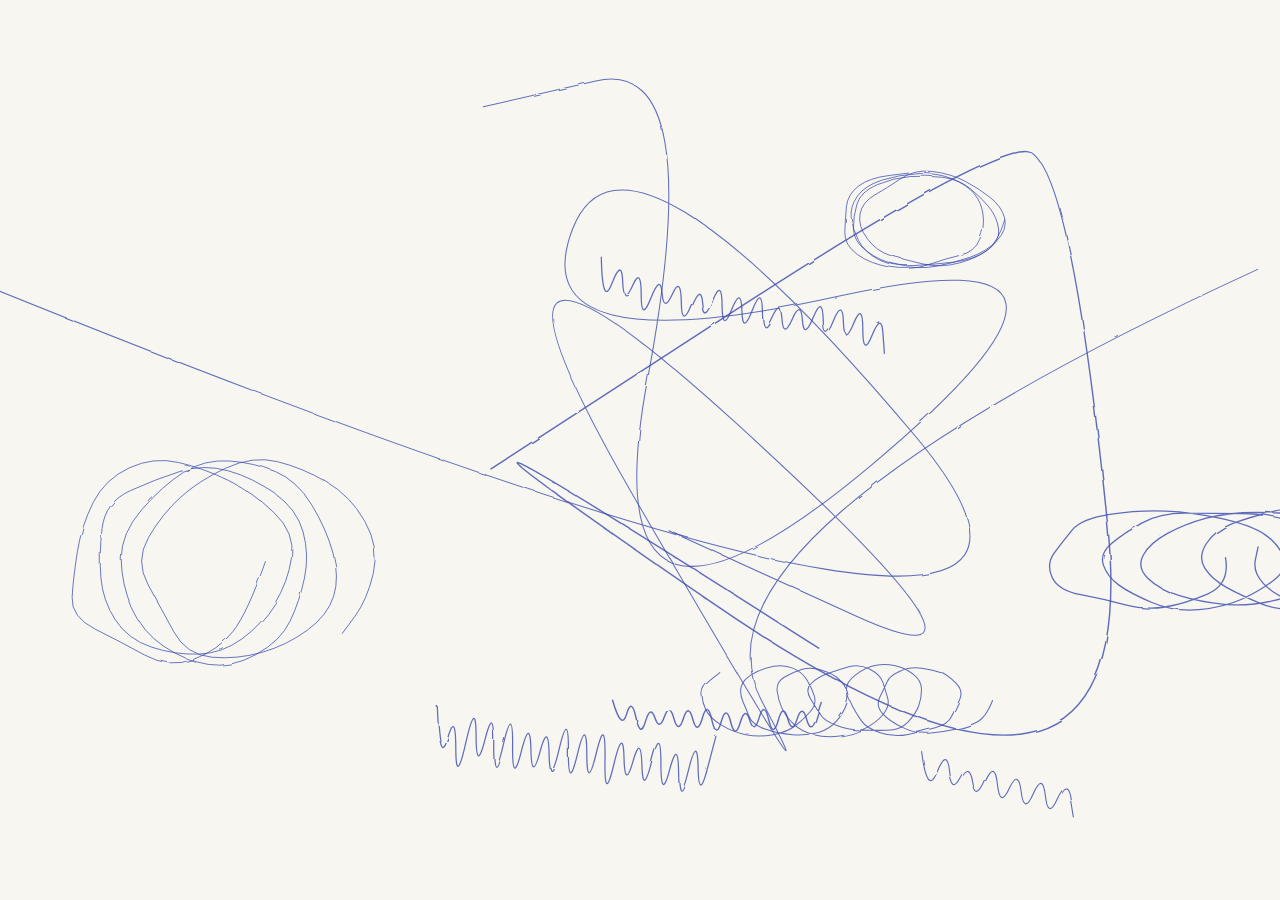
==== commit 4cb1cf1f: "Trim projects and descriptions; bottom-aligned hero; Waterloo seal - Projects page: drop Anvil and S" ====
--- a/index.html
+++ b/index.html
@@ -29,8 +29,7 @@
   <svg class="chaos" aria-hidden="true"></svg>
 
   <div class="page">
-    <header class="top">
-      <h1><button class="name" type="button" title="Make a mess">Elliot Nou</button></h1>
+    <header class="top top-links">
       <nav class="links-top" aria-label="Links">
         <a href="projects.html">projects</a>
         <a href="https://github.com/elliotnou" target="_blank" rel="noopener">github</a>
@@ -40,11 +39,13 @@
     </header>
 
     <main id="main" class="content">
-      <section class="intro reveal">
-        <div>
+      <!-- The text sits along the bottom; your artwork goes in .slot, directly to its right. -->
+      <section class="hero reveal">
+        <div class="hero-text">
+          <h1><button class="name" type="button" title="Make a mess">Elliot Nou</button></h1>
           <p class="lede">
             CS and Finance at
-            <a class="chip" href="https://uwaterloo.ca" target="_blank" rel="noopener"><img src="logos/uwaterloo.png" alt="" width="18" height="18"><span translate="no">UWaterloo</span></a>
+            <a class="chip" href="https://uwaterloo.ca" target="_blank" rel="noopener"><img src="logos/uwaterloo-seal.svg" alt="" width="18" height="18"><span class="ul" translate="no">UWaterloo</span></a>
           </p>
           <!-- DRAFT BIO: rewrite in your own words. The squiggle follows whatever is inside the span. -->
           <p class="bio">
@@ -53,8 +54,7 @@
           </p>
         </div>
 
-        <!-- RESERVED SPACE for your artwork. Put an <img> (or anything) inside this div.
-             Change its size with .slot in style.css. -->
+        <!-- RESERVED SPACE for your artwork: put an <img> inside. Size it with .slot in style.css. -->
         <div class="slot" aria-hidden="true"></div>
       </section>
 
@@ -62,17 +62,9 @@
         <h2 id="work"><span data-rough="underline">Work</span></h2>
         <!-- The pen line down the left loops once per job. It refits itself when you add a row. -->
         <ul class="rows" data-rough="timeline">
-          <li>
-            <p class="what">Incoming Software Engineer, <a class="org" href="https://jetsonhome.com/ca/" target="_blank" rel="noopener" translate="no">Jetson</a></p>
-          </li>
-          <li>
-            <p class="what">Software Engineer Intern, <a class="org" href="https://kubantransit.com" target="_blank" rel="noopener" translate="no">Kuban Transit Solutions</a></p>
-            <p class="dim">Agents that triage contracts from 175 transit agencies a day.</p>
-          </li>
-          <li>
-            <p class="what">AI Research Intern, <span class="org" translate="no">Story City</span></p>
-            <p class="dim">Retrieval, evals, and model routing that cut inference spend 31%.</p>
-          </li>
+          <li><p class="what">Incoming Software Engineer, <a class="org ul" href="https://jetsonhome.com/ca/" target="_blank" rel="noopener" translate="no">Jetson</a></p></li>
+          <li><p class="what">Software Engineer Intern, <a class="org ul" href="https://kubantransit.com" target="_blank" rel="noopener" translate="no">Kuban Transit Solutions</a></p></li>
+          <li><p class="what">AI Research Intern, <span class="org" translate="no">Story City</span></p></li>
         </ul>
       </section>
 
@@ -80,18 +72,9 @@
         <h2 id="made"><span data-rough="underline">Made</span></h2>
         <div>
           <ul class="list">
-            <li>
-              <p class="what"><a class="pname" href="https://github.com/elliotnou/wear_abouts" target="_blank" rel="noopener">WearAbouts <span class="arrow" aria-hidden="true">&nearr;</span></a></p>
-              <p class="dim">Peer-to-peer clothing rental. Won the SPUR Innovation Fund at Hack Canada 2026.</p>
-            </li>
-            <li>
-              <p class="what"><a class="pname" href="https://github.com/elliotnou/portfolio-optimizer" target="_blank" rel="noopener">Portfolio Optimizer <span class="arrow" aria-hidden="true">&nearr;</span></a></p>
-              <p class="dim">A stock portfolio robo-advisor. 1st place, UW CFM Trading Competition.</p>
-            </li>
-            <li>
-              <p class="what"><a class="pname" href="https://github.com/elliotnou/cbsent" target="_blank" rel="noopener">cbsent <span class="arrow" aria-hidden="true">&nearr;</span></a></p>
-              <p class="dim">Scores Fed and Bank of Canada statements sentence by sentence, hawkish to dovish.</p>
-            </li>
+            <li><a class="pname" href="https://github.com/elliotnou/wear_abouts" target="_blank" rel="noopener">WearAbouts <span class="arrow" aria-hidden="true">&nearr;</span></a></li>
+            <li><a class="pname" href="https://github.com/elliotnou/portfolio-optimizer" target="_blank" rel="noopener">Portfolio Optimizer <span class="arrow" aria-hidden="true">&nearr;</span></a></li>
+            <li><a class="pname" href="https://github.com/elliotnou/cbsent" target="_blank" rel="noopener">cbsent <span class="arrow" aria-hidden="true">&nearr;</span></a></li>
           </ul>
           <a class="more" href="projects.html">all projects &rarr;</a>
         </div>
--- a/style.css
+++ b/style.css
@@ -70,7 +70,7 @@
 }
 .rough path { stroke-width: 1.15; stroke-dashoffset: 0; opacity: 0.9; }
 
-/* ---------- Top: name and icons ---------- */
+/* ---------- Top: links (and the name, on the projects page) ---------- */
 .top {
   display: flex;
   justify-content: space-between;
@@ -78,7 +78,8 @@
   gap: 20px;
   padding-top: 56px;
 }
-.top h1 { font-size: inherit; font-weight: inherit; }
+.top-links { justify-content: flex-end; }
+h1 { font-size: inherit; font-weight: inherit; }
 .name {
   border: 0;
   background: none;
@@ -95,14 +96,15 @@
 .links-top a { border-bottom: 1px solid transparent; transition: color 0.15s, border-color 0.15s; }
 .links-top a:hover { color: var(--pen); border-color: currentColor; }
 
-/* ---------- Intro ---------- */
-.intro {
-  display: grid;
-  grid-template-columns: minmax(0, 1fr) auto;
+/* ---------- Hero: text along the bottom, artwork directly to its right ---------- */
+.hero {
+  display: flex;
+  align-items: flex-end;
   gap: 32px;
-  align-items: start;
-  padding: 6px 0 44px;
+  padding: 24px 0 52px;
 }
+.hero-text { flex: 0 1 auto; min-width: 0; }
+.hero h1 { margin-bottom: 4px; }
 .intro-plain { display: block; padding: 22px 0 30px; }
 .lede { display: flex; flex-wrap: wrap; align-items: center; gap: 0 0.4em; color: var(--text); }
 .bio { margin-top: 12px; max-width: 42ch; text-wrap: pretty; }
@@ -110,19 +112,26 @@
 .dim { color: var(--dim); font-size: 13px; }
 
 /* Reserved for artwork. Empty for now. */
-.slot { width: 130px; height: 150px; }
+.slot { flex: none; width: 150px; height: 170px; }
 .slot img { display: block; width: 100%; height: 100%; object-fit: contain; }
 
 .page-title { font-family: var(--hand); font-size: 21px; font-weight: 400; line-height: 1.2; letter-spacing: 0; color: var(--pen); }
 
 /* Logo + name. */
 .chip { display: inline-flex; align-items: center; gap: 6px; white-space: nowrap; font-weight: 500; color: var(--ink); vertical-align: middle; }
-.chip img, .monogram { flex: none; width: 18px; height: 18px; border-radius: 4px; object-fit: contain; }
-.chip img { transition: transform 0.2s; }
-a.chip > span:last-child { border-bottom: 1px solid color-mix(in srgb, var(--pen) 55%, transparent); transition: border-color 0.15s; }
-a.chip:hover > span:last-child { border-color: var(--pen); }
-a.chip:hover img { transform: rotate(-8deg) scale(1.12); }
-.monogram { display: inline-grid; place-items: center; background: var(--dim); color: var(--paper); font-size: 10px; font-weight: 600; line-height: 1; }
+.chip img { flex: none; width: 18px; height: 18px; object-fit: contain; transition: transform 0.25s cubic-bezier(0.2, 0.8, 0.2, 1); }
+a.chip:hover img { transform: rotate(-12deg) scale(1.1); }
+
+/* Link underline: a grey line that fills with ink from left to right on hover. */
+.ul {
+  background-image: linear-gradient(var(--ink), var(--ink)), linear-gradient(rgba(35, 36, 39, 0.2), rgba(35, 36, 39, 0.2));
+  background-size: 0% 1.5px, 100% 1.5px;
+  background-position: left bottom, left bottom;
+  background-repeat: no-repeat;
+  padding-bottom: 2px;
+  transition: background-size 0.4s cubic-bezier(0.6, 0, 0.3, 1);
+}
+a:hover > .ul, a.ul:hover { background-size: 100% 1.5px, 100% 1.5px; }
 
 /* ---------- Blocks: label on the left, facts on the right ---------- */
 .block {
@@ -145,20 +154,16 @@
 .rows, .rows[data-rough] { display: grid; gap: 14px; padding-left: 22px; }
 .what { color: var(--text); }
 .org { font-weight: 500; color: var(--ink); white-space: nowrap; }
-a.org { border-bottom: 1px solid color-mix(in srgb, var(--pen) 55%, transparent); transition: border-color 0.15s, color 0.15s; }
-a.org:hover { color: var(--pen); border-color: var(--pen); }
 
 /* Projects */
 .list { display: grid; gap: 12px; }
-.list-full { gap: 24px; }
+.list-full { gap: 22px; }
 .pname { font-weight: 500; color: var(--ink); transition: color 0.15s; }
 .arrow { display: inline-block; font-weight: 400; color: var(--dim); transition: transform 0.2s, color 0.15s; }
 .pname:hover { color: var(--pen); }
 .pname:hover .arrow { color: var(--pen); transform: translate(2px, -2px); }
-.links { display: flex; flex-wrap: wrap; gap: 4px 14px; margin-top: 3px; font-size: 13px; color: var(--pen); }
-.links a { border-bottom: 1px solid color-mix(in srgb, var(--pen) 55%, transparent); transition: border-color 0.15s; }
-.links a:hover { border-color: var(--pen); }
-.meta { color: var(--dim); }
+.list-full .dim { margin-top: 2px; }
+.meta { margin-top: 2px; font-size: 12px; color: var(--faint, #a9a8a0); }
 
 .more { display: inline-block; margin-top: 16px; font-family: var(--hand); font-size: 16px; line-height: 1.3; color: var(--pen); border-bottom: 1px solid transparent; transition: border-color 0.15s; }
 .more:hover { border-color: currentColor; }
@@ -178,8 +183,8 @@
 @media (max-width: 560px) {
   .page { padding-inline: 22px; }
   .top { padding-top: 36px; }
-  .intro { grid-template-columns: 1fr; gap: 20px; padding-bottom: 36px; }
-  .slot:empty { display: none; }
+  .hero { gap: 18px; padding: 16px 0 40px; }
+  .slot { width: 96px; height: 110px; }
   .block { grid-template-columns: 1fr; padding-bottom: 30px; }
 }
 
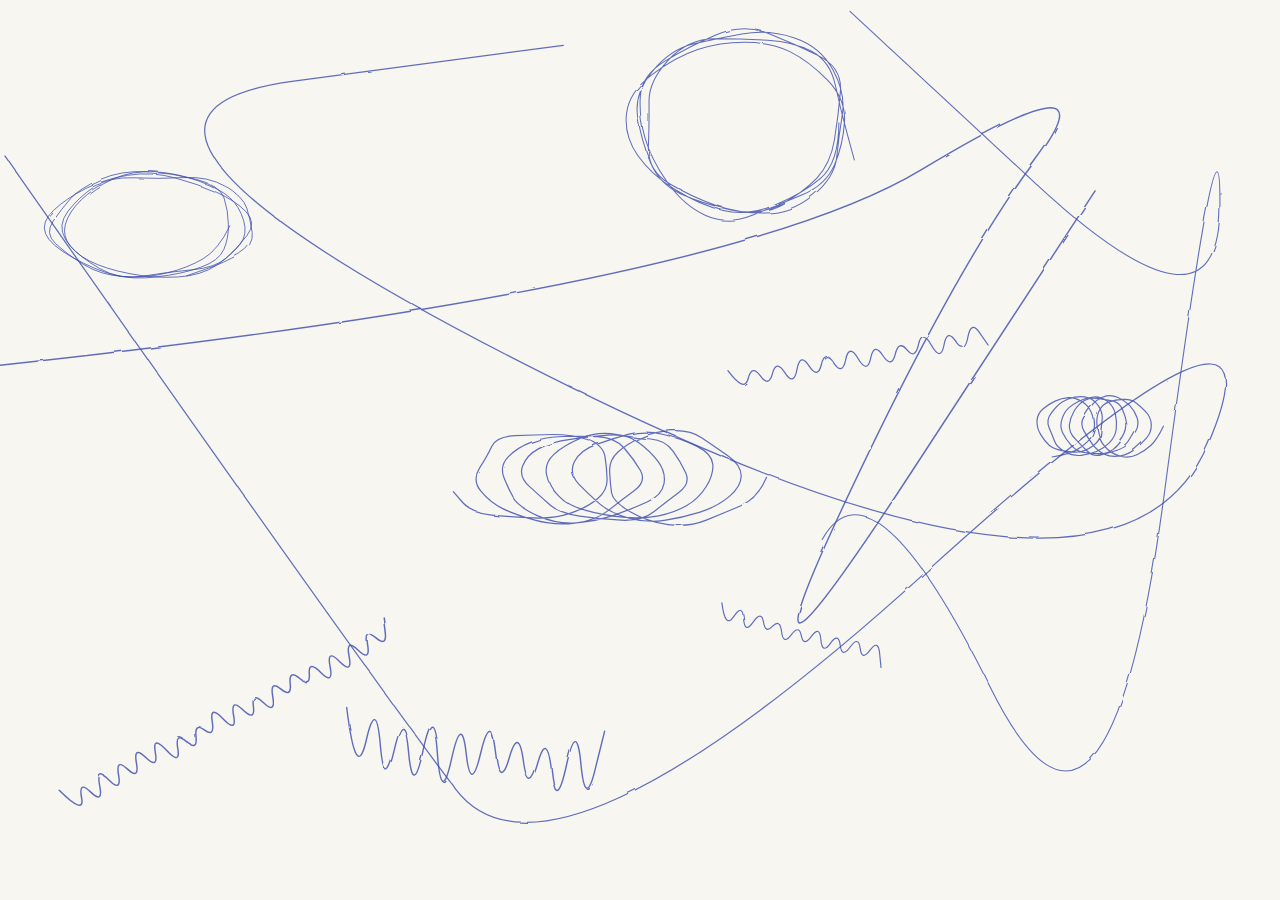
==== commit e54ae8ac: "Hand-lettered name, new bio, Jetson logo, standalone projects page - Name is a hand-lettered drawing" ====
--- a/index.html
+++ b/index.html
@@ -42,19 +42,21 @@
       <!-- The text sits along the bottom; your artwork goes in .slot, directly to its right. -->
       <section class="hero reveal">
         <div class="hero-text">
-          <h1><button class="name" type="button" title="Make a mess">Elliot Nou</button></h1>
+          <h1 class="name"><img src="art/name-doodle.png" alt="Elliot Nou" width="1200" height="270"></h1>
           <p class="lede">
-            CS and Finance at
-            <a class="chip" href="https://uwaterloo.ca" target="_blank" rel="noopener"><img src="logos/uwaterloo-seal.svg" alt="" width="18" height="18"><span class="ul" translate="no">UWaterloo</span></a>
+            <span class="major">CS and Finance</span> at
+            <a class="chip" href="https://uwaterloo.ca" target="_blank" rel="noopener"><img src="logos/uwaterloo-seal.png" alt="" width="18" height="18"><span class="ul" translate="no">UWaterloo</span></a>
           </p>
-          <!-- DRAFT BIO: rewrite in your own words. The squiggle follows whatever is inside the span. -->
-          <p class="bio">
-            I like building <span data-rough="squiggle">backend systems and AI agents</span> that hold up when things go wrong.
-            When I&rsquo;m not doing that, I&rsquo;m sketching strangers at caf&eacute;s.
-          </p>
+          <!-- Bio: one line each. The squiggle follows whatever is inside the span. -->
+          <div class="bio">
+            <p>I like <span data-rough="squiggle">backend and applied AI</span>.</p>
+            <p>I view the world through what-ifs.</p>
+            <p>When I&rsquo;m not doing that, I&rsquo;m drawing strangers in caf&eacute;s.</p>
+          </div>
         </div>
 
-        <!-- RESERVED SPACE for your artwork: put an <img> inside. Size it with .slot in style.css. -->
+        <!-- Space for a drawing, directly right of the intro. Your portrait is saved at art/self-portrait.png:
+             <img src="art/self-portrait.png" alt="A pencil sketch of Elliot, redrawn in blue" width="900" height="985"> -->
         <div class="slot" aria-hidden="true"></div>
       </section>
 
@@ -62,9 +64,9 @@
         <h2 id="work"><span data-rough="underline">Work</span></h2>
         <!-- The pen line down the left loops once per job. It refits itself when you add a row. -->
         <ul class="rows" data-rough="timeline">
-          <li><p class="what">Incoming Software Engineer, <a class="org ul" href="https://jetsonhome.com/ca/" target="_blank" rel="noopener" translate="no">Jetson</a></p></li>
+          <li><p class="what">Incoming Software Engineer, <a class="org ul logo-link" href="https://jetsonhome.com/ca/" target="_blank" rel="noopener"><img class="wordmark" src="logos/jetson.png" alt="Jetson" width="617" height="152"></a></p></li>
           <li><p class="what">Software Engineer Intern, <a class="org ul" href="https://kubantransit.com" target="_blank" rel="noopener" translate="no">Kuban Transit Solutions</a></p></li>
-          <li><p class="what">AI Research Intern, <span class="org" translate="no">Story City</span></p></li>
+          <li><p class="what">AI Research Intern, <a class="org ul" href="https://storycity.app/" target="_blank" rel="noopener" translate="no">Story City</a></p></li>
         </ul>
       </section>
 
@@ -72,11 +74,11 @@
         <h2 id="made"><span data-rough="underline">Made</span></h2>
         <div>
           <ul class="list">
-            <li><a class="pname" href="https://github.com/elliotnou/wear_abouts" target="_blank" rel="noopener">WearAbouts <span class="arrow" aria-hidden="true">&nearr;</span></a></li>
-            <li><a class="pname" href="https://github.com/elliotnou/portfolio-optimizer" target="_blank" rel="noopener">Portfolio Optimizer <span class="arrow" aria-hidden="true">&nearr;</span></a></li>
-            <li><a class="pname" href="https://github.com/elliotnou/cbsent" target="_blank" rel="noopener">cbsent <span class="arrow" aria-hidden="true">&nearr;</span></a></li>
+            <li><a class="pname" href="https://github.com/elliotnou/wear_abouts" target="_blank" rel="noopener"><span class="ul">WearAbouts</span> <span class="arrow" aria-hidden="true">&nearr;</span></a></li>
+            <li><a class="pname" href="https://github.com/elliotnou/portfolio-optimizer" target="_blank" rel="noopener"><span class="ul">Portfolio Optimizer</span> <span class="arrow" aria-hidden="true">&nearr;</span></a></li>
+            <li><a class="pname" href="https://github.com/elliotnou/cbsent" target="_blank" rel="noopener"><span class="ul">cbsent</span> <span class="arrow" aria-hidden="true">&nearr;</span></a></li>
           </ul>
-          <a class="more" href="projects.html">all projects &rarr;</a>
+          <a class="more" href="projects.html"><span data-rough="box">all projects &rarr;</span></a>
         </div>
       </section>
     </main>
--- a/style.css
+++ b/style.css
@@ -35,7 +35,7 @@
 .skip { position: absolute; left: -999px; top: 0; background: var(--pen); color: var(--paper); padding: 8px 14px; z-index: 100; }
 .skip:focus { left: 16px; top: 16px; }
 
-.page { position: relative; max-width: 620px; margin: 0 auto; padding: 0 28px 64px; }
+.page { position: relative; max-width: 660px; margin: 0 auto; padding: 0 28px 64px; }
 
 /* ---------- Drawn lines ---------- */
 .chaos {
@@ -84,54 +84,55 @@
   border: 0;
   background: none;
   font: inherit;
-  font-size: 22px;
-  font-weight: 600;
-  line-height: 1.2;
-  letter-spacing: -0.025em;
   color: var(--ink);
-  cursor: pointer;
-}
+}
+/* Your hand-lettered name, lifted off the page and inked in pen blue. */
+.name img { display: block; width: 236px; height: auto; margin-left: -3px; }
+.name-small img { width: 150px; }
 
 .links-top { display: flex; gap: 16px; font-size: 13px; color: var(--dim); }
-.links-top a { border-bottom: 1px solid transparent; transition: color 0.15s, border-color 0.15s; }
-.links-top a:hover { color: var(--pen); border-color: currentColor; }
+.links-top a:hover { color: var(--ink); }
 
 /* ---------- Hero: text along the bottom, artwork directly to its right ---------- */
 .hero {
   display: flex;
   align-items: flex-end;
-  gap: 32px;
+  gap: 24px;
   padding: 24px 0 52px;
 }
-.hero-text { flex: 0 1 auto; min-width: 0; }
-.hero h1 { margin-bottom: 4px; }
+.hero-text { flex: 1 1 auto; min-width: 0; }
+.hero h1 { margin-bottom: 14px; }
 .intro-plain { display: block; padding: 22px 0 30px; }
-.lede { display: flex; flex-wrap: wrap; align-items: center; gap: 0 0.4em; color: var(--text); }
-.bio { margin-top: 12px; max-width: 42ch; text-wrap: pretty; }
+.lede { color: var(--text); }
+.major { font-weight: 500; color: var(--ink); }
+.bio { margin-top: 12px; text-wrap: pretty; }
+.bio p + p { margin-top: 2px; }
 .bio [data-rough] { color: var(--ink); white-space: nowrap; }
 .dim { color: var(--dim); font-size: 13px; }
 
-/* Reserved for artwork. Empty for now. */
-.slot { flex: none; width: 150px; height: 170px; }
+/* The drawing, directly right of the intro. */
+.slot { flex: none; width: 170px; height: 186px; margin-bottom: -6px; }
 .slot img { display: block; width: 100%; height: 100%; object-fit: contain; }
 
 .page-title { font-family: var(--hand); font-size: 21px; font-weight: 400; line-height: 1.2; letter-spacing: 0; color: var(--pen); }
 
 /* Logo + name. */
-.chip { display: inline-flex; align-items: center; gap: 6px; white-space: nowrap; font-weight: 500; color: var(--ink); vertical-align: middle; }
-.chip img { flex: none; width: 18px; height: 18px; object-fit: contain; transition: transform 0.25s cubic-bezier(0.2, 0.8, 0.2, 1); }
-a.chip:hover img { transform: rotate(-12deg) scale(1.1); }
-
-/* Link underline: a grey line that fills with ink from left to right on hover. */
-.ul {
-  background-image: linear-gradient(var(--ink), var(--ink)), linear-gradient(rgba(35, 36, 39, 0.2), rgba(35, 36, 39, 0.2));
-  background-size: 0% 1.5px, 100% 1.5px;
-  background-position: left bottom, left bottom;
+/* Inline, so the name sits on the same baseline as the words around it. */
+.chip { white-space: nowrap; font-weight: 500; color: var(--ink); margin-left: 3px; }
+.chip img { display: inline-block; width: 17px; height: 17px; margin-right: 5px; vertical-align: -3.5px; object-fit: contain; }
+
+/* ONE underline for every link and button: nothing at rest, and on hover a
+   thin ink line slides in from the left. Applies to .ul spans (inside links),
+   and the top links. (The name and "all projects" are pen doodles instead.) */
+.ul, .links-top a {
+  background-image: linear-gradient(var(--ink), var(--ink));
+  background-size: 0% 1px;
+  background-position: left bottom;
   background-repeat: no-repeat;
   padding-bottom: 2px;
-  transition: background-size 0.4s cubic-bezier(0.6, 0, 0.3, 1);
-}
-a:hover > .ul, a.ul:hover { background-size: 100% 1.5px, 100% 1.5px; }
+  transition: background-size 0.22s cubic-bezier(0.4, 0, 0.2, 1), color 0.15s;
+}
+a:hover > .ul, a.ul:hover, .links-top a:hover { background-size: 100% 1px; }
 
 /* ---------- Blocks: label on the left, facts on the right ---------- */
 .block {
@@ -154,19 +155,29 @@
 .rows, .rows[data-rough] { display: grid; gap: 14px; padding-left: 22px; }
 .what { color: var(--text); }
 .org { font-weight: 500; color: var(--ink); white-space: nowrap; }
+/* A company wordmark sitting in a line of text, roughly cap height. */
+.wordmark { display: inline-block; height: 14px; width: auto; margin-left: 2px; vertical-align: -2px; }
 
 /* Projects */
 .list { display: grid; gap: 12px; }
 .list-full { gap: 22px; }
-.pname { font-weight: 500; color: var(--ink); transition: color 0.15s; }
+.pname { font-weight: 500; color: var(--ink); }
 .arrow { display: inline-block; font-weight: 400; color: var(--dim); transition: transform 0.2s, color 0.15s; }
-.pname:hover { color: var(--pen); }
-.pname:hover .arrow { color: var(--pen); transform: translate(2px, -2px); }
+.pname:hover .arrow { color: var(--ink); transform: translate(2px, -2px); }
 .list-full .dim { margin-top: 2px; }
-.meta { margin-top: 2px; font-size: 12px; color: var(--faint, #a9a8a0); }
-
-.more { display: inline-block; margin-top: 16px; font-family: var(--hand); font-size: 16px; line-height: 1.3; color: var(--pen); border-bottom: 1px solid transparent; transition: border-color 0.15s; }
-.more:hover { border-color: currentColor; }
+/* A second, smaller link under a project (e.g. an article). Same underline as every link. */
+.extra { margin-top: 3px; font-size: 13px; color: var(--dim); }
+.extra a { transition: color 0.15s; }
+.extra a:hover { color: var(--ink); }
+.extra a:hover .arrow { transform: translate(2px, -2px); }
+
+/* "all projects": a small boxed doodle in faded pen. */
+.more { display: inline-block; margin-top: 18px; margin-left: 4px; font-family: var(--hand); font-size: 16px; line-height: 1.3; color: var(--pen); }
+.more > span { padding: 1px 9px; transition: transform 0.2s cubic-bezier(0.2, 0.8, 0.2, 1); }
+.more .rough path { stroke-width: 1.1; }
+.more .rough path.hatch { stroke-width: 0.8; opacity: 0.35; }
+.more:hover > span { transform: translate(-1px, -1px); }
+.more:hover .rough path.hatch { opacity: 0.7; }
 
 /* ---------- Opening: mess first, then order ---------- */
 .content, .top { transition: opacity 0.3s; }
@@ -180,11 +191,17 @@
 @keyframes rise { from { opacity: 0; transform: translateY(10px); } }
 
 /* ---------- Small screens ---------- */
+/* One line each, wherever there is room for it. */
+@media (min-width: 561px) { .bio p { white-space: nowrap; } }
+
 @media (max-width: 560px) {
   .page { padding-inline: 22px; }
   .top { padding-top: 36px; }
-  .hero { gap: 18px; padding: 16px 0 40px; }
-  .slot { width: 96px; height: 110px; }
+  /* On phones the drawing sits above the name instead of beside it. */
+  .hero { flex-direction: column-reverse; align-items: flex-start; gap: 6px; padding: 8px 0 40px; }
+  .slot { width: 150px; height: 164px; margin: 0 0 0 -8px; }
+  .slot:empty { display: none; }
+  .name img { width: 210px; }
   .block { grid-template-columns: 1fr; padding-bottom: 30px; }
 }
 
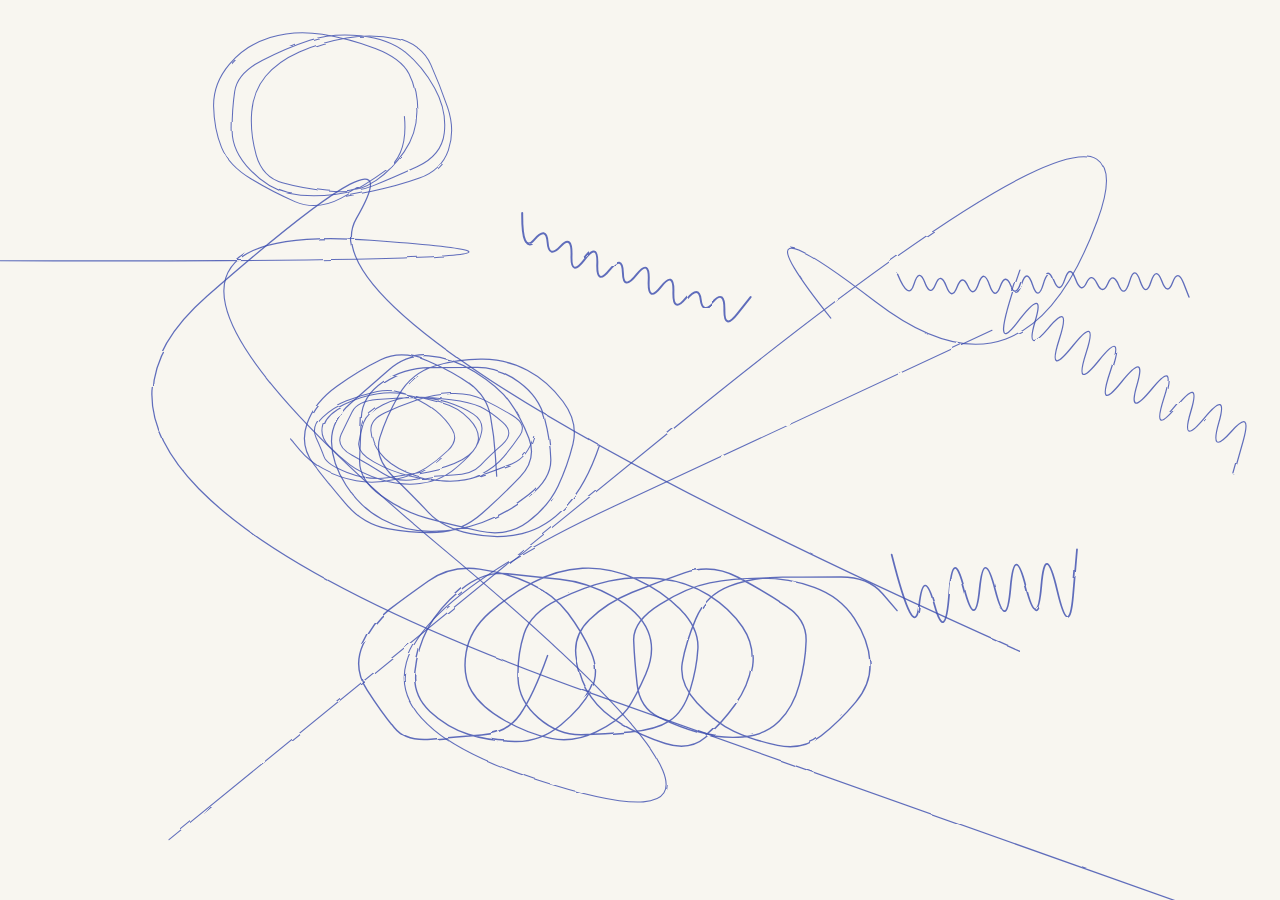
==== commit 6c0c124c: "Version the stylesheet and script links so browsers don't mix old and new files" ====
--- a/index.html
+++ b/index.html
@@ -10,7 +10,7 @@
   <link rel="preconnect" href="https://fonts.googleapis.com">
   <link rel="preconnect" href="https://fonts.gstatic.com" crossorigin>
   <link href="https://fonts.googleapis.com/css2?family=Inter:wght@400..600&family=Patrick+Hand&display=swap" rel="stylesheet">
-  <link rel="stylesheet" href="style.css">
+  <link rel="stylesheet" href="style.css?v=2">
   <!-- Hide the page until main.js decides how to open it. Fails open after 4s. -->
   <script>try{var d=document.documentElement.dataset;if(!matchMedia('(prefers-reduced-motion: reduce)').matches){d.phase='pre';setTimeout(function(){if(d.phase==='pre')d.phase='done'},4000)}}catch(e){}</script>
 </head>
@@ -84,6 +84,6 @@
     </main>
   </div>
 
-  <script src="main.js"></script>
+  <script src="main.js?v=2"></script>
 </body>
 </html>
